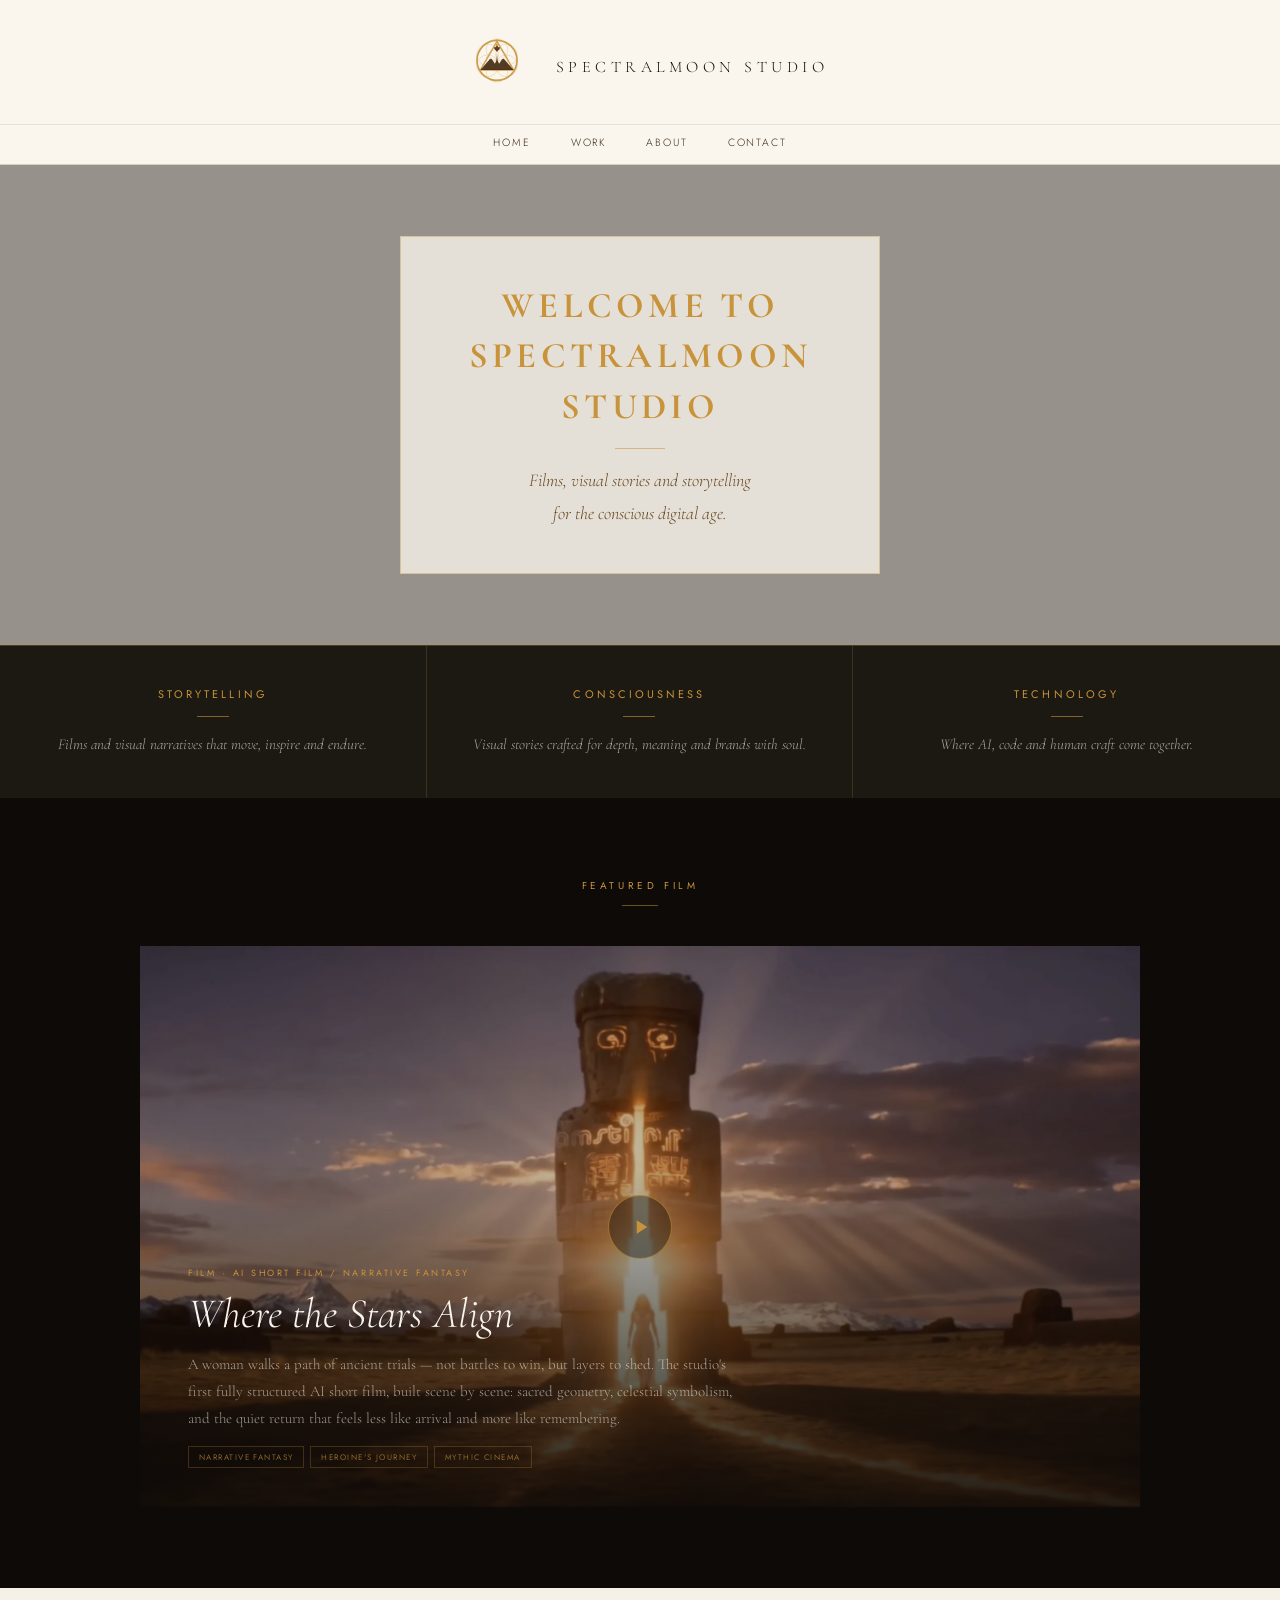
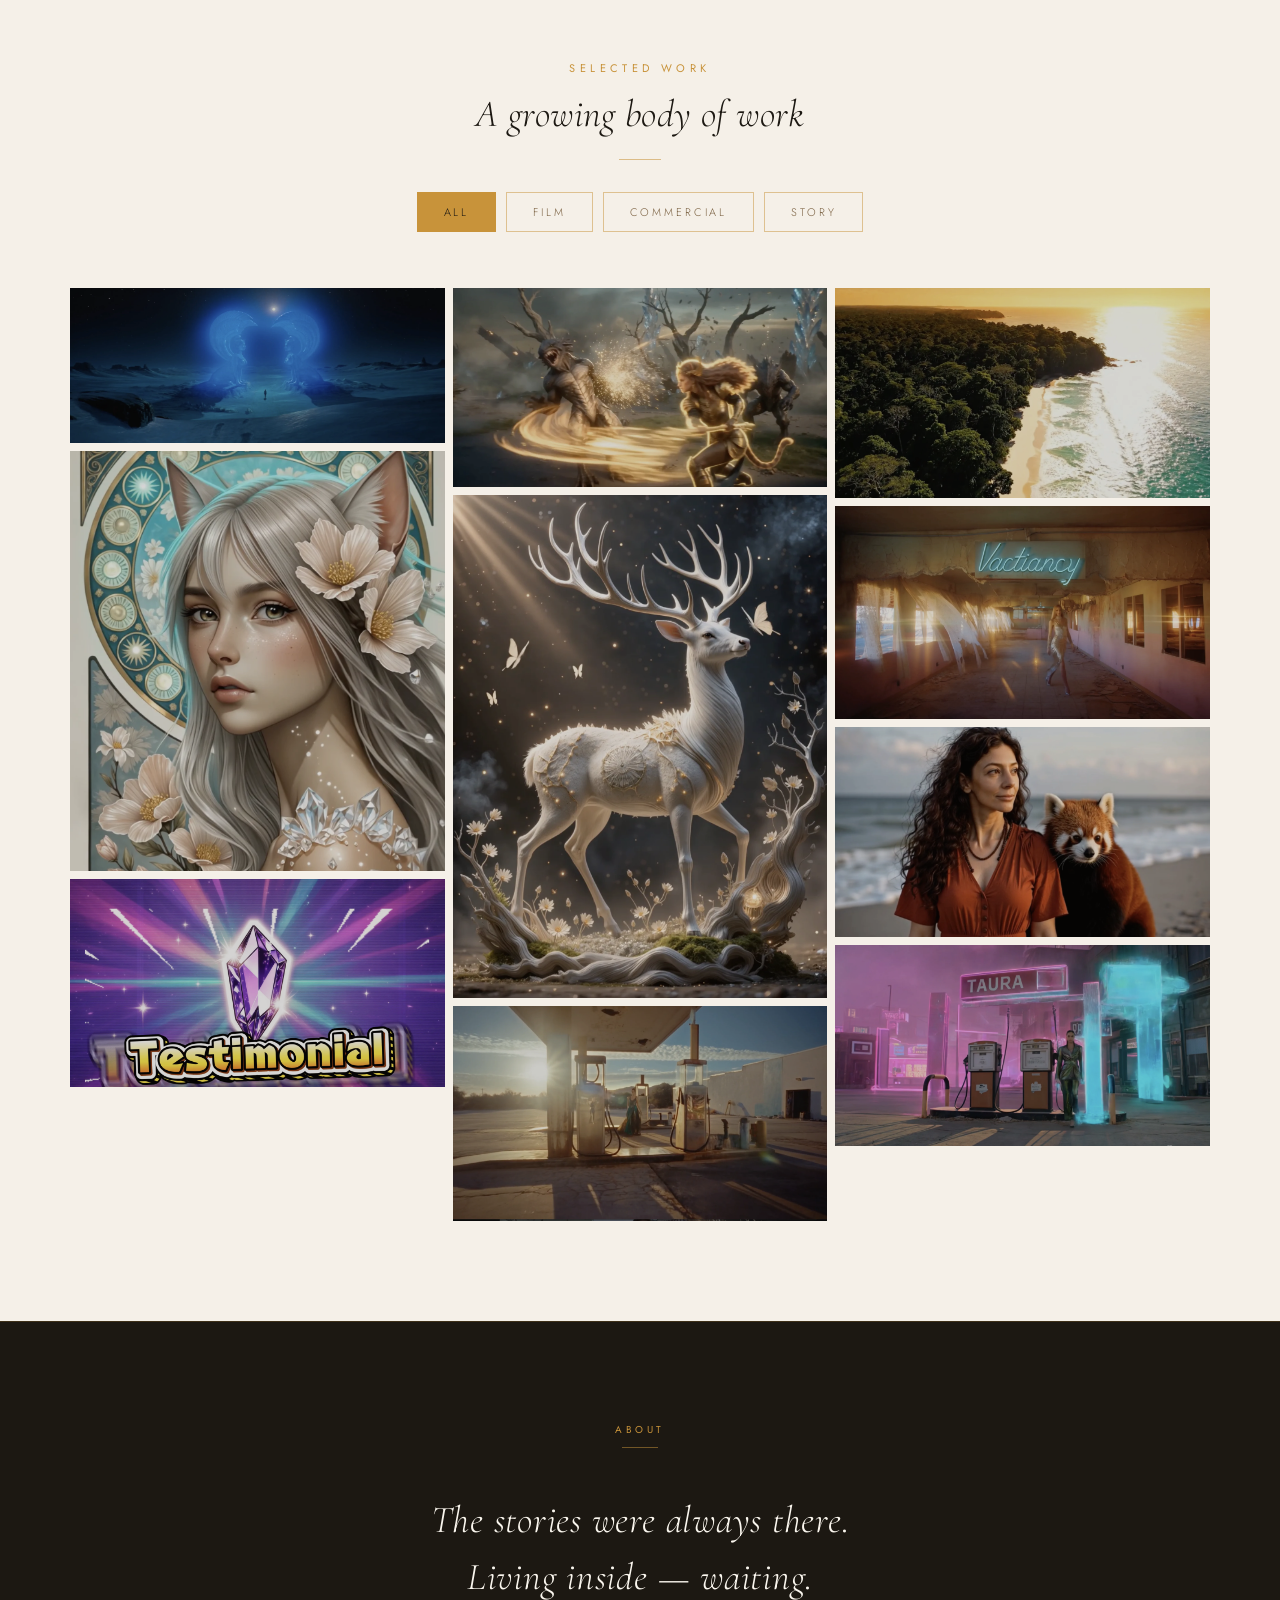
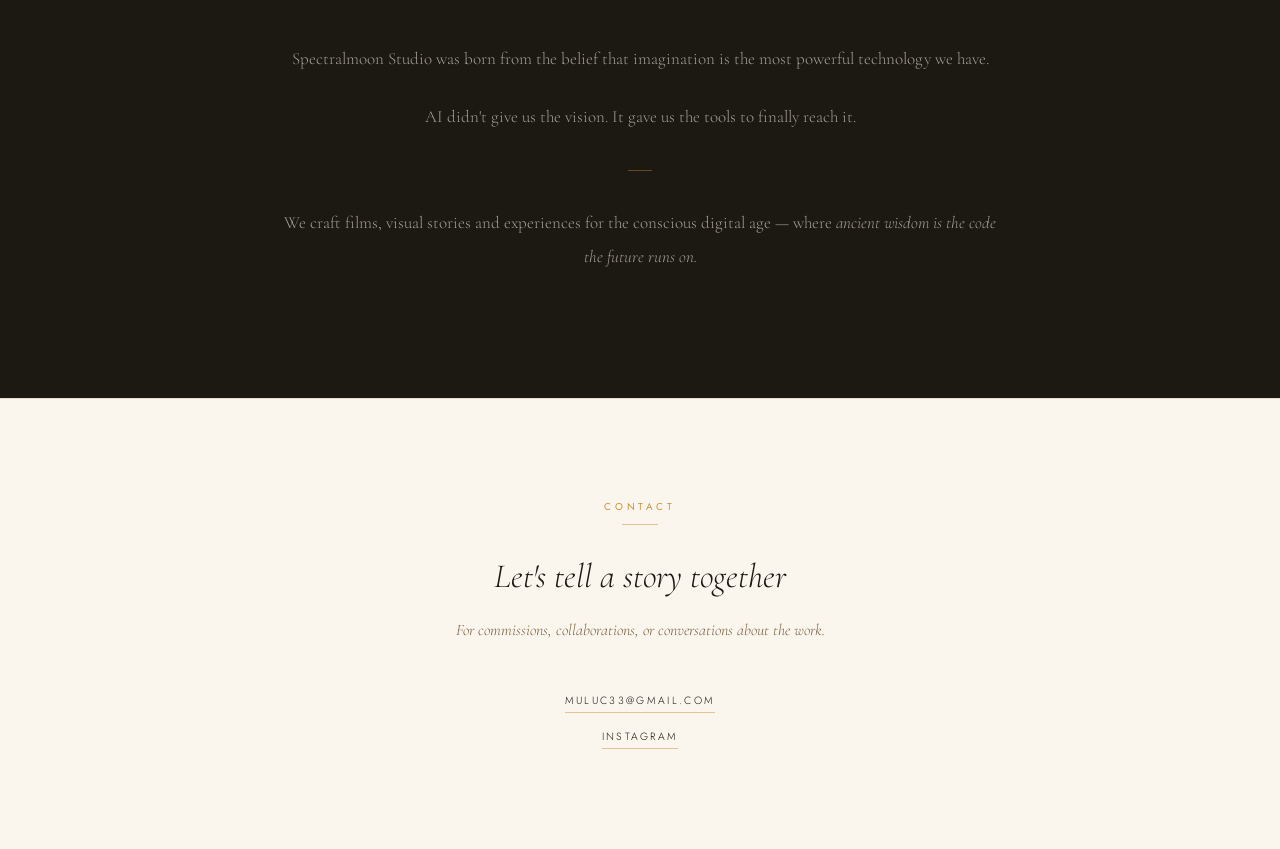
==== index.html @ 3cf81479 "Contact section: remove location + empty studio Instagram Co-Authored-By: Claude Opus 4.6 (1M contex" ====
<!doctype html>
<html>
  <head>
    <meta charset="UTF-8" />
    <meta name="viewport" content="width=device-width, initial-scale=1.0" />
    <title>Spectralmoon Studio</title>
    <meta property="og:title" content="Spectralmoon Studio" />
    <meta
      property="og:description"
      content="Films, visual stories and storytelling for the conscious digital age."
    />
    <meta
      property="og:image"
      content="https://res.cloudinary.com/dbet91fsr/video/upload/fl_sprite/f_auto,q_auto/v1776135417/hero_loop.mp4_yupt9g.jpg"
    />
    <meta property="og:url" content="https://spectralmoonstudio.com" />
    <meta property="og:type" content="website" />
    <meta name="twitter:card" content="summary_large_image" />
    <meta
      name="twitter:image"
      content="https://res.cloudinary.com/dbet91fsr/video/upload/fl_sprite/f_auto,q_auto/v1776135417/hero_loop.mp4_yupt9g.jpg"
    />
    <link
      href="https://fonts.googleapis.com/css2?family=Cormorant+Garamond:ital,wght@0,300;0,400;0,600;0,700;1,300;1,400&family=Jost:wght@300;400&display=swap"
      rel="stylesheet"
    />
    <link rel="stylesheet" href="style.css" />
  </head>
  <body>
    <div class="nav-top">
      <svg width="90" height="90" viewBox="0 0 680 660">
        <g transform="translate(340, 280)">
          <g fill="none" stroke="#C8933A" stroke-width="5" opacity="0.35">
            <circle cx="0" cy="0" r="82" />
            <circle cx="0" cy="-82" r="82" />
            <circle cx="71" cy="-41" r="82" />
            <circle cx="71" cy="41" r="82" />
            <circle cx="0" cy="82" r="82" />
            <circle cx="-71" cy="41" r="82" />
            <circle cx="-71" cy="-41" r="82" />
          </g>
          <circle
            cx="0"
            cy="0"
            r="151"
            fill="none"
            stroke="#C8933A"
            stroke-width="13"
            stroke-dasharray="8,2,16,1,10,3,22,1,7,2,14,2"
            stroke-linecap="round"
            opacity="0.90"
          />
          <path
            d="M 0,-144 L 125,72 L -125,72 Z"
            fill="none"
            stroke="#C8933A"
            stroke-width="11"
            stroke-linecap="round"
            stroke-linejoin="round"
            opacity="0.85"
          />
          <path
            d="M -125,72 L -60,-2 Q -48,-22 -36,-4 L -16,26 Q -10,12 -5,2 C -3,-8 -2,-22 -1,-36 C 0,-54 0,-64 0,-64 C 0,-64 0,-54 1,-36 C 2,-22 3,-8 5,2 Q 10,12 16,26 L 36,-4 Q 48,-22 60,-2 L 125,72 Z"
            fill="#3D2208"
            opacity="0.88"
          />
          <path
            d="M 0,-64 C -7,-72 -16,-82 -12,-97 C -9,-106 -4,-110 0,-112 C 4,-110 9,-106 12,-97 C 16,-82 7,-72 0,-64 Z"
            fill="#5A3415"
            opacity="0.95"
          />
          <path
            d="M -3,-74 C -10,-78 -20,-80 -22,-91 C -23,-99 -17,-103 -11,-100 C -7,-92 -5,-82 -3,-74 Z"
            fill="#4A2A0A"
            opacity="0.85"
          />
          <path
            d="M 3,-74 C 10,-78 20,-80 22,-91 C 23,-99 17,-103 11,-100 C 7,-92 5,-82 3,-74 Z"
            fill="#4A2A0A"
            opacity="0.85"
          />
          <circle cx="0" cy="-116" r="10" fill="#C8933A" opacity="0.85" />
        </g>
      </svg>
      <span class="nav-brand">SPECTRALMOON STUDIO</span>
    </div>

    <div class="nav-bottom">
      <a class="nav-link" href="#hero">Home</a>
      <a class="nav-link" href="#work">Work</a>
      <a class="nav-link" href="#about">About</a>
      <a class="nav-link" href="#contact">Contact</a>
    </div>

    <div class="hero" id="hero">
      <div class="hero-bg">
        <video
          autoplay
          muted
          loop
          playsinline
          preload="metadata"
          id="heroVideo"
        >
          <source
            src="https://res.cloudinary.com/dbet91fsr/video/upload/f_auto,q_auto:low,w_1600,br_800k/v1776135417/hero_loop.mp4_yupt9g.mp4"
            type="video/mp4"
          />
        </video>
      </div>
      <div class="hero-card">
        <div class="hero-title">Welcome to<br />Spectralmoon Studio</div>
        <div class="hero-rule"></div>
        <div class="hero-sub">
          Films, visual stories and storytelling<br />for the conscious digital
          age.
        </div>
      </div>
    </div>

    <div class="pillars">
      <div class="pillar">
        <div class="pillar-title">Storytelling</div>
        <div class="pillar-rule"></div>
        <div class="pillar-text">
          Films and visual narratives that move, inspire and endure.
        </div>
      </div>
      <div class="pillar">
        <div class="pillar-title">Consciousness</div>
        <div class="pillar-rule"></div>
        <div class="pillar-text">
          Visual stories crafted for depth, meaning and brands with soul.
        </div>
      </div>
      <div class="pillar">
        <div class="pillar-title">Technology</div>
        <div class="pillar-rule"></div>
        <div class="pillar-text">
          Where AI, code and human craft come together.
        </div>
      </div>
    </div>

    <!-- FEATURED FILM -->
    <div class="featured-section">
      <div class="featured-eyebrow">Featured Film</div>
      <div class="featured-rule"></div>
      <div class="featured-film-wrap" id="featuredFilm">
        <video id="featuredVideo" loop muted playsinline preload="none" poster="thumbnails/thumb_when_the_stars_align.webp">
          <source src="https://res.cloudinary.com/dbet91fsr/video/upload/f_auto,q_auto:good/v1776299173/Where_the_Stars_Remember_web_zbm207.mp4" type="video/mp4" />
        </video>
        <div class="featured-film-overlay">
          <div class="featured-play-btn" id="featuredPlayBtn">
            <svg width="18" height="18" viewBox="0 0 24 24" fill="#C8933A">
              <polygon points="5,3 19,12 5,21" />
            </svg>
          </div>
          <div class="featured-label">
            Film · AI Short Film / Narrative Fantasy
          </div>
          <div class="featured-film-title">Where the Stars Align</div>
          <div class="featured-film-desc">
            A woman walks a path of ancient trials — not battles to win, but
            layers to shed. The studio's first fully structured AI short film,
            built scene by scene: sacred geometry, celestial symbolism, and the
            quiet return that feels less like arrival and more like remembering.
          </div>
          <div class="featured-film-tags">
            <span class="featured-film-tag">Narrative Fantasy</span>
            <span class="featured-film-tag">Heroine's Journey</span>
            <span class="featured-film-tag">Mythic Cinema</span>
          </div>
        </div>
      </div>
    </div>

    <div class="gallery-section" id="work">
      <div class="gallery-header">
        <div class="gallery-eyebrow">Selected Work</div>
        <div class="gallery-headline">A growing body of work</div>
        <div class="gallery-rule"></div>
        <div class="gallery-filters">
          <button class="filter-btn active" data-filter="all">All</button>
          <button class="filter-btn" data-filter="film">Film</button>
          <button class="filter-btn" data-filter="commercial">
            Commercial
          </button>
          <button class="filter-btn" data-filter="story">Story</button>
        </div>
      </div>

      <div class="masonry-grid">
        <div
          class="masonry-item"
          data-cat="film"
          data-title="Feline Oracles"
          data-category="Film · AI Cinematic / World-Building"
          data-tags="Fantasy World-Building,Sacred Architecture,Scale Study"
          data-desc="Born from a childhood obsession with the ancient oracle statues in The NeverEnding Story. A technical study in scale through prompting — wide-angle optics, compositional framing, and deliberate size contrast. Two monumental feline statues in blue light. A tiny woman standing between worlds."
          data-file="https://res.cloudinary.com/dbet91fsr/video/upload/f_auto,q_auto:good,w_1280/v1776296099/oracle_ylasna.mp4"
          data-type="video"
        >
          <img class="masonry-thumb" src="thumbnails/thumb_oracles.webp" alt="Feline Oracles">
          <div class="masonry-overlay">
            <div class="masonry-cat">Film</div>
            <div class="masonry-title">Feline Oracles</div>
          </div>
        </div>

        <div
          class="masonry-item"
          data-cat="story"
          data-title="Mucha Inspired — Magical Being Series"
          data-category="Story · AI Visual Art / Art Nouveau"
          data-tags="Art Nouveau,Botanical Mythology,Ukiyo-e Fusion"
          data-desc="At the intersection of Mucha's Art Nouveau golden halos, Japanese ukiyo-e botanical woodblock, and oversized blooming flowers as spiritual presence. She emerged from a late-night creative drift — not designed so much as discovered. Part of an ongoing series of magical, mythological feminine archetypes."
          data-file="https://res.cloudinary.com/dbet91fsr/video/upload/f_auto,q_auto:good,w_1280/v1776297344/Zodiac_hhgo4k.mp4"
          data-type="video"
        >
          <img class="masonry-thumb masonry-thumb--medium" src="thumbnails/thumb_zodiac_mucha_inspired.webp" alt="Mucha Inspired">
          <div class="masonry-overlay">
            <div class="masonry-cat">Story</div>
            <div class="masonry-title">Mucha Inspired</div>
          </div>
        </div>

        <div
          class="masonry-item"
          data-cat="commercial"
          data-title="The Worst Commercial"
          data-category="Commercial · AI Experimental / Comedic"
          data-tags="Experimental,Parody,Retro Camp"
          data-desc="Born from a GenHQ challenge — make an ad so bad it's genius. Washed-out colour grading, awkward pacing, crystal healing claims delivered with complete sincerity. You can only make something this precisely bad if you know exactly what good looks like. Part parody, part love letter to terrible television."
          data-file="https://res.cloudinary.com/dbet91fsr/video/upload/f_auto,q_auto:good,w_1280/v1776297123/the-worst_commercial_sutx72.mov"
          data-type="video"
        >
          <img class="masonry-thumb" src="thumbnails/thumb_the_worst_commercial.webp" alt="The Worst Commercial">
          <div class="masonry-overlay">
            <div class="masonry-cat">Commercial</div>
            <div class="masonry-title">The Worst Commercial</div>
          </div>
        </div>

        <div
          class="masonry-item"
          data-cat="film"
          data-title="Lyran-Draco Confrontation"
          data-category="Film · AI Cinematic / Speculative Fiction"
          data-tags="Cosmic Mythology,Character Continuity,Dream Reconstruction"
          data-desc="Practice in character continuity and speculative world-building. A recurring Lyran warrior woman, standing on the scarred terrain of a world once lush and alive. Dream-reconstructed Lyran civilisation versus Draco forces. Cosmic mythology meets battlefield cinema — not fantasy, but memory-cinema."
          data-file="https://res.cloudinary.com/dbet91fsr/video/upload/f_auto,q_auto:good,w_1280/v1776295726/Lyran_draco_confrontation_war_nldzr8.mp4"
          data-type="video"
        >
          <img class="masonry-thumb" src="thumbnails/thumb_lyra_draco.webp" alt="Lyran-Draco Confrontation">
          <div class="masonry-overlay">
            <div class="masonry-cat">Film</div>
            <div class="masonry-title">Lyran-Draco Confrontation</div>
          </div>
        </div>

        <div
          class="masonry-item"
          data-cat="story"
          data-title="The Stag — Ethereal Beings Series"
          data-category="Story · AI Visual Art / Sacred Mythology"
          data-tags="Sacred Mythology,Art Nouveau,Symbolic Visual Poetry"
          data-desc="A porcelain stag in a bioluminescent forest, antlers branching like living star maps and root systems. Mucha-inspired golden halos, sacred geometry, fireflies and moss. The stag as threshold guardian — moving between the seen and unseen, antlers cycling through growth, fall, and return like the seasons themselves."
          data-file="https://res.cloudinary.com/dbet91fsr/video/upload/f_auto,q_auto:good,w_1280/v1776297347/stag_ethereal_zxjpek.mov"
          data-type="video"
        >
          <img class="masonry-thumb" src="thumbnails/thumb_stag_ethereal.webp" alt="The Stag">
          <div class="masonry-overlay">
            <div class="masonry-cat">Story</div>
            <div class="masonry-title">The Stag — Ethereal Beings Series</div>
          </div>
        </div>

        <div
          class="masonry-item"
          data-cat="film"
          data-title="Grime &amp; Glow"
          data-category="Film · AI Fashion Film / Conceptual"
          data-tags="Fashion Film,Decay Aesthetic,Haute Couture"
          data-desc="Grime and glow. Two words that shouldn't sit together, but do. A forgotten gas station at golden hour — rust, cracked asphalt, peeling paint — framed like haute couture. Where worn things catch the light, beauty finds its way back in."
          data-file="https://res.cloudinary.com/dbet91fsr/video/upload/f_auto,q_auto:good,w_1280/v1776295388/grime_glow_v1_njp63i.mp4"
          data-type="video"
        >
          <img class="masonry-thumb" src="thumbnails/thumb.._grime_glow.webp" alt="Grime &amp; Glow">
          <div class="masonry-overlay">
            <div class="masonry-cat">Film</div>
            <div class="masonry-title">Grime &amp; Glow</div>
          </div>
        </div>

        <div
          class="masonry-item"
          data-cat="commercial"
          data-title="Syntropya"
          data-category="Commercial · AI Concept Film / Wellness"
          data-tags="Wellness Commercial,Concept Film,Visionary Architecture"
          data-desc="A wellness commercial concept for a retreat space in the lush heart of Bahia, Brazil. Syntropy — the opposite of entropy — the force that moves toward life, coherence, and flowering. A place where creativity and healing are not separate, where technology serves stillness, and where the land itself is the medicine."
          data-file="https://res.cloudinary.com/dbet91fsr/video/upload/f_auto,q_auto:good,w_1280/v1776296879/syntropya_oyxnjo.mp4"
          data-type="video"
        >
          <img class="masonry-thumb" src="thumbnails/thumb_syntropia.webp" alt="Syntropya">
          <div class="masonry-overlay">
            <div class="masonry-cat">Commercial</div>
            <div class="masonry-title">Syntropya</div>
          </div>
        </div>

        <div
          class="masonry-item"
          data-cat="film"
          data-title="Grime &amp; Glow: Vactiancy"
          data-category="Film · AI Fashion Film / Conceptual"
          data-tags="Fashion Film,Vacancy,Intimate Decay"
          data-desc="Vactiancy — a word that doesn't exist, for a feeling that does. The strange intimacy of vacancy. An abandoned motel corridor, peeling walls, neon fading into nothing. The quiet emotional space inside empty places, where beauty and presence still show up uninvited."
          data-file="https://res.cloudinary.com/dbet91fsr/video/upload/f_auto,q_auto:good,w_1280/v1776295337/grime_glow_v2_feqfqh.mp4"
          data-type="video"
        >
          <img class="masonry-thumb" src="thumbnails/thumb_grim_glow_2.webp" alt="Grime &amp; Glow: Vactiancy">
          <div class="masonry-overlay">
            <div class="masonry-cat">Film</div>
            <div class="masonry-title">Grime &amp; Glow: Vactiancy</div>
          </div>
        </div>

        <div
          class="masonry-item"
          data-cat="story"
          data-title="Red Panda Daemon"
          data-category="Story · AI Visual Art / Symbolic Portrait"
          data-tags="Symbolic Portrait,Spirit Animal,Literary Inspiration"
          data-desc="Inspired by Philip Pullman's concept of the daemon — the animal soul-companion that walks beside you, reflecting your innermost nature. The red panda as spirit animal: curious, quietly fierce, gentle but untameable. An experiment in translating interior worlds into visual form."
          data-file="https://res.cloudinary.com/dbet91fsr/video/upload/f_auto,q_auto:good,w_1280/v1776295411/animal_spirit_rp6rlo.mp4"
          data-type="video"
        >
          <img class="masonry-thumb" src="thumbnails/thumb_animal_spirit.webp" alt="Red Panda Daemon">
          <div class="masonry-overlay">
            <div class="masonry-cat">Story</div>
            <div class="masonry-title">Red Panda Daemon</div>
          </div>
        </div>

        <div
          class="masonry-item"
          data-cat="film"
          data-title="Grime &amp; Glow: Echovogue"
          data-category="Film · AI Fashion Film / Conceptual"
          data-tags="Fashion Film,Temporal Remix,Neon Future"
          data-desc="Echovogue — style as reverberation. A designer in the future watches the original and makes it theirs. Fashion is cyclical: grime gets stolen, remixed, made neon. A copy-paste across eras where beauty was never about the object — only the eye that finds it, again and again."
          data-file="https://res.cloudinary.com/dbet91fsr/video/upload/f_auto,q_auto:good,w_1280/v1776296712/grime_glow_v3_u122qu.mp4"
          data-type="video"
        >
          <img class="masonry-thumb" src="thumbnails/thumb_grime_glow_futuristic.webp" alt="Grime &amp; Glow: Echovogue">
          <div class="masonry-overlay">
            <div class="masonry-cat">Film</div>
            <div class="masonry-title">Grime &amp; Glow: Echovogue</div>
          </div>
        </div>
      </div>
    </div>

    <div class="lightbox" id="lightbox">
      <div class="lightbox-inner">
        <button class="lightbox-close" id="lightboxClose">✕ Close</button>
        <div class="lightbox-media" id="lightboxMedia"></div>
        <div class="lightbox-info">
          <div class="lightbox-cat" id="lightboxCat"></div>
          <div class="lightbox-title" id="lightboxTitle"></div>
          <div class="lightbox-desc" id="lightboxDesc"></div>
          <div class="lightbox-tags" id="lightboxTags"></div>
        </div>
      </div>
    </div>

    <div class="about-section" id="about">
      <div class="about-inner">
        <div class="about-eyebrow">About</div>
        <div class="about-rule"></div>
        <div class="about-headline">The stories were always there.<br>Living inside — waiting.</div>
        <div class="about-body">Spectralmoon Studio was born from the belief that imagination is the most powerful technology we have.</div>
        <div class="about-body">AI didn't give us the vision. It gave us the tools to finally reach it.</div>
        <div class="about-divider"></div>
        <div class="about-body">We craft films, visual stories and experiences for the conscious digital age — where <em>ancient wisdom is the code the future runs on.</em></div>
      </div>
    </div>

    <div class="contact-section" id="contact">
      <div class="contact-inner">
        <div class="contact-eyebrow">Contact</div>
        <div class="contact-rule"></div>
        <div class="contact-headline">Let's tell a story together</div>
        <div class="contact-sub">For commissions, collaborations, or conversations about the work.</div>
        <div class="contact-links">
          <a class="contact-link" href="mailto:muluc33@gmail.com">muluc33@gmail.com</a>
          <a class="contact-link" href="https://instagram.com/spectralmoon.creates" target="_blank" rel="noopener">Instagram</a>
        </div>
      </div>
    </div>

    <script src="script.js"></script>
  </body>
</html>
---- style.css ----
* { box-sizing: border-box; margin: 0; padding: 0; }
body { background: #FAF6EE; font-family: Georgia, serif; }

.nav-top {
  background: #FAF6EE;
  display: flex; align-items: center; justify-content: center;
  padding: 22px 24px 12px; gap: 14px;
  border-bottom: 0.5px solid #E8E0D0;
}
.nav-brand {
  font-family: 'Cormorant Garamond', Georgia, serif;
  font-size: 16px; letter-spacing: 0.28em; color: #1A1208; font-weight: 300;
}
.nav-bottom {
  background: #FAF6EE;
  display: flex; align-items: center; justify-content: center;
  gap: 40px; padding: 10px 24px 14px;
  border-bottom: 1px solid #D8D0BE;
}
.nav-link {
  font-family: 'Jost', sans-serif;
  font-size: 10.5px; letter-spacing: 0.18em; text-transform: uppercase;
  color: #3A2A18; font-weight: 300; cursor: pointer; text-decoration: none;
}

.hero {
  position: relative; height: 480px; overflow: hidden;
  display: flex; align-items: center; justify-content: center;
}
.hero-bg { position: absolute; inset: 0; overflow: hidden; z-index: 0; }
.hero-bg video {
  position: absolute; top: 50%; left: 50%;
  min-width: 100%; min-height: 100%; width: auto; height: auto;
  transform: translate(-50%, -50%); object-fit: cover;
}
.hero-bg::after {
  content: ''; position: absolute; inset: 0;
  background: rgba(28, 24, 18, 0.45); z-index: 1;
}
.hero-card {
  position: relative; z-index: 2;
  background: rgba(250,246,238,0.78);
  border: 1px solid rgba(200,147,58,0.40);
  padding: 44px 48px; text-align: center;
  min-width: 280px; max-width: 480px; width: 90%;
  backdrop-filter: blur(2px);
}
.hero-title {
  font-family: 'Cormorant Garamond', Georgia, serif;
  font-size: 36px; letter-spacing: 0.12em; text-transform: uppercase;
  color: #C8933A; line-height: 1.4; font-weight: 700;
}
.hero-rule { width: 50px; height: 0.5px; background: #C8933A; margin: 16px auto; opacity: 0.55; }
.hero-sub {
  font-family: 'Cormorant Garamond', Georgia, serif;
  font-size: 18px; font-style: italic; color: #6A4820; line-height: 1.8; font-weight: 300;
}

.pillars {
  background: #1C1812;
  display: grid; grid-template-columns: 1fr 1fr 1fr;
  border-top: 1px solid rgba(200,147,58,0.3);
}
.pillar {
  padding: 40px 24px; text-align: center;
  border-right: 1px solid rgba(200,147,58,0.2);
}
.pillar:last-child { border-right: none; }
.pillar-title {
  font-family: 'Jost', sans-serif; font-size: 11px;
  letter-spacing: 0.28em; text-transform: uppercase;
  color: #C8933A; margin-bottom: 14px; font-weight: 400;
}
.pillar-rule { width: 32px; height: 1px; background: #C8933A; margin: 0 auto 14px; opacity: 0.6; }
.pillar-text {
  font-family: 'Cormorant Garamond', Georgia, serif;
  font-size: 15px; font-style: italic;
  color: rgba(250,246,238,0.65); line-height: 1.8; font-weight: 300;
}

/* FEATURED FILM */
.featured-section {
  background: #0D0A08;
  padding: 80px 48px;
  display: flex;
  flex-direction: column;
  align-items: center;
}
.featured-eyebrow {
  font-family: 'Jost', sans-serif;
  font-size: 10px;
  letter-spacing: 0.36em;
  text-transform: uppercase;
  color: #C8933A;
  margin-bottom: 12px;
  font-weight: 400;
  text-align: center;
}
.featured-rule {
  width: 36px; height: 0.5px;
  background: #C8933A;
  margin: 0 auto 40px;
  opacity: 0.5;
}
.featured-film-wrap {
  position: relative;
  width: 100%;
  max-width: 1000px;
  aspect-ratio: 16/9;
  background: #0D0A08;
  overflow: hidden;
  cursor: pointer;
}
.featured-film-wrap video {
  width: 100%; height: 100%;
  object-fit: cover;
  opacity: 0.75;
  transition: opacity 0.4s ease;
}
.featured-film-wrap:hover video { opacity: 1; }
.featured-film-overlay {
  position: absolute;
  inset: 0;
  background: linear-gradient(to top, rgba(13,10,8,0.88) 0%, transparent 60%);
  display: flex;
  flex-direction: column;
  justify-content: flex-end;
  padding: 40px 48px;
}
.featured-play-btn {
  position: absolute;
  top: 50%; left: 50%;
  transform: translate(-50%, -50%);
  width: 64px; height: 64px;
  border: 1px solid rgba(200,147,58,0.6);
  border-radius: 50%;
  display: flex;
  align-items: center;
  justify-content: center;
  transition: all 0.3s ease;
  background: rgba(13,10,8,0.4);
}
.featured-film-wrap:hover .featured-play-btn {
  border-color: #C8933A;
  background: rgba(200,147,58,0.15);
}
.featured-play-btn svg { margin-left: 4px; }
.featured-label {
  font-family: 'Jost', sans-serif;
  font-size: 9px;
  letter-spacing: 0.28em;
  text-transform: uppercase;
  color: #C8933A;
  margin-bottom: 10px;
}
.featured-film-title {
  font-family: 'Cormorant Garamond', Georgia, serif;
  font-size: 42px;
  color: #FAF6EE;
  font-style: italic;
  font-weight: 300;
  line-height: 1.2;
  margin-bottom: 12px;
}
.featured-film-desc {
  font-family: 'Cormorant Garamond', Georgia, serif;
  font-size: 15px;
  color: rgba(250,246,238,0.6);
  line-height: 1.8;
  font-weight: 300;
  max-width: 560px;
}
.featured-film-tags {
  margin-top: 14px;
  display: flex;
  gap: 6px;
  flex-wrap: wrap;
}
.featured-film-tag {
  font-family: 'Jost', sans-serif;
  font-size: 8px;
  letter-spacing: 0.18em;
  text-transform: uppercase;
  color: rgba(200,147,58,0.65);
  border: 0.5px solid rgba(200,147,58,0.25);
  padding: 4px 10px;
}
@media (max-width: 768px) {
  .featured-section { padding: 48px 20px; }
  .featured-film-title { font-size: 28px; }
  .featured-film-overlay { padding: 24px 20px; }
  .featured-film-desc { font-size: 13px; }
}


/* GALLERY */
.gallery-section { background: #F5F0E8; padding: 72px 24px 100px; }
.gallery-header {
  text-align: center;
  margin-bottom: 56px;
}
.gallery-eyebrow {
  font-family: 'Jost', sans-serif;
  font-size: 11px;
  letter-spacing: 0.4em;
  text-transform: uppercase;
  color: #C8933A;
  margin-bottom: 14px;
  font-weight: 400;
}
.gallery-headline {
  font-family: 'Cormorant Garamond', Georgia, serif;
  font-size: 38px;
  font-style: italic;
  font-weight: 300;
  color: #1C1812;
  line-height: 1.3;
  margin-bottom: 20px;
  letter-spacing: 0.01em;
}
.gallery-rule {
  width: 42px;
  height: 0.5px;
  background: #C8933A;
  margin: 0 auto 32px;
  opacity: 0.55;
}
.gallery-filters {
  display: flex;
  justify-content: center;
  gap: 10px;
  flex-wrap: wrap;
}
.filter-btn {
  font-family: 'Jost', sans-serif;
  font-size: 11px;
  letter-spacing: 0.26em;
  text-transform: uppercase;
  color: #7A6040;
  background: transparent;
  border: 0.5px solid rgba(200,147,58,0.5);
  padding: 11px 26px;
  cursor: pointer;
  transition: all 0.25s ease;
  font-weight: 300;
}
.filter-btn:hover, .filter-btn.active {
  background: #C8933A;
  color: #1C1812;
  border-color: #C8933A;
}

/* Masonry — 3 col desktop */
.masonry-grid { column-count: 3; column-gap: 8px; max-width: 1140px; margin: 36px auto 0; }
.masonry-item {
  break-inside: avoid; margin-bottom: 8px;
  position: relative; overflow: hidden; cursor: pointer;
  background: #1C1812; display: block;
}
.masonry-item.hidden { display: none; }
.masonry-grid.filtered-view {
  column-count: unset;
  display: grid;
  grid-template-columns: repeat(3, 1fr);
  gap: 8px;
  max-width: 1140px;
  margin: 36px auto 0;
}
.masonry-grid.filtered-view .masonry-item {
  margin-bottom: 0;
  aspect-ratio: 16 / 9;
  overflow: hidden;
}
.masonry-grid.filtered-view .masonry-thumb {
  width: 100%;
  height: 100%;
  object-fit: cover;
  object-position: 50% 30%;
}
.masonry-grid.filtered-view .masonry-placeholder {
  width: 100%;
  height: 100%;
}
@media (max-width: 768px) {
  .masonry-grid.filtered-view {
    grid-template-columns: repeat(2, 1fr);
    gap: 6px;
  }
}
@media (max-width: 480px) {
  .masonry-grid.filtered-view {
    grid-template-columns: 1fr;
  }
}
.masonry-placeholder {
  width: 100%;
  background: linear-gradient(160deg, #2C2016 0%, #1C1812 100%);
  display: flex; align-items: center; justify-content: center;
  font-family: 'Cormorant Garamond', Georgia, serif;
  font-size: 18px; font-style: italic;
  color: rgba(200,147,58,0.18);
  transition: transform 0.6s ease; text-align: center; padding: 20px;
}
.masonry-item:hover .masonry-placeholder { transform: scale(1.03); }
.masonry-item img {
  width: 100%; height: auto; display: block;
  transition: transform 0.6s ease, opacity 0.4s ease; opacity: 0.82;
}
.masonry-thumb--medium { max-height: 420px; object-fit: cover; }
.masonry-item:hover img { transform: scale(1.04); opacity: 1; }
.masonry-overlay {
  position: absolute; inset: 0;
  background: linear-gradient(to top, rgba(18,12,6,0.92) 0%, rgba(18,12,6,0.05) 55%, transparent 100%);
  display: flex; flex-direction: column; justify-content: flex-end;
  padding: 16px 18px; opacity: 0; transition: opacity 0.3s ease;
}
.masonry-item:hover .masonry-overlay { opacity: 1; }
.masonry-cat {
  font-family: 'Jost', sans-serif; font-size: 8px;
  letter-spacing: 0.28em; text-transform: uppercase; color: #C8933A; margin-bottom: 4px;
}
.masonry-title {
  font-family: 'Cormorant Garamond', Georgia, serif;
  font-size: 15px; color: #FAF6EE; font-style: italic; font-weight: 300; line-height: 1.3;
}

/* LIGHTBOX */
.lightbox {
  display: none; position: fixed; inset: 0;
  background: rgba(12,9,6,0.97); z-index: 1000;
  align-items: flex-start; justify-content: center;
  padding: 60px 20px 40px; overflow-y: auto;
}
.lightbox.open { display: flex; }
.lightbox-inner {
  position: relative; max-width: 820px; width: 100%;
  background: #1C1812; border: 0.5px solid rgba(200,147,58,0.25); margin: auto;
}
.lightbox-close {
  position: fixed;
  top: 20px;
  right: 24px;
  font-family: 'Jost', sans-serif;
  font-size: 10.5px;
  letter-spacing: 0.24em;
  text-transform: uppercase;
  color: rgba(250,246,238,0.65);
  cursor: pointer;
  background: rgba(18,12,6,0.85);
  border: 0.5px solid rgba(200,147,58,0.25);
  padding: 8px 16px;
  transition: color 0.2s, border-color 0.2s;
  z-index: 1010;
}
.lightbox-close:hover {
  color: #C8933A;
  border-color: #C8933A;
}
.lightbox-media {
  width: 100%;
  background: #0D0A08;
  display: flex;
  align-items: center;
  justify-content: center;
  min-height: 420px;
  max-height: 70vh;
  overflow: hidden;
}
.lightbox-media video {
  width: 100%;
  height: 100%;
  max-width: 100%;
  max-height: 70vh;
  object-fit: contain;
  display: block;
}
.lightbox-media img {
  max-width: 100%;
  max-height: 70vh;
  width: auto;
  height: auto;
  object-fit: contain;
  display: block;
}
.lightbox-coming {
  padding: 50px 32px;
  font-family: 'Cormorant Garamond', Georgia, serif;
  font-style: italic;
  color: rgba(250,246,238,0.25);
  font-size: 18px;
  text-align: center;
}
.lightbox-info { padding: 20px 24px 24px; border-top: 0.5px solid rgba(200,147,58,0.15); }
.lightbox-cat {
  font-family: 'Jost', sans-serif; font-size: 9px;
  letter-spacing: 0.3em; text-transform: uppercase; color: #C8933A; margin-bottom: 6px;
}
.lightbox-title {
  font-family: 'Cormorant Garamond', Georgia, serif;
  font-size: 22px; color: #FAF6EE; font-style: italic; font-weight: 300; margin-bottom: 10px;
}
.lightbox-desc {
  font-family: 'Cormorant Garamond', Georgia, serif;
  font-size: 14px; color: rgba(250,246,238,0.55); line-height: 1.85; font-weight: 300;
}
.lightbox-tags { margin-top: 14px; display: flex; flex-wrap: wrap; gap: 5px; }
.lightbox-tag {
  font-family: 'Jost', sans-serif; font-size: 8px;
  letter-spacing: 0.18em; text-transform: uppercase;
  color: rgba(200,147,58,0.65); border: 0.5px solid rgba(200,147,58,0.25); padding: 4px 10px;
}



/* ── CONTACT ── */
.contact-section {
  background: #FAF6EE;
  padding: 100px 40px;
  border-top: 1px solid #E8E0D0;
}
.contact-inner {
  max-width: 560px;
  margin: 0 auto;
  text-align: center;
}
.contact-eyebrow {
  font-family: 'Jost', sans-serif;
  font-size: 10px;
  letter-spacing: 0.36em;
  text-transform: uppercase;
  color: #C8933A;
  margin-bottom: 10px;
  font-weight: 400;
}
.contact-rule {
  width: 36px;
  height: 0.5px;
  background: #C8933A;
  margin: 0 auto 28px;
  opacity: 0.5;
}
.contact-headline {
  font-family: 'Cormorant Garamond', Georgia, serif;
  font-size: 34px;
  font-style: italic;
  font-weight: 300;
  color: #1C1812;
  line-height: 1.4;
  margin-bottom: 16px;
}
.contact-sub {
  font-family: 'Cormorant Garamond', Georgia, serif;
  font-size: 16px;
  color: #7A6040;
  font-style: italic;
  line-height: 1.8;
  margin-bottom: 48px;
  font-weight: 300;
}
.contact-links {
  display: flex;
  flex-direction: column;
  align-items: center;
  gap: 16px;
}
.contact-link {
  font-family: 'Jost', sans-serif;
  font-size: 10.5px;
  letter-spacing: 0.22em;
  text-transform: uppercase;
  color: #1C1812;
  text-decoration: none;
  border-bottom: 0.5px solid rgba(200,147,58,0.5);
  padding-bottom: 4px;
  transition: color 0.2s, border-color 0.2s;
  font-weight: 300;
}
.contact-link:hover {
  color: #C8933A;
  border-color: #C8933A;
}
.contact-footer {
  margin-top: 64px;
  font-family: 'Jost', sans-serif;
  font-size: 9px;
  letter-spacing: 0.22em;
  text-transform: uppercase;
  color: rgba(58,42,24,0.35);
}
/* ── ABOUT ── */
.about-section {
  background: #1C1812;
  padding: 100px 40px;
  border-top: 1px solid rgba(200,147,58,0.2);
}
.about-inner {
  max-width: 720px;
  margin: 0 auto;
  text-align: center;
}
.about-eyebrow {
  font-family: 'Jost', sans-serif;
  font-size: 10px;
  letter-spacing: 0.36em;
  text-transform: uppercase;
  color: #C8933A;
  margin-bottom: 10px;
  font-weight: 400;
}
.about-rule {
  width: 36px;
  height: 0.5px;
  background: #C8933A;
  margin: 0 auto 44px;
  opacity: 0.5;
}
.about-headline {
  font-family: 'Cormorant Garamond', Georgia, serif;
  font-size: 38px;
  font-weight: 300;
  font-style: italic;
  color: #FAF6EE;
  line-height: 1.5;
  margin-bottom: 36px;
  letter-spacing: 0.02em;
}
.about-headline em {
  color: #C8933A;
  font-style: italic;
}
.about-body {
  font-family: 'Cormorant Garamond', Georgia, serif;
  font-size: 17px;
  color: rgba(250,246,238,0.6);
  line-height: 2;
  font-weight: 300;
  margin-bottom: 24px;
}
.about-body + .about-body {
  margin-top: 0;
}
.about-divider {
  width: 24px;
  height: 0.5px;
  background: rgba(200,147,58,0.4);
  margin: 36px auto;
}
.about-sign {
  font-family: 'Cormorant Garamond', Georgia, serif;
  font-size: 15px;
  font-style: italic;
  color: rgba(200,147,58,0.7);
  letter-spacing: 0.08em;
}

/* RESPONSIVE */
@media (max-width: 768px) {
  .nav-brand { font-size: 13px; letter-spacing: 0.18em; }
  .nav-bottom { gap: 24px; }
  .hero { height: 500px; }
  .hero-title { font-size: 26px; }
  .hero-sub { font-size: 15px; }
  .hero-card { padding: 32px 28px; }
  .pillars { grid-template-columns: 1fr; }
  .pillar { border-right: none; border-bottom: 1px solid rgba(200,147,58,0.2); padding: 32px 24px; }
  .pillar:last-child { border-bottom: none; }
  .masonry-grid { column-count: 2; column-gap: 6px; }
  .masonry-overlay { opacity: 1; }
}
@media (max-width: 480px) {
  .nav-top { padding: 14px 16px 10px; gap: 8px; }
  .nav-bottom { gap: 16px; padding: 8px 16px 12px; }
  .nav-link { font-size: 9px; letter-spacing: 0.14em; }
  .nav-brand { font-size: 11px; letter-spacing: 0.16em; }
  .hero { height: 85vh; }
  .hero-title { font-size: 20px; letter-spacing: 0.08em; }
  .hero-sub { font-size: 13px; }
  .hero-card { padding: 22px 18px; min-width: unset; width: 90%; }
  .masonry-grid { column-count: 1; }
  .gallery-section { padding: 48px 14px 64px; }
  .gallery-headline { font-size: 28px; }
  .filter-btn { padding: 9px 18px; font-size: 10px; letter-spacing: 0.2em; }
  .masonry-overlay { opacity: 1; }
  .masonry-title { font-size: 14px; }
  .lightbox { padding: 0; align-items: flex-start; overflow-y: auto; }
  .lightbox-inner { max-width: 100%; min-height: 100vh; border: none; }
  .lightbox-close { top: 14px; right: 14px; padding: 6px 12px; }
  .lightbox-media { min-height: 320px; max-height: 60vh; }
  .lightbox-media video,
  .lightbox-media img { max-height: 60vh; }
  .lightbox-info { padding: 18px 20px 32px; }
  .lightbox-title { font-size: 20px; }
  .lightbox-desc { font-size: 13.5px; }
}
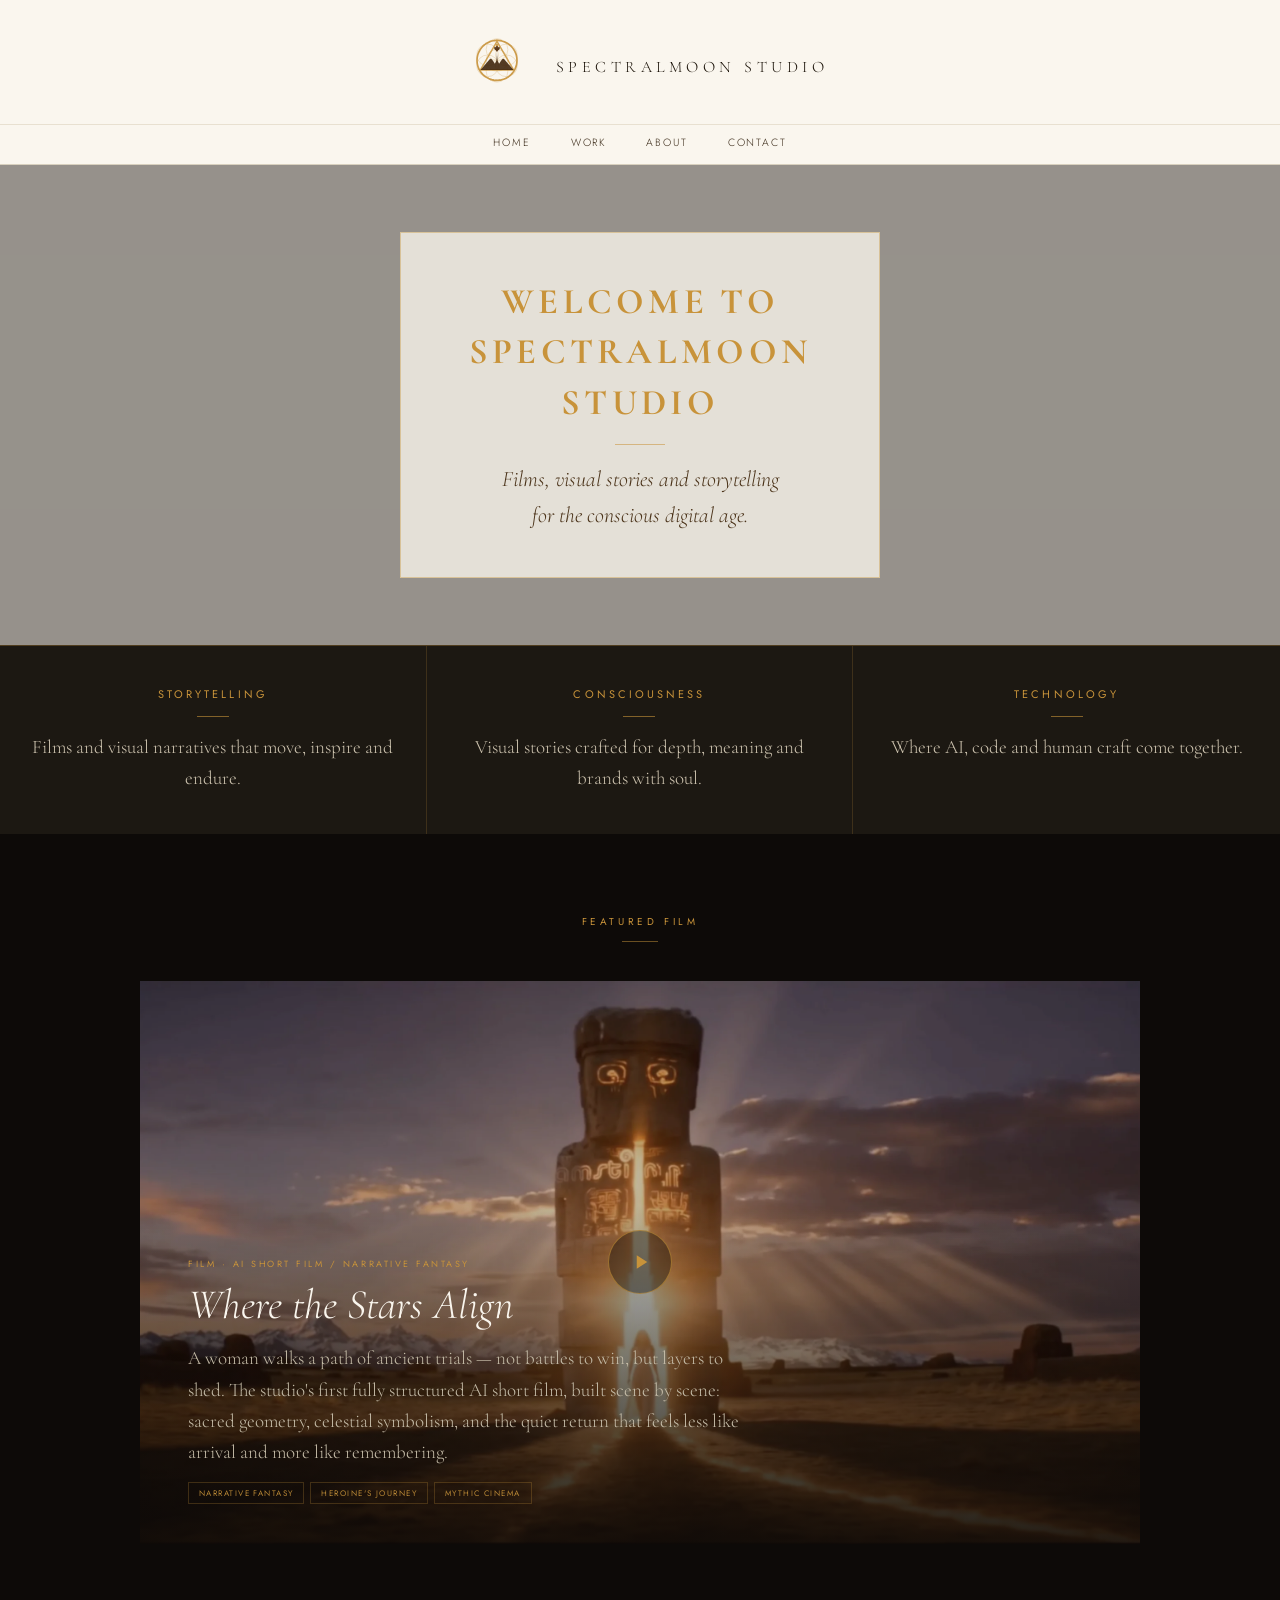
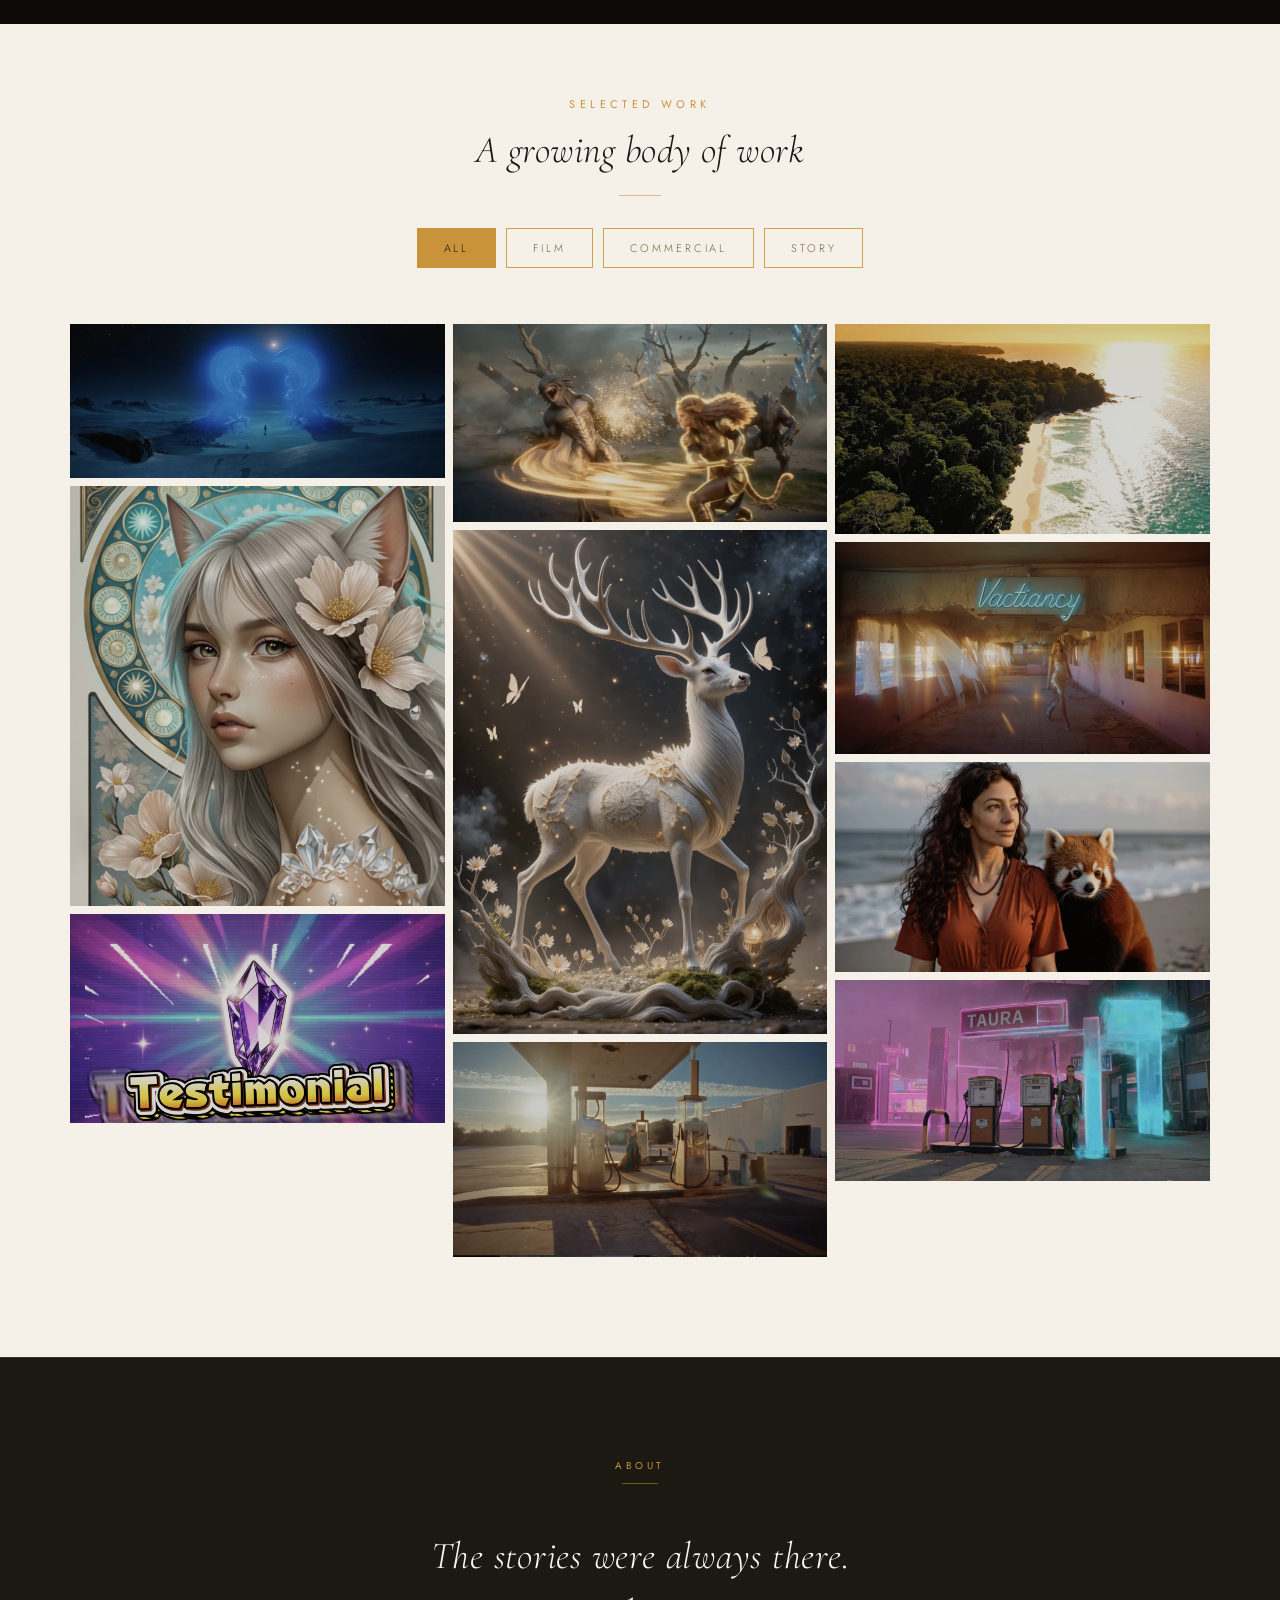
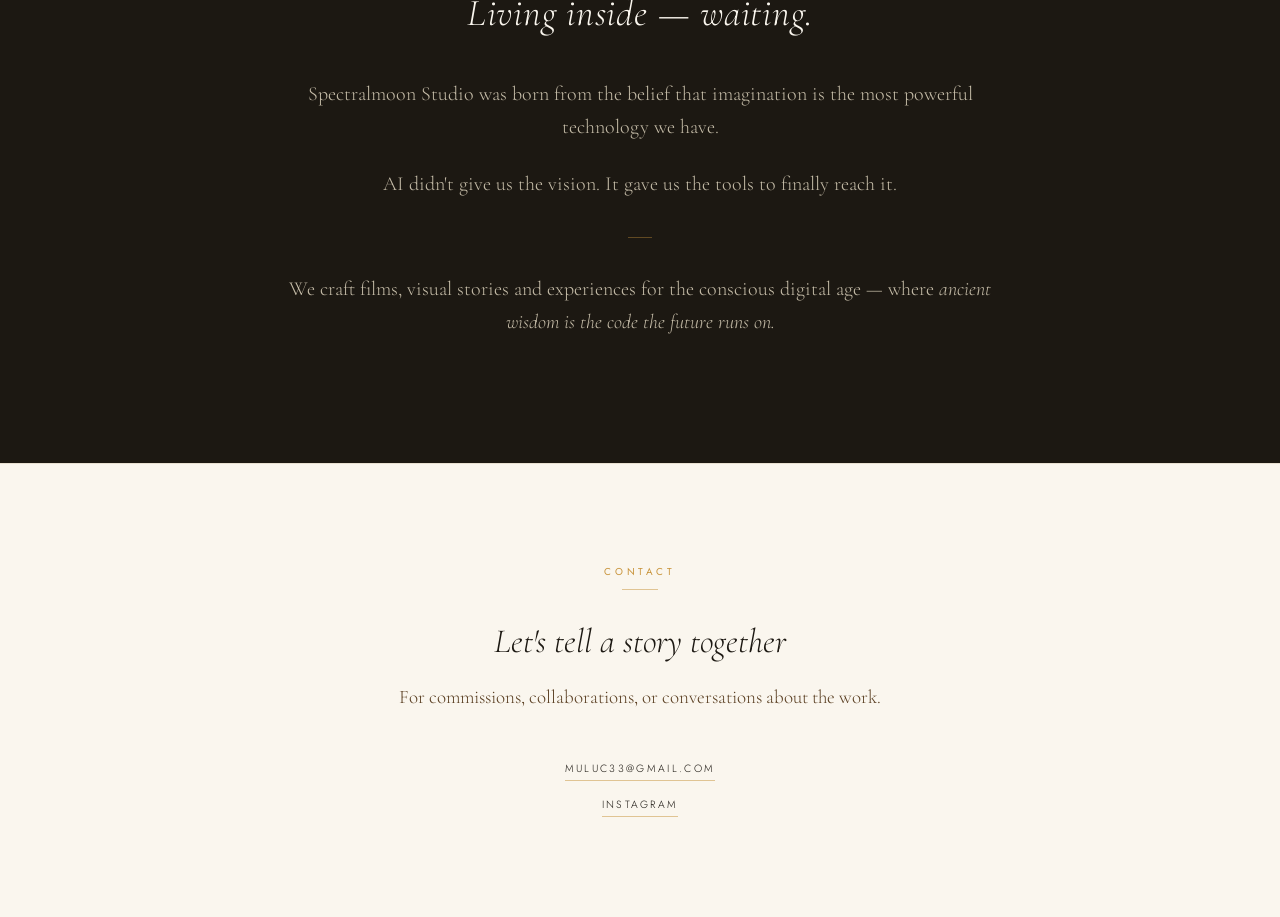
==== commit ef9bcdd7: "Improve accessibility and readability - Raise body-text sizes to 18-22px, unify line-height, replace" ====
--- a/index.html
+++ b/index.html
@@ -1,5 +1,5 @@
 <!doctype html>
-<html>
+<html lang="en">
   <head>
     <meta charset="UTF-8" />
     <meta name="viewport" content="width=device-width, initial-scale=1.0" />
@@ -28,7 +28,7 @@
   </head>
   <body>
     <div class="nav-top">
-      <svg width="90" height="90" viewBox="0 0 680 660">
+      <svg width="90" height="90" viewBox="0 0 680 660" aria-hidden="true">
         <g transform="translate(340, 280)">
           <g fill="none" stroke="#C8933A" stroke-width="5" opacity="0.35">
             <circle cx="0" cy="0" r="82" />
@@ -85,13 +85,14 @@
       <span class="nav-brand">SPECTRALMOON STUDIO</span>
     </div>
 
-    <div class="nav-bottom">
+    <nav class="nav-bottom" aria-label="Main navigation">
       <a class="nav-link" href="#hero">Home</a>
       <a class="nav-link" href="#work">Work</a>
       <a class="nav-link" href="#about">About</a>
       <a class="nav-link" href="#contact">Contact</a>
-    </div>
-
+    </nav>
+
+    <main>
     <div class="hero" id="hero">
       <div class="hero-bg">
         <video
@@ -101,6 +102,7 @@
           playsinline
           preload="metadata"
           id="heroVideo"
+          aria-hidden="true"
         >
           <source
             src="https://res.cloudinary.com/dbet91fsr/video/upload/f_auto,q_auto:low,w_1600,br_800k/v1776135417/hero_loop.mp4_yupt9g.mp4"
@@ -109,7 +111,7 @@
         </video>
       </div>
       <div class="hero-card">
-        <div class="hero-title">Welcome to<br />Spectralmoon Studio</div>
+        <h1 class="hero-title">Welcome to<br />Spectralmoon Studio</h1>
         <div class="hero-rule"></div>
         <div class="hero-sub">
           Films, visual stories and storytelling<br />for the conscious digital
@@ -118,35 +120,35 @@
       </div>
     </div>
 
-    <div class="pillars">
+    <section class="pillars" aria-label="What we do">
       <div class="pillar">
-        <div class="pillar-title">Storytelling</div>
+        <h3 class="pillar-title">Storytelling</h3>
         <div class="pillar-rule"></div>
         <div class="pillar-text">
           Films and visual narratives that move, inspire and endure.
         </div>
       </div>
       <div class="pillar">
-        <div class="pillar-title">Consciousness</div>
+        <h3 class="pillar-title">Consciousness</h3>
         <div class="pillar-rule"></div>
         <div class="pillar-text">
           Visual stories crafted for depth, meaning and brands with soul.
         </div>
       </div>
       <div class="pillar">
-        <div class="pillar-title">Technology</div>
+        <h3 class="pillar-title">Technology</h3>
         <div class="pillar-rule"></div>
         <div class="pillar-text">
           Where AI, code and human craft come together.
         </div>
       </div>
-    </div>
+    </section>
 
     <!-- FEATURED FILM -->
-    <div class="featured-section">
+    <section class="featured-section" aria-label="Featured film">
       <div class="featured-eyebrow">Featured Film</div>
       <div class="featured-rule"></div>
-      <div class="featured-film-wrap" id="featuredFilm">
+      <div class="featured-film-wrap" id="featuredFilm" role="button" tabindex="0" aria-label="Play featured film: Where the Stars Align">
         <video id="featuredVideo" loop muted playsinline preload="none" poster="thumbnails/thumb_when_the_stars_align.webp">
           <source src="https://res.cloudinary.com/dbet91fsr/video/upload/f_auto,q_auto:good/v1776299173/Where_the_Stars_Remember_web_zbm207.mp4" type="video/mp4" />
         </video>
@@ -159,7 +161,7 @@
           <div class="featured-label">
             Film · AI Short Film / Narrative Fantasy
           </div>
-          <div class="featured-film-title">Where the Stars Align</div>
+          <h3 class="featured-film-title">Where the Stars Align</h3>
           <div class="featured-film-desc">
             A woman walks a path of ancient trials — not battles to win, but
             layers to shed. The studio's first fully structured AI short film,
@@ -173,26 +175,28 @@
           </div>
         </div>
       </div>
-    </div>
-
-    <div class="gallery-section" id="work">
+    </section>
+
+    <section class="gallery-section" id="work">
       <div class="gallery-header">
         <div class="gallery-eyebrow">Selected Work</div>
-        <div class="gallery-headline">A growing body of work</div>
+        <h2 class="gallery-headline">A growing body of work</h2>
         <div class="gallery-rule"></div>
         <div class="gallery-filters">
-          <button class="filter-btn active" data-filter="all">All</button>
-          <button class="filter-btn" data-filter="film">Film</button>
-          <button class="filter-btn" data-filter="commercial">
+          <button class="filter-btn active" data-filter="all" aria-pressed="true">All</button>
+          <button class="filter-btn" data-filter="film" aria-pressed="false">Film</button>
+          <button class="filter-btn" data-filter="commercial" aria-pressed="false">
             Commercial
           </button>
-          <button class="filter-btn" data-filter="story">Story</button>
+          <button class="filter-btn" data-filter="story" aria-pressed="false">Story</button>
         </div>
       </div>
 
       <div class="masonry-grid">
         <div
           class="masonry-item"
+          role="button"
+          tabindex="0"
           data-cat="film"
           data-title="Feline Oracles"
           data-category="Film · AI Cinematic / World-Building"
@@ -204,12 +208,14 @@
           <img class="masonry-thumb" src="thumbnails/thumb_oracles.webp" alt="Feline Oracles">
           <div class="masonry-overlay">
             <div class="masonry-cat">Film</div>
-            <div class="masonry-title">Feline Oracles</div>
-          </div>
-        </div>
-
-        <div
-          class="masonry-item"
+            <h3 class="masonry-title">Feline Oracles</h3>
+          </div>
+        </div>
+
+        <div
+          class="masonry-item"
+          role="button"
+          tabindex="0"
           data-cat="story"
           data-title="Mucha Inspired — Magical Being Series"
           data-category="Story · AI Visual Art / Art Nouveau"
@@ -221,12 +227,14 @@
           <img class="masonry-thumb masonry-thumb--medium" src="thumbnails/thumb_zodiac_mucha_inspired.webp" alt="Mucha Inspired">
           <div class="masonry-overlay">
             <div class="masonry-cat">Story</div>
-            <div class="masonry-title">Mucha Inspired</div>
-          </div>
-        </div>
-
-        <div
-          class="masonry-item"
+            <h3 class="masonry-title">Mucha Inspired</h3>
+          </div>
+        </div>
+
+        <div
+          class="masonry-item"
+          role="button"
+          tabindex="0"
           data-cat="commercial"
           data-title="The Worst Commercial"
           data-category="Commercial · AI Experimental / Comedic"
@@ -238,12 +246,14 @@
           <img class="masonry-thumb" src="thumbnails/thumb_the_worst_commercial.webp" alt="The Worst Commercial">
           <div class="masonry-overlay">
             <div class="masonry-cat">Commercial</div>
-            <div class="masonry-title">The Worst Commercial</div>
-          </div>
-        </div>
-
-        <div
-          class="masonry-item"
+            <h3 class="masonry-title">The Worst Commercial</h3>
+          </div>
+        </div>
+
+        <div
+          class="masonry-item"
+          role="button"
+          tabindex="0"
           data-cat="film"
           data-title="Lyran-Draco Confrontation"
           data-category="Film · AI Cinematic / Speculative Fiction"
@@ -255,12 +265,14 @@
           <img class="masonry-thumb" src="thumbnails/thumb_lyra_draco.webp" alt="Lyran-Draco Confrontation">
           <div class="masonry-overlay">
             <div class="masonry-cat">Film</div>
-            <div class="masonry-title">Lyran-Draco Confrontation</div>
-          </div>
-        </div>
-
-        <div
-          class="masonry-item"
+            <h3 class="masonry-title">Lyran-Draco Confrontation</h3>
+          </div>
+        </div>
+
+        <div
+          class="masonry-item"
+          role="button"
+          tabindex="0"
           data-cat="story"
           data-title="The Stag — Ethereal Beings Series"
           data-category="Story · AI Visual Art / Sacred Mythology"
@@ -272,12 +284,14 @@
           <img class="masonry-thumb" src="thumbnails/thumb_stag_ethereal.webp" alt="The Stag">
           <div class="masonry-overlay">
             <div class="masonry-cat">Story</div>
-            <div class="masonry-title">The Stag — Ethereal Beings Series</div>
-          </div>
-        </div>
-
-        <div
-          class="masonry-item"
+            <h3 class="masonry-title">The Stag — Ethereal Beings Series</h3>
+          </div>
+        </div>
+
+        <div
+          class="masonry-item"
+          role="button"
+          tabindex="0"
           data-cat="film"
           data-title="Grime &amp; Glow"
           data-category="Film · AI Fashion Film / Conceptual"
@@ -289,12 +303,14 @@
           <img class="masonry-thumb" src="thumbnails/thumb.._grime_glow.webp" alt="Grime &amp; Glow">
           <div class="masonry-overlay">
             <div class="masonry-cat">Film</div>
-            <div class="masonry-title">Grime &amp; Glow</div>
-          </div>
-        </div>
-
-        <div
-          class="masonry-item"
+            <h3 class="masonry-title">Grime &amp; Glow</h3>
+          </div>
+        </div>
+
+        <div
+          class="masonry-item"
+          role="button"
+          tabindex="0"
           data-cat="commercial"
           data-title="Syntropya"
           data-category="Commercial · AI Concept Film / Wellness"
@@ -306,12 +322,14 @@
           <img class="masonry-thumb" src="thumbnails/thumb_syntropia.webp" alt="Syntropya">
           <div class="masonry-overlay">
             <div class="masonry-cat">Commercial</div>
-            <div class="masonry-title">Syntropya</div>
-          </div>
-        </div>
-
-        <div
-          class="masonry-item"
+            <h3 class="masonry-title">Syntropya</h3>
+          </div>
+        </div>
+
+        <div
+          class="masonry-item"
+          role="button"
+          tabindex="0"
           data-cat="film"
           data-title="Grime &amp; Glow: Vactiancy"
           data-category="Film · AI Fashion Film / Conceptual"
@@ -323,12 +341,14 @@
           <img class="masonry-thumb" src="thumbnails/thumb_grim_glow_2.webp" alt="Grime &amp; Glow: Vactiancy">
           <div class="masonry-overlay">
             <div class="masonry-cat">Film</div>
-            <div class="masonry-title">Grime &amp; Glow: Vactiancy</div>
-          </div>
-        </div>
-
-        <div
-          class="masonry-item"
+            <h3 class="masonry-title">Grime &amp; Glow: Vactiancy</h3>
+          </div>
+        </div>
+
+        <div
+          class="masonry-item"
+          role="button"
+          tabindex="0"
           data-cat="story"
           data-title="Red Panda Daemon"
           data-category="Story · AI Visual Art / Symbolic Portrait"
@@ -340,12 +360,14 @@
           <img class="masonry-thumb" src="thumbnails/thumb_animal_spirit.webp" alt="Red Panda Daemon">
           <div class="masonry-overlay">
             <div class="masonry-cat">Story</div>
-            <div class="masonry-title">Red Panda Daemon</div>
-          </div>
-        </div>
-
-        <div
-          class="masonry-item"
+            <h3 class="masonry-title">Red Panda Daemon</h3>
+          </div>
+        </div>
+
+        <div
+          class="masonry-item"
+          role="button"
+          tabindex="0"
           data-cat="film"
           data-title="Grime &amp; Glow: Echovogue"
           data-category="Film · AI Fashion Film / Conceptual"
@@ -357,13 +379,13 @@
           <img class="masonry-thumb" src="thumbnails/thumb_grime_glow_futuristic.webp" alt="Grime &amp; Glow: Echovogue">
           <div class="masonry-overlay">
             <div class="masonry-cat">Film</div>
-            <div class="masonry-title">Grime &amp; Glow: Echovogue</div>
-          </div>
-        </div>
-      </div>
-    </div>
-
-    <div class="lightbox" id="lightbox">
+            <h3 class="masonry-title">Grime &amp; Glow: Echovogue</h3>
+          </div>
+        </div>
+      </div>
+    </section>
+
+    <div class="lightbox" id="lightbox" role="dialog" aria-modal="true" aria-labelledby="lightboxTitle" aria-hidden="true">
       <div class="lightbox-inner">
         <button class="lightbox-close" id="lightboxClose">✕ Close</button>
         <div class="lightbox-media" id="lightboxMedia"></div>
@@ -376,30 +398,31 @@
       </div>
     </div>
 
-    <div class="about-section" id="about">
+    <section class="about-section" id="about" aria-labelledby="aboutHeadline">
       <div class="about-inner">
         <div class="about-eyebrow">About</div>
         <div class="about-rule"></div>
-        <div class="about-headline">The stories were always there.<br>Living inside — waiting.</div>
+        <h2 class="about-headline" id="aboutHeadline">The stories were always there.<br>Living inside — waiting.</h2>
         <div class="about-body">Spectralmoon Studio was born from the belief that imagination is the most powerful technology we have.</div>
         <div class="about-body">AI didn't give us the vision. It gave us the tools to finally reach it.</div>
         <div class="about-divider"></div>
         <div class="about-body">We craft films, visual stories and experiences for the conscious digital age — where <em>ancient wisdom is the code the future runs on.</em></div>
       </div>
-    </div>
-
-    <div class="contact-section" id="contact">
+    </section>
+    </main>
+
+    <footer class="contact-section" id="contact">
       <div class="contact-inner">
         <div class="contact-eyebrow">Contact</div>
         <div class="contact-rule"></div>
-        <div class="contact-headline">Let's tell a story together</div>
+        <h2 class="contact-headline">Let's tell a story together</h2>
         <div class="contact-sub">For commissions, collaborations, or conversations about the work.</div>
         <div class="contact-links">
           <a class="contact-link" href="mailto:muluc33@gmail.com">muluc33@gmail.com</a>
           <a class="contact-link" href="https://instagram.com/spectralmoon.creates" target="_blank" rel="noopener">Instagram</a>
         </div>
       </div>
-    </div>
+    </footer>
 
     <script src="script.js"></script>
   </body>
--- a/style.css
+++ b/style.css
@@ -1,5 +1,13 @@
 * { box-sizing: border-box; margin: 0; padding: 0; }
 body { background: #FAF6EE; font-family: Georgia, serif; }
+
+/* Accessibility — visible focus indicator for keyboard users (WCAG 2.4.7) */
+*:focus { outline: none; }
+*:focus-visible {
+  outline: 2px solid #C8933A;
+  outline-offset: 3px;
+  border-radius: 2px;
+}
 
 .nav-top {
   background: #FAF6EE;
@@ -53,7 +61,7 @@
 .hero-rule { width: 50px; height: 0.5px; background: #C8933A; margin: 16px auto; opacity: 0.55; }
 .hero-sub {
   font-family: 'Cormorant Garamond', Georgia, serif;
-  font-size: 18px; font-style: italic; color: #6A4820; line-height: 1.8; font-weight: 300;
+  font-size: 22px; font-style: italic; color: #4A3218; line-height: 1.65; font-weight: 300;
 }
 
 .pillars {
@@ -74,8 +82,8 @@
 .pillar-rule { width: 32px; height: 1px; background: #C8933A; margin: 0 auto 14px; opacity: 0.6; }
 .pillar-text {
   font-family: 'Cormorant Garamond', Georgia, serif;
-  font-size: 15px; font-style: italic;
-  color: rgba(250,246,238,0.65); line-height: 1.8; font-weight: 300;
+  font-size: 19px;
+  color: #CDC3AF; line-height: 1.65; font-weight: 300;
 }
 
 /* FEATURED FILM */
@@ -164,9 +172,9 @@
 }
 .featured-film-desc {
   font-family: 'Cormorant Garamond', Georgia, serif;
-  font-size: 15px;
-  color: rgba(250,246,238,0.6);
-  line-height: 1.8;
+  font-size: 19px;
+  color: #C5BCA8;
+  line-height: 1.65;
   font-weight: 300;
   max-width: 560px;
 }
@@ -181,7 +189,7 @@
   font-size: 8px;
   letter-spacing: 0.18em;
   text-transform: uppercase;
-  color: rgba(200,147,58,0.65);
+  color: rgba(200,147,58,0.9);
   border: 0.5px solid rgba(200,147,58,0.25);
   padding: 4px 10px;
 }
@@ -189,7 +197,7 @@
   .featured-section { padding: 48px 20px; }
   .featured-film-title { font-size: 28px; }
   .featured-film-overlay { padding: 24px 20px; }
-  .featured-film-desc { font-size: 13px; }
+  .featured-film-desc { font-size: 17px; }
 }
 
 
@@ -238,7 +246,7 @@
   text-transform: uppercase;
   color: #7A6040;
   background: transparent;
-  border: 0.5px solid rgba(200,147,58,0.5);
+  border: 1px solid rgba(200,147,58,0.85);
   padding: 11px 26px;
   cursor: pointer;
   transition: all 0.25s ease;
@@ -386,7 +394,7 @@
   padding: 50px 32px;
   font-family: 'Cormorant Garamond', Georgia, serif;
   font-style: italic;
-  color: rgba(250,246,238,0.25);
+  color: rgba(250,246,238,0.55);
   font-size: 18px;
   text-align: center;
 }
@@ -401,13 +409,13 @@
 }
 .lightbox-desc {
   font-family: 'Cormorant Garamond', Georgia, serif;
-  font-size: 14px; color: rgba(250,246,238,0.55); line-height: 1.85; font-weight: 300;
+  font-size: 18px; color: #B8AE9A; line-height: 1.65; font-weight: 300;
 }
 .lightbox-tags { margin-top: 14px; display: flex; flex-wrap: wrap; gap: 5px; }
 .lightbox-tag {
   font-family: 'Jost', sans-serif; font-size: 8px;
   letter-spacing: 0.18em; text-transform: uppercase;
-  color: rgba(200,147,58,0.65); border: 0.5px solid rgba(200,147,58,0.25); padding: 4px 10px;
+  color: rgba(200,147,58,0.9); border: 0.5px solid rgba(200,147,58,0.25); padding: 4px 10px;
 }
 
 
@@ -450,10 +458,9 @@
 }
 .contact-sub {
   font-family: 'Cormorant Garamond', Georgia, serif;
-  font-size: 16px;
-  color: #7A6040;
-  font-style: italic;
-  line-height: 1.8;
+  font-size: 19px;
+  color: #5A3F22;
+  line-height: 1.65;
   margin-bottom: 48px;
   font-weight: 300;
 }
@@ -485,7 +492,7 @@
   font-size: 9px;
   letter-spacing: 0.22em;
   text-transform: uppercase;
-  color: rgba(58,42,24,0.35);
+  color: #6A5A40;
 }
 /* ── ABOUT ── */
 .about-section {
@@ -530,9 +537,9 @@
 }
 .about-body {
   font-family: 'Cormorant Garamond', Georgia, serif;
-  font-size: 17px;
-  color: rgba(250,246,238,0.6);
-  line-height: 2;
+  font-size: 20px;
+  color: #C5BCA8;
+  line-height: 1.65;
   font-weight: 300;
   margin-bottom: 24px;
 }
@@ -559,7 +566,7 @@
   .nav-bottom { gap: 24px; }
   .hero { height: 500px; }
   .hero-title { font-size: 26px; }
-  .hero-sub { font-size: 15px; }
+  .hero-sub { font-size: 18px; }
   .hero-card { padding: 32px 28px; }
   .pillars { grid-template-columns: 1fr; }
   .pillar { border-right: none; border-bottom: 1px solid rgba(200,147,58,0.2); padding: 32px 24px; }
@@ -574,7 +581,7 @@
   .nav-brand { font-size: 11px; letter-spacing: 0.16em; }
   .hero { height: 85vh; }
   .hero-title { font-size: 20px; letter-spacing: 0.08em; }
-  .hero-sub { font-size: 13px; }
+  .hero-sub { font-size: 17px; }
   .hero-card { padding: 22px 18px; min-width: unset; width: 90%; }
   .masonry-grid { column-count: 1; }
   .gallery-section { padding: 48px 14px 64px; }
@@ -590,5 +597,17 @@
   .lightbox-media img { max-height: 60vh; }
   .lightbox-info { padding: 18px 20px 32px; }
   .lightbox-title { font-size: 20px; }
-  .lightbox-desc { font-size: 13.5px; }
-}
+  .lightbox-desc { font-size: 16px; }
+}
+
+/* Accessibility — respect user's motion preference (WCAG 2.3.3) */
+@media (prefers-reduced-motion: reduce) {
+  *,
+  *::before,
+  *::after {
+    animation-duration: 0.01ms !important;
+    animation-iteration-count: 1 !important;
+    transition-duration: 0.01ms !important;
+  }
+  .hero-bg video { display: none; }
+}
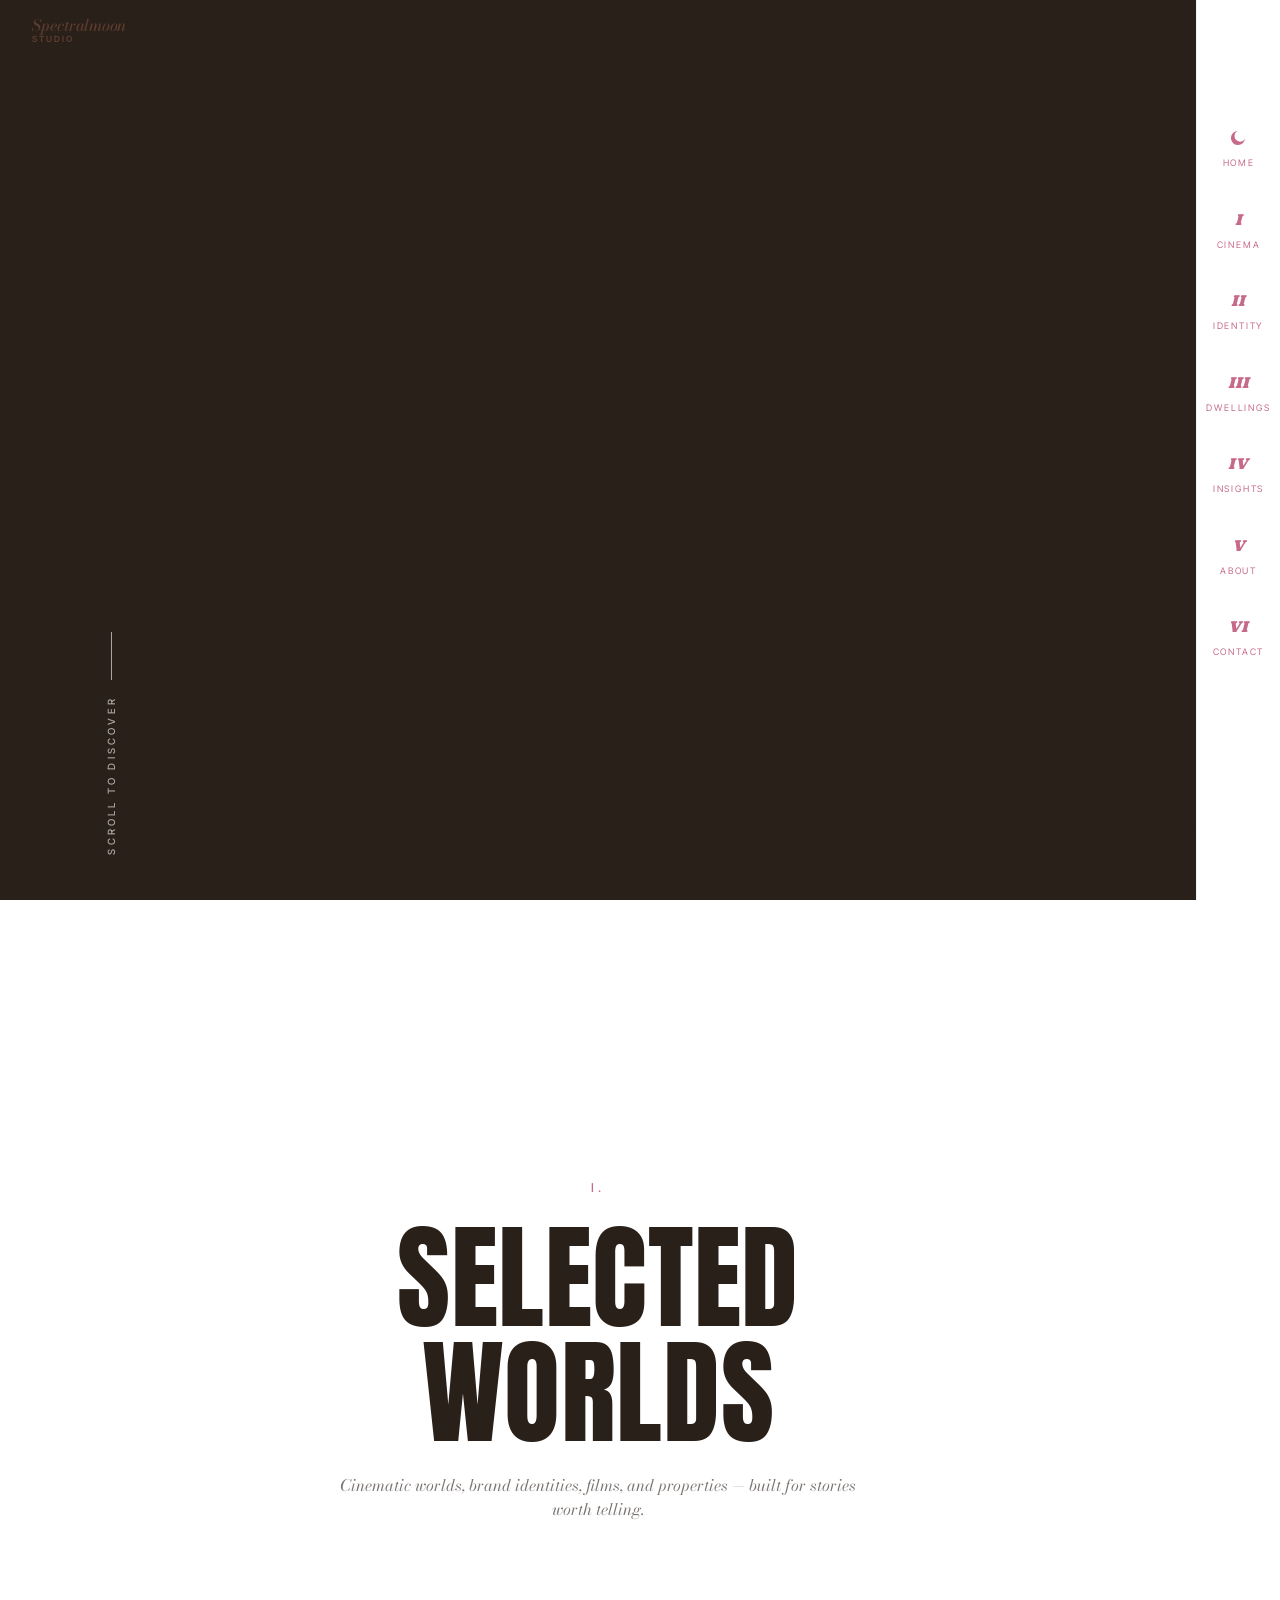
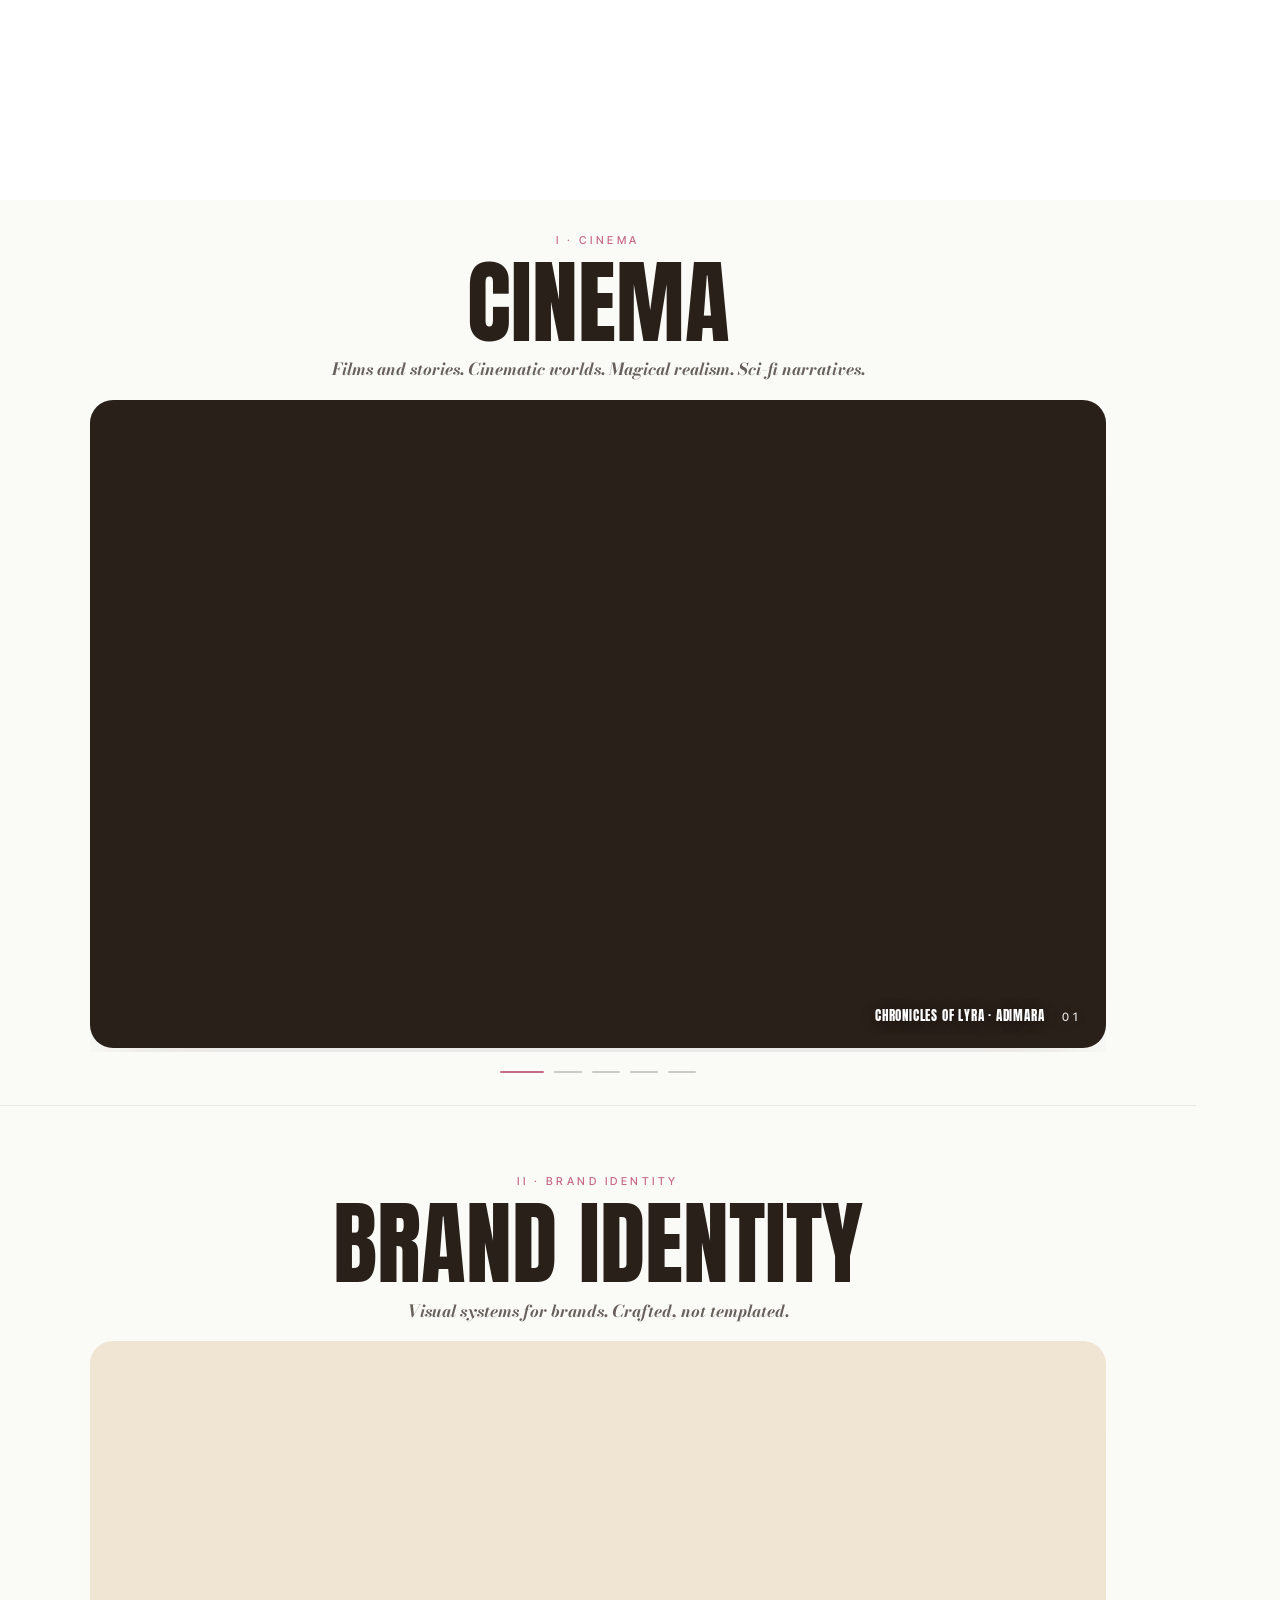
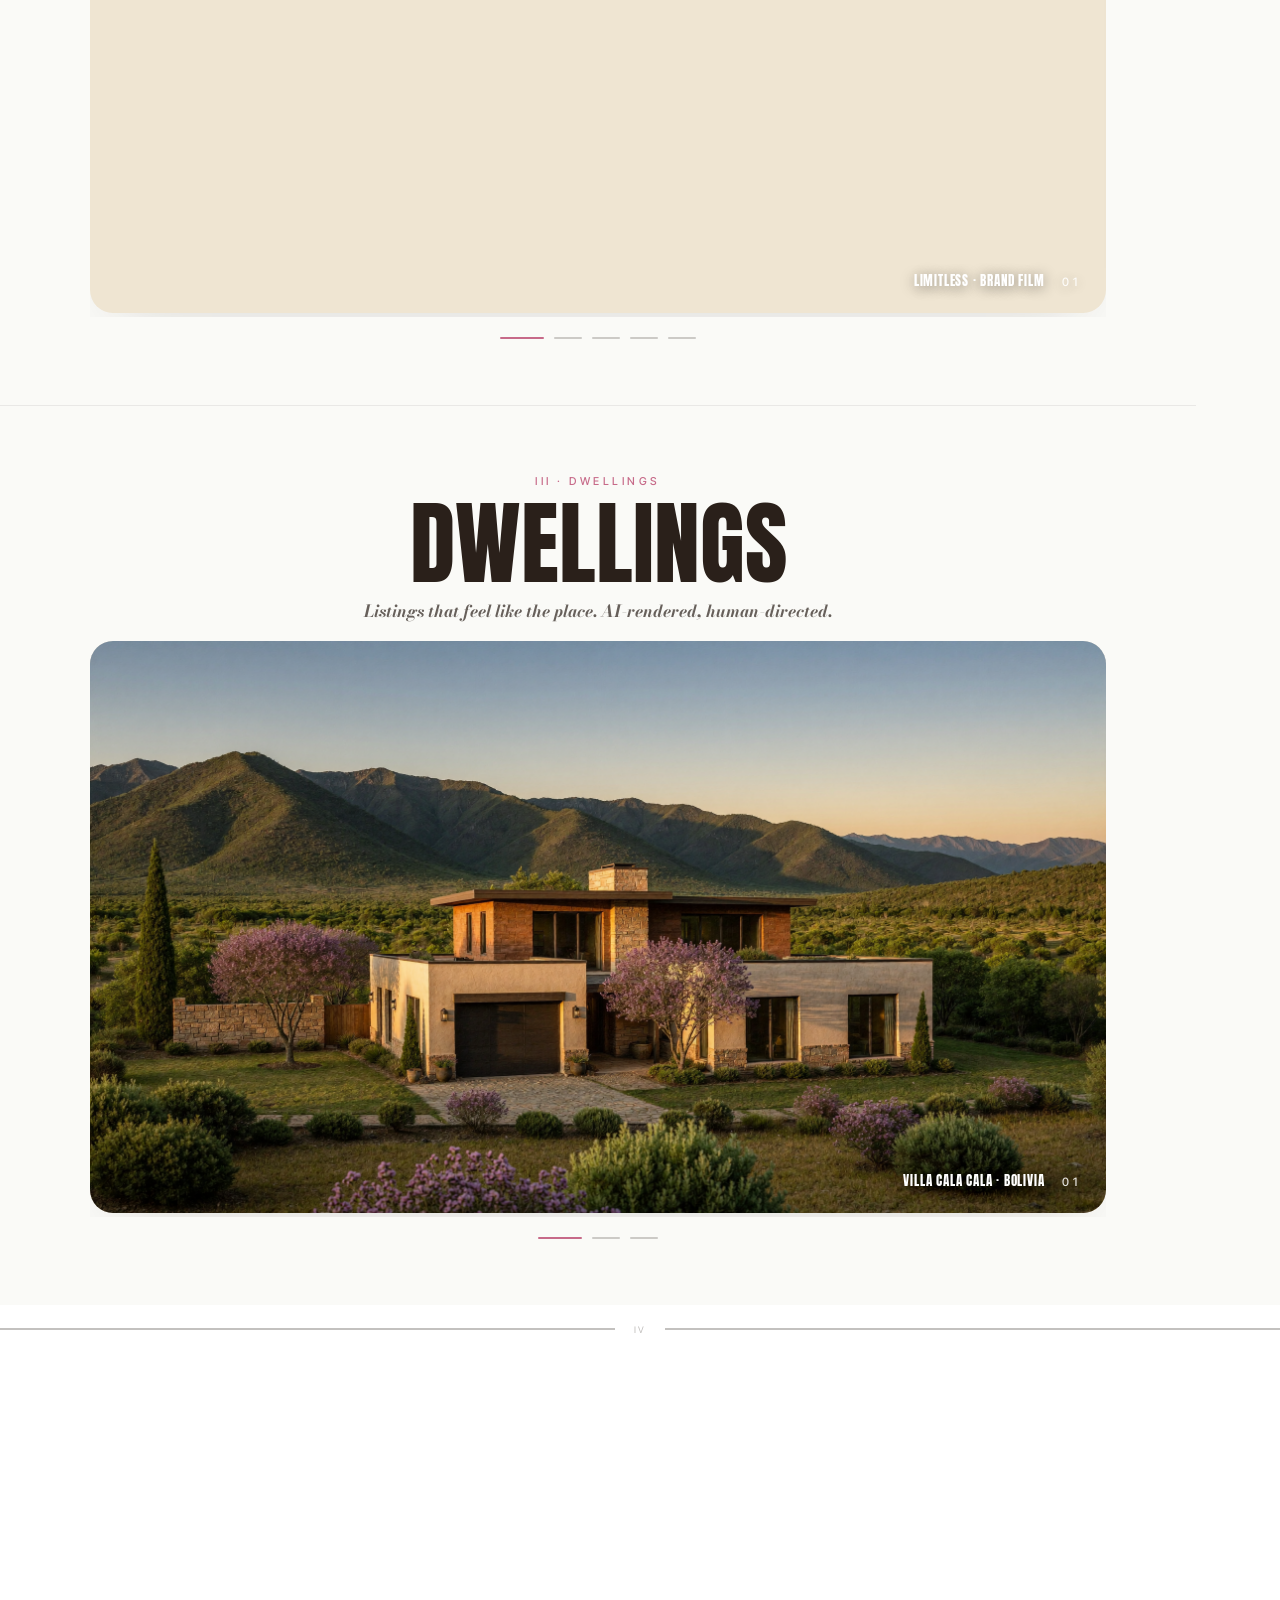
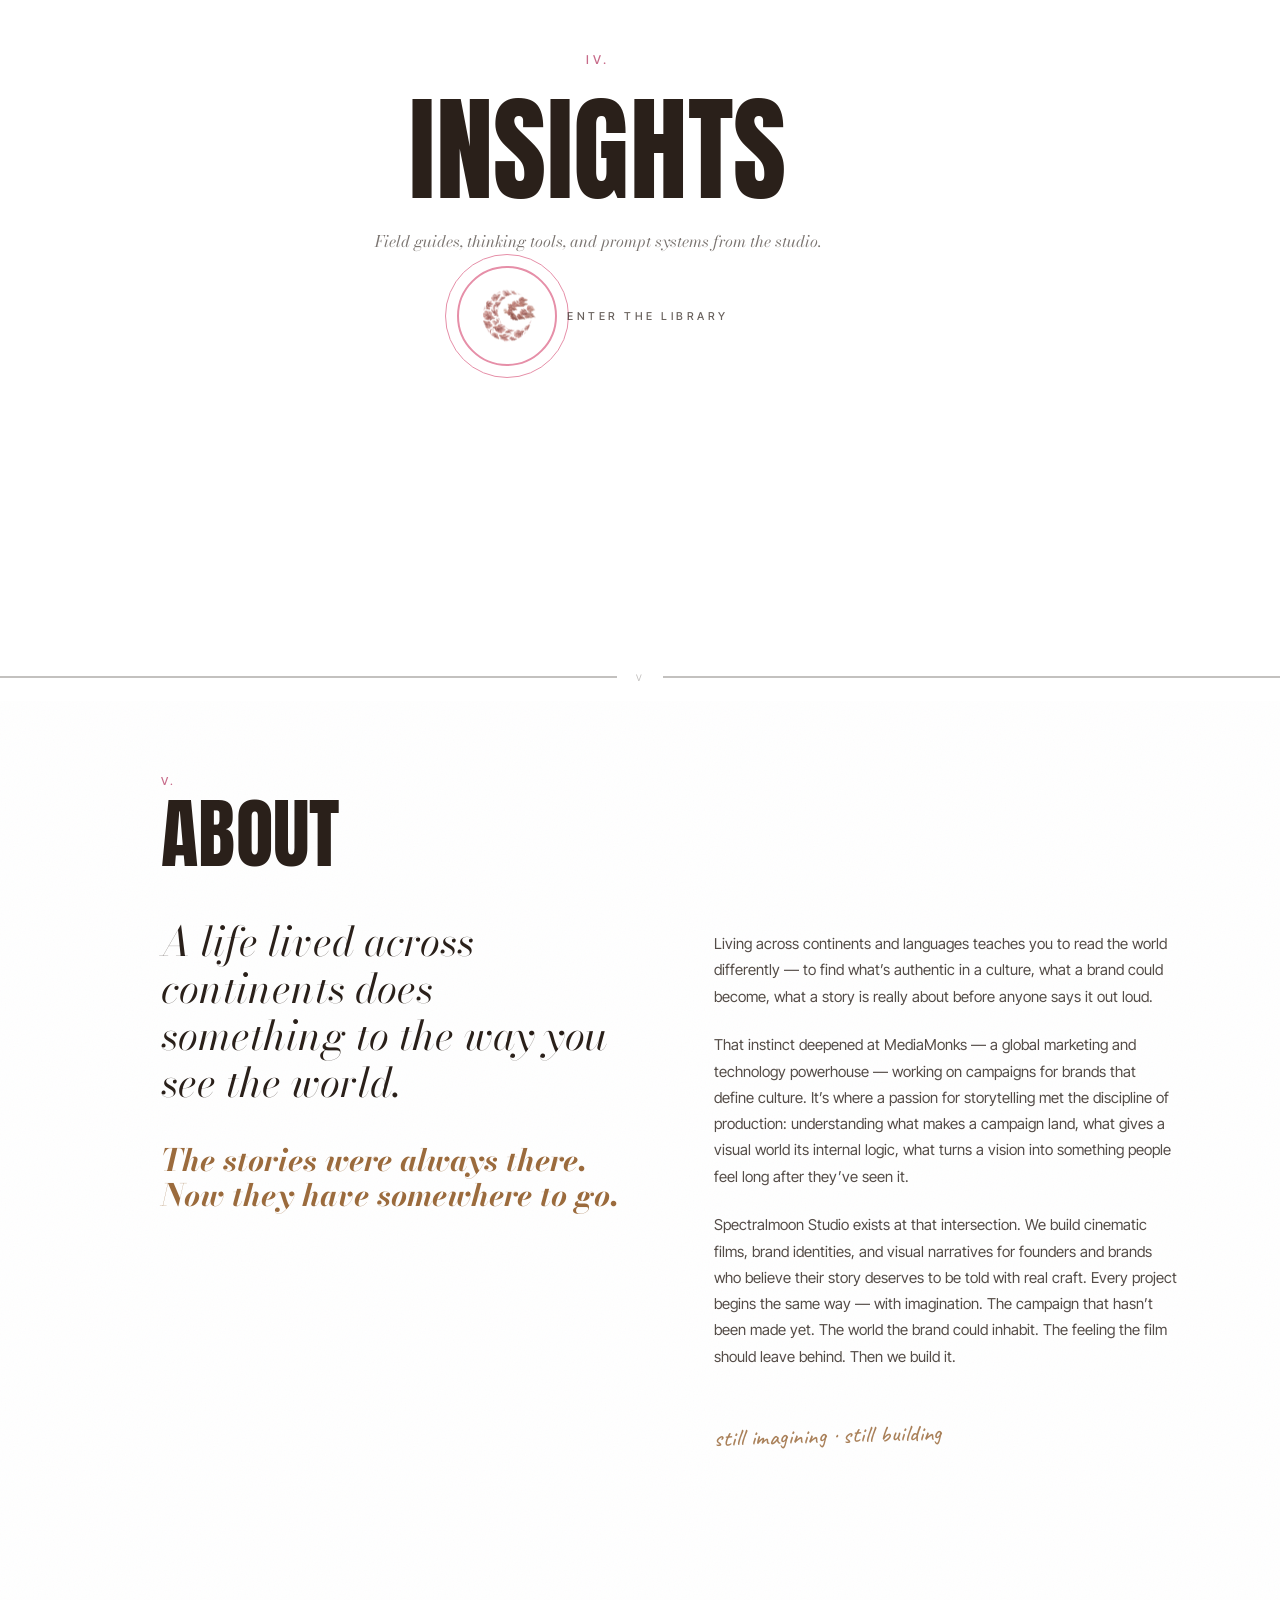
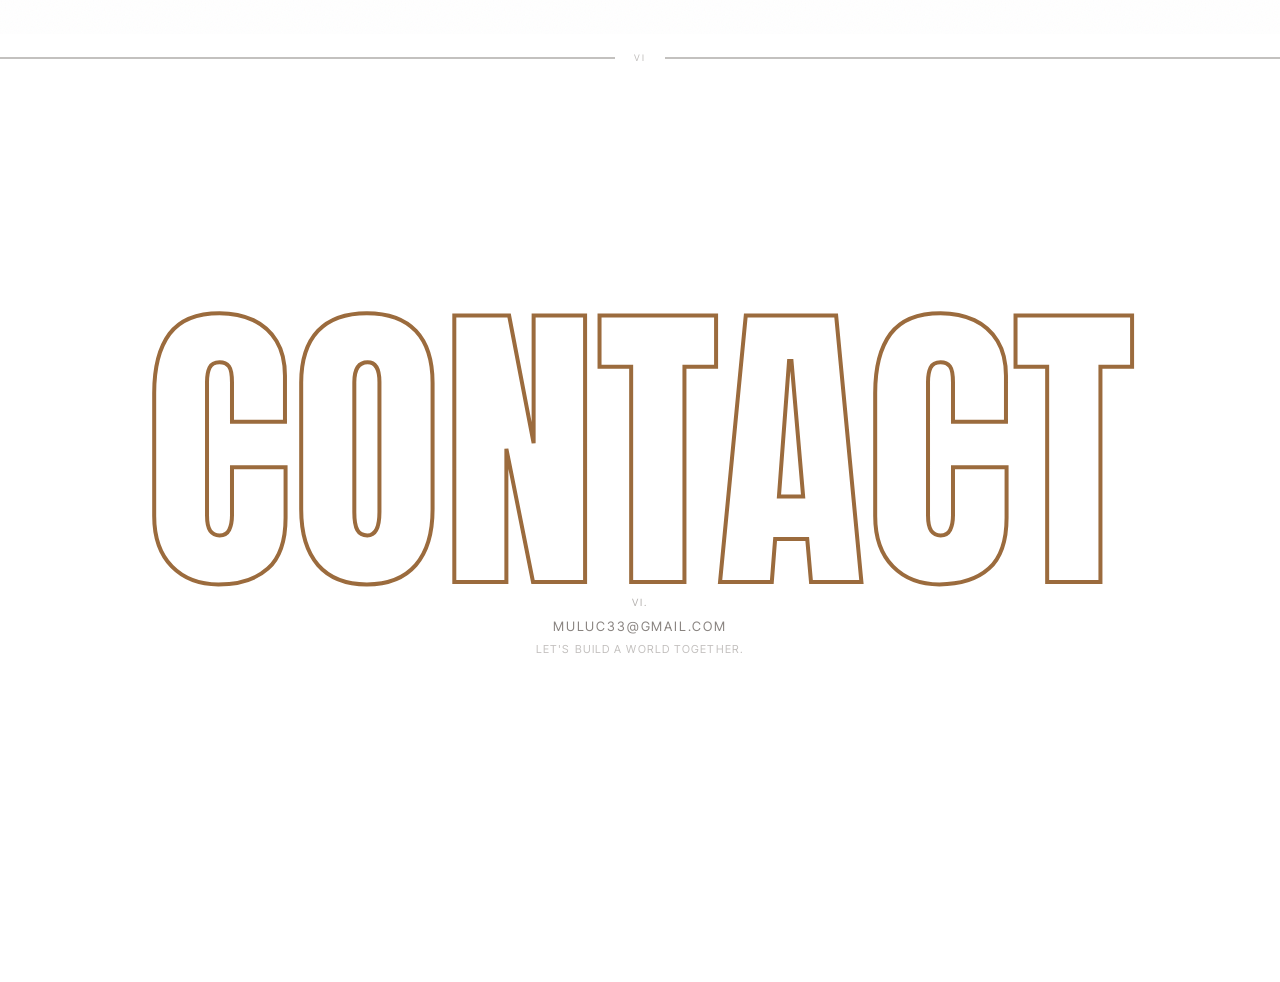
==== commit 5345b0cb: "Publish v3 (B3) STUDIO hero + site to spectralmoonstudio.com" ====
--- a/index.html
+++ b/index.html
@@ -1,429 +1,573 @@
-<!doctype html>
+<!DOCTYPE html>
 <html lang="en">
-  <head>
-    <meta charset="UTF-8" />
-    <meta name="viewport" content="width=device-width, initial-scale=1.0" />
-    <title>Spectralmoon Studio</title>
-    <meta property="og:title" content="Spectralmoon Studio" />
-    <meta
-      property="og:description"
-      content="Films, visual stories and storytelling for the conscious digital age."
-    />
-    <meta
-      property="og:image"
-      content="https://res.cloudinary.com/dbet91fsr/video/upload/fl_sprite/f_auto,q_auto/v1776135417/hero_loop.mp4_yupt9g.jpg"
-    />
-    <meta property="og:url" content="https://spectralmoonstudio.com" />
-    <meta property="og:type" content="website" />
-    <meta name="twitter:card" content="summary_large_image" />
-    <meta
-      name="twitter:image"
-      content="https://res.cloudinary.com/dbet91fsr/video/upload/fl_sprite/f_auto,q_auto/v1776135417/hero_loop.mp4_yupt9g.jpg"
-    />
-    <link
-      href="https://fonts.googleapis.com/css2?family=Cormorant+Garamond:ital,wght@0,300;0,400;0,600;0,700;1,300;1,400&family=Jost:wght@300;400&display=swap"
-      rel="stylesheet"
-    />
-    <link rel="stylesheet" href="style.css" />
-  </head>
-  <body>
-    <div class="nav-top">
-      <svg width="90" height="90" viewBox="0 0 680 660" aria-hidden="true">
-        <g transform="translate(340, 280)">
-          <g fill="none" stroke="#C8933A" stroke-width="5" opacity="0.35">
-            <circle cx="0" cy="0" r="82" />
-            <circle cx="0" cy="-82" r="82" />
-            <circle cx="71" cy="-41" r="82" />
-            <circle cx="71" cy="41" r="82" />
-            <circle cx="0" cy="82" r="82" />
-            <circle cx="-71" cy="41" r="82" />
-            <circle cx="-71" cy="-41" r="82" />
-          </g>
-          <circle
-            cx="0"
-            cy="0"
-            r="151"
+<head>
+  <meta charset="UTF-8" />
+  <meta name="viewport" content="width=device-width, initial-scale=1.0" />
+  <title>Spectralmoon Studio</title>
+  <meta name="description" content="Imagination is the technology. Brand worlds made cinematic." />
+
+  <link rel="preconnect" href="https://fonts.googleapis.com" />
+  <link rel="preconnect" href="https://fonts.gstatic.com" crossorigin />
+  <!-- Display fonts: block = brief invisible rather than flash of wrong font -->
+  <link href="https://fonts.googleapis.com/css2?family=Anton&family=Archivo+Black&family=Caprasimo&display=block" rel="stylesheet" />
+  <!-- UI/body fonts: swap is fine — fallbacks are close enough at small sizes -->
+  <link href="https://fonts.googleapis.com/css2?family=Bodoni+Moda:ital,opsz,wght@0,6..96,400;0,6..96,700;1,6..96,400;1,6..96,700&family=Caveat:wght@500;600&family=Fraunces:ital,opsz,wght@0,9..144,300..900;1,9..144,300..900&family=Inter+Tight:wght@400;500;600&display=swap" rel="stylesheet" />
+
+  <link rel="stylesheet" href="style.v2.css?v=1786100000" />
+</head>
+<body>
+
+  <!-- Persistent sidebar (right edge) -->
+  <aside class="sidebar" aria-label="Section navigation">
+    <nav class="sidebar__nav">
+      <a class="sidebar__moon" href="#" aria-label="Go to top">
+        <span class="moon__icon">
+          <svg viewBox="0 0 28 28" width="18" height="18" xmlns="http://www.w3.org/2000/svg" aria-hidden="true">
+            <circle cx="14" cy="14" r="11" fill="var(--rose-deep)"/>
+            <circle cx="18.5" cy="14" r="8.8" fill="var(--paper)"/>
+          </svg>
+        </span>
+        <span class="label">Home</span>
+      </a>
+      <a class="sidebar__link" href="#screen-cinema"><span class="num">I</span><span class="label">Cinema</span></a>
+      <a class="sidebar__link" href="#screen-identity"><span class="num">II</span><span class="label">Identity</span></a>
+      <a class="sidebar__link" href="#screen-dwellings"><span class="num">III</span><span class="label">Dwellings</span></a>
+      <a class="sidebar__link" href="#section-insights"><span class="num">IV</span><span class="label">Insights</span></a>
+      <a class="sidebar__link" href="#section-about"><span class="num">V</span><span class="label">About</span></a>
+      <a class="sidebar__link" href="#section-contact"><span class="num">VI</span><span class="label">Contact</span></a>
+    </nav>
+  </aside>
+
+  <!-- Topbar — stacked editorial wordmark on left, status on right -->
+  <header class="topbar">
+    <a href="#" class="topbar__brand" style="color:#5C3D2E">
+      <!-- Mobile sigil mark — fish crescent PNG, hidden on desktop -->
+      <img src="assets/fish.png" alt="Spectralmoon Studio" class="topbar__sigil" />
+      <!-- Desktop text wordmark -->
+      <span class="topbar__brand-name" style="color:#5C3D2E">Spectralmoon</span>
+      <span class="topbar__brand-sub" style="color:#5C3D2E">S T U D I O</span>
+    </a>
+    <!-- Burger button — mobile only (hidden on desktop via CSS) -->
+    <button class="burger" id="burger-btn" aria-label="Open navigation" aria-expanded="false">
+      <span></span><span></span><span></span>
+    </button>
+  </header>
+
+  <!-- Mobile nav overlay — full-screen, same links as sidebar -->
+  <nav class="mobile-nav" id="mobile-nav" aria-hidden="true">
+    <button class="mobile-nav__close" id="mobile-nav-close" aria-label="Close navigation">✕</button>
+    <ul class="mobile-nav__list">
+      <li><a href="#screen-cinema"    class="mobile-nav__link"><span class="mobile-nav__num">I</span><span class="mobile-nav__label">Cinema</span></a></li>
+      <li><a href="#screen-identity"  class="mobile-nav__link"><span class="mobile-nav__num">II</span><span class="mobile-nav__label">Identity</span></a></li>
+      <li><a href="#screen-dwellings" class="mobile-nav__link"><span class="mobile-nav__num">III</span><span class="mobile-nav__label">Dwellings</span></a></li>
+      <li><a href="#section-insights" class="mobile-nav__link"><span class="mobile-nav__num">IV</span><span class="mobile-nav__label">Insights</span></a></li>
+      <li><a href="#section-about"    class="mobile-nav__link"><span class="mobile-nav__num">V</span><span class="mobile-nav__label">About</span></a></li>
+      <li><a href="#section-contact"  class="mobile-nav__link"><span class="mobile-nav__num">VI</span><span class="mobile-nav__label">Contact</span></a></li>
+    </ul>
+  </nav>
+
+
+  <!-- ========== THE REEL — one horizontal pinned experience from page top ==========
+       Scroll DOWN → track translates LEFT.
+       Screen 1: Hero (botanicals + stacked Pearl type)
+       Screen 2: Lyra-mask (SPECTRALMOON window onto Lyra walking)
+       Screens 3-6: existing 4 panels (Worlds / Cinema / Brand / Real Estate) -->
+  <section class="pin-section" id="reel">
+    <div class="pin-section__track">
+
+      <!-- ===== HERO — Lyra-mask (STUDIO with Lyra walking through letter cutouts) ===== -->
+      <article class="screen screen--lyra" id="screen-lyra">
+    <video class="hero__video" autoplay muted loop playsinline preload="auto">
+      <source src="assets/lyra_hero_animation.mp4" type="video/mp4" />
+    </video>
+
+    <!-- Desktop hero mask (landscape 1600×900) -->
+    <svg class="hero__mask-svg hero__mask-svg--desktop" viewBox="0 0 1600 900" preserveAspectRatio="xMidYMid slice" aria-hidden="true">
+      <defs>
+        <mask id="hero-text-mask" maskUnits="userSpaceOnUse">
+          <rect width="1600" height="900" fill="white" />
+          <!-- Spectralmoon crescent ☾ — no rotation, arc flows into STUDIO letters -->
+          <circle cx="360" cy="450" r="360" fill="black" />
+          <circle cx="510" cy="450" r="305" fill="white" />
+          <!-- STUDIO stacked — overlaps moon bite area, very tight letter-spacing -->
+          <text class="hero__svg-text" x="520" y="265" font-size="590" text-anchor="start" dominant-baseline="central">STU</text>
+          <text class="hero__svg-text" x="520" y="635" font-size="590" text-anchor="start" dominant-baseline="central">DIO</text>
+        </mask>
+      </defs>
+      <rect width="1600" height="900" fill="#2A201A" mask="url(#hero-text-mask)" />
+    </svg>
+
+    <!-- Mobile hero mask (portrait 430×932) — STU DIO fills the screen -->
+    <svg class="hero__mask-svg hero__mask-svg--mobile" viewBox="0 0 430 932" preserveAspectRatio="xMidYMid slice" aria-hidden="true">
+      <defs>
+        <mask id="hero-text-mask-mobile" maskUnits="userSpaceOnUse">
+          <rect width="430" height="932" fill="white" />
+          <!-- Anton condensed — misaligned: STU right, DIO left, letters stay readable -->
+          <text style="font-family:'Anton',sans-serif;letter-spacing:-0.02em;" x="225" y="340" font-size="380" text-anchor="middle" dominant-baseline="central" fill="black" textLength="415" lengthAdjust="spacing">STU</text>
+          <text style="font-family:'Anton',sans-serif;letter-spacing:-0.02em;" x="200" y="640" font-size="380" text-anchor="middle" dominant-baseline="central" fill="black" textLength="415" lengthAdjust="spacing">DIO</text>
+        </mask>
+      </defs>
+      <rect width="430" height="932" fill="#2A201A" mask="url(#hero-text-mask-mobile)" />
+    </svg>
+
+    <h1 class="sr-only">Spectralmoon Studio</h1>
+
+    <a class="hero__scroll-cue" href="#screen-manifesto" aria-label="Scroll to next screen">
+      <span class="hero__scroll-cue-text">Scroll to discover</span>
+      <span class="hero__scroll-cue-line" aria-hidden="true"></span>
+    </a>
+      </article>
+
+      <!-- ===== SCREEN 2 — MANIFESTO (layered: tagline + offerings + image + signature) ===== -->
+      <article class="screen screen--manifesto" id="screen-manifesto">
+        <div class="manifesto__content">
+          <p class="manifesto__line manifesto__line--1" data-split>Made by hand.</p>
+          <p class="manifesto__line manifesto__line--2">
+            <span class="manifesto__stair manifesto__stair--1">Studio of</span>
+            <span class="manifesto__stair manifesto__stair--2">imagined</span>
+            <span class="manifesto__stair manifesto__stair--3">worlds<span class="manifesto__signature" aria-hidden="true"> — Susana</span></span>
+          </p>
+        </div>
+        <figure class="manifesto__figure manifesto__figure--fish" aria-hidden="true">
+          <img src="assets/fish.png?v=1779427906" alt="Spectralmoon pink fish" />
+        </figure>
+        <!-- Offerings — single line, two-line on mobile at natural break point -->
+        <p class="manifesto__offerings">
+          <span class="offerings-l1">Cinematic Films</span><span class="offerings-sep">Brand Identity</span><span class="offerings-l2">Dwellings</span>
+        </p>
+      </article>
+
+      <!-- ===== SCREEN 3 — BOTANICAL + brand tagline (promise) ===== -->
+      <article class="screen screen--botanical-statement" id="screen-tagline">
+        <video class="botanical-statement__video" autoplay muted loop playsinline preload="auto">
+          <source src="assets/botanical_loop.mp4" type="video/mp4" />
+        </video>
+        <div class="botanical-statement__overlay">
+          <p class="botanical-statement__line" data-split>Imagination is the technology.</p>
+        </div>
+      </article>
+
+    </div>
+  </section>
+
+  <!-- ============================================================
+       VERTICAL SECTIONS (resume normal down-scroll after the pin reel)
+       ============================================================ -->
+
+  <!-- Section intro — chapter marker before the work begins -->
+  <section class="section-intro section-intro--work">
+    <div class="section-intro__inner">
+      <span class="section-intro__num">I.</span>
+      <h2 class="section-intro__title">Selected Worlds</h2>
+      <p class="section-intro__desc">Cinematic worlds, brand identities, films, and properties — built for stories worth telling.</p>
+    </div>
+  </section>
+
+  <section class="vertical-panels" id="vertical-panels">
+
+      <article class="panel panel--cinema" id="screen-cinema" data-panel="1">
+        <header class="panel__header">
+          <span class="panel__num">I · Cinema</span>
+          <h2 class="panel__title">Cinema</h2>
+          <p class="panel__lede">Films and stories. Cinematic worlds. Magical realism. Sci-fi narratives.</p>
+        </header>
+        <div class="carousel" data-carousel>
+          <div class="carousel__track">
+            <figure class="carousel__item" data-full-src="assets/cinema_01_chronicles_v2.mp4">
+              <video class="carousel__video" autoplay muted loop playsinline>
+                <source src="assets/cinema_01_chronicles_v2.mp4" type="video/mp4" />
+              </video>
+              <figcaption class="carousel__caption">
+                <span class="carousel__num">01</span>
+                <span class="carousel__title">Chronicles of Lyra · Adimara</span>
+              </figcaption>
+            </figure>
+            <figure class="carousel__item" data-full-src="assets/cinema_02_aurora_full.mp4">
+              <video class="carousel__video" autoplay muted loop playsinline>
+                <source src="assets/cinema_02_aurora.mp4" type="video/mp4" />
+              </video>
+              <figcaption class="carousel__caption">
+                <span class="carousel__num">02</span>
+                <span class="carousel__title">Andean Aurora Borealis</span>
+              </figcaption>
+            </figure>
+            <figure class="carousel__item" data-full-src="assets/cinema_03_stars_full.mp4">
+              <video class="carousel__video" autoplay muted loop playsinline>
+                <source src="assets/cinema_03_stars.mp4" type="video/mp4" />
+              </video>
+              <figcaption class="carousel__caption">
+                <span class="carousel__num">03</span>
+                <span class="carousel__title">Where the Stars Align</span>
+              </figcaption>
+            </figure>
+            <figure class="carousel__item carousel__item--portrait" data-full-src="assets/cinema_04_monastery.mp4">
+              <video class="carousel__video" autoplay muted loop playsinline>
+                <source src="assets/cinema_04_monastery.mp4" type="video/mp4" />
+              </video>
+              <figcaption class="carousel__caption">
+                <span class="carousel__num">04</span>
+                <span class="carousel__title">Monastery · Animal Spirit</span>
+              </figcaption>
+            </figure>
+            <figure class="carousel__item" data-full-src="assets/left_behind_full.mp4">
+              <video class="carousel__video" autoplay muted loop playsinline>
+                <source src="assets/left_behind_preview.mp4" type="video/mp4" />
+              </video>
+              <figcaption class="carousel__caption">
+                <span class="carousel__num">05</span>
+                <span class="carousel__title">Left Behind</span>
+              </figcaption>
+            </figure>
+          </div>
+          <div class="carousel__progress" aria-hidden="true">
+            <span class="carousel__dot is-active"></span>
+            <span class="carousel__dot"></span>
+            <span class="carousel__dot"></span>
+            <span class="carousel__dot"></span>
+            <span class="carousel__dot"></span>
+          </div>
+        </div>
+      </article>
+
+      <article class="panel panel--identity" id="screen-identity" data-panel="2">
+        <header class="panel__header">
+          <span class="panel__num">II · Brand Identity</span>
+          <h2 class="panel__title">Brand Identity</h2>
+          <p class="panel__lede">Visual systems for brands. Crafted, not templated.</p>
+        </header>
+        <div class="carousel" data-carousel>
+          <div class="carousel__track">
+            <figure class="carousel__item" data-full-src="assets/brand_limitless.mp4">
+              <video class="carousel__video" autoplay muted loop playsinline>
+                <source src="assets/brand_limitless.mp4" type="video/mp4" />
+              </video>
+              <figcaption class="carousel__caption">
+                <span class="carousel__num">01</span>
+                <span class="carousel__title">Limitless · Brand Film</span>
+              </figcaption>
+            </figure>
+            <figure class="carousel__item" data-full-src="assets/frostrand_full.mp4">
+              <video class="carousel__video" autoplay muted loop playsinline>
+                <source src="assets/frostrand.mp4" type="video/mp4" />
+              </video>
+              <figcaption class="carousel__caption">
+                <span class="carousel__num">02</span>
+                <span class="carousel__title">Frostrand · Brand Film</span>
+              </figcaption>
+            </figure>
+            <figure class="carousel__item" data-full-src="assets/brand.mp4">
+              <video class="carousel__video" autoplay muted loop playsinline>
+                <source src="assets/brand.mp4" type="video/mp4" />
+              </video>
+              <figcaption class="carousel__caption">
+                <span class="carousel__num">03</span>
+                <span class="carousel__title">Sepal · Brand Film</span>
+              </figcaption>
+            </figure>
+            <figure class="carousel__item" data-full-src="assets/brand_grime.mp4">
+              <video class="carousel__video" autoplay muted loop playsinline>
+                <source src="assets/brand_grime.mp4" type="video/mp4" />
+              </video>
+              <figcaption class="carousel__caption">
+                <span class="carousel__num">04</span>
+                <span class="carousel__title">Grime · Fashion Film</span>
+              </figcaption>
+            </figure>
+            <figure class="carousel__item" data-full-src="assets/grime_glow_final.mp4">
+              <video class="carousel__video" autoplay muted loop playsinline>
+                <source src="assets/grime_glow_final.mp4" type="video/mp4" />
+              </video>
+              <figcaption class="carousel__caption">
+                <span class="carousel__num">05</span>
+                <span class="carousel__title">Grime Glow · Fashion Film</span>
+              </figcaption>
+            </figure>
+          </div>
+          <div class="carousel__progress" aria-hidden="true">
+            <span class="carousel__dot is-active"></span>
+            <span class="carousel__dot"></span>
+            <span class="carousel__dot"></span>
+            <span class="carousel__dot"></span>
+            <span class="carousel__dot"></span>
+          </div>
+        </div>
+      </article>
+
+      <article class="panel panel--dwellings" id="screen-dwellings" data-panel="3">
+        <header class="panel__header">
+          <span class="panel__num">III · Dwellings</span>
+          <h2 class="panel__title">Dwellings</h2>
+          <p class="panel__lede">Listings that feel like the place. AI-rendered, human-directed.</p>
+        </header>
+        <div class="carousel" data-carousel>
+          <div class="carousel__track">
+            <figure class="carousel__item" data-lightbox-src="assets/dwell_06.jpg" data-lightbox-caption="Villa Cala Cala · Bolivia">
+              <img class="carousel__img" src="assets/dwell_06.jpg" alt="Villa Cala Cala — golden hour exterior, Bolivia" loading="lazy" />
+              <figcaption class="carousel__caption">
+                <span class="carousel__num">01</span>
+                <span class="carousel__title">Villa Cala Cala · Bolivia</span>
+              </figcaption>
+            </figure>
+            <figure class="carousel__item" data-lightbox-src="assets/dwell_07.jpg" data-lightbox-caption="Villa Cala Cala · Interior · Japandi">
+              <img class="carousel__img" src="assets/dwell_07.jpg" alt="Villa Cala Cala — Japandi interior, Bolivia" loading="lazy" />
+              <figcaption class="carousel__caption">
+                <span class="carousel__num">02</span>
+                <span class="carousel__title">Villa Cala Cala · Interior · Japandi</span>
+              </figcaption>
+            </figure>
+            <figure class="carousel__item" data-full-src="assets/dwell_full.mp4">
+              <video class="carousel__video" autoplay muted loop playsinline>
+                <source src="assets/dwell_preview.mp4" type="video/mp4" />
+              </video>
+              <figcaption class="carousel__caption">
+                <span class="carousel__num">03</span>
+                <span class="carousel__title">Gran Cosón · Film</span>
+              </figcaption>
+            </figure>
+          </div>
+          <div class="carousel__progress" aria-hidden="true">
+            <span class="carousel__dot is-active"></span>
+            <span class="carousel__dot"></span>
+            <span class="carousel__dot"></span>
+          </div>
+        </div>
+      </article>
+
+  </section>
+
+  <!-- Divider — Reel → Insights chapter break -->
+  <div class="section-divider" aria-hidden="true">
+    <span class="section-divider__rule"></span>
+    <span class="section-divider__label">IV</span>
+    <span class="section-divider__rule"></span>
+  </div>
+
+  <!-- Section IV — Insights -->
+  <section class="section-intro section-intro--insights" id="section-insights">
+    <div class="section-intro__inner">
+      <span class="section-intro__num">IV.</span>
+      <h2 class="section-intro__title">Insights</h2>
+      <p class="section-intro__desc">Field guides, thinking tools, and prompt systems from the studio.</p>
+      <a href="insights.html" class="insights-intro__cta">
+        <span class="insights-cta__fish-wrap">
+          <img src="assets/fish.png" alt="" class="insights-cta__fish" aria-hidden="true" />
+        </span>
+        <span class="insights-intro__cta-text">Enter the library</span>
+      </a>
+    </div>
+  </section>
+
+  <!-- Divider — Insights → About chapter break -->
+  <div class="section-divider" aria-hidden="true">
+    <span class="section-divider__rule"></span>
+    <span class="section-divider__label">V</span>
+    <span class="section-divider__rule"></span>
+  </div>
+
+  <!-- Section V — About -->
+  <section class="about-body" id="section-about">
+    <div class="about-body__inner">
+
+      <!-- Small section label -->
+      <div class="about-body__label">
+        <span class="about-body__num">V.</span>
+        <span class="about-body__heading">About</span>
+      </div>
+
+      <div class="about-body__columns">
+
+        <!-- Left — pull quotes -->
+        <div class="about-body__quotes">
+          <p class="about-body__pull">A life lived across continents does something to the way you see the world.</p>
+          <p class="about-body__pull about-body__pull--accent">The stories were always there. Now they have somewhere to go.</p>
+        </div>
+
+        <!-- Right — body -->
+        <div class="about-body__text">
+          <p>Living across continents and languages teaches you to read the world differently — to find what’s authentic in a culture, what a brand could become, what a story is really about before anyone says it out loud.</p>
+          <p>That instinct deepened at MediaMonks — a global marketing and technology powerhouse — working on campaigns for brands that define culture. It’s where a passion for storytelling met the discipline of production: understanding what makes a campaign land, what gives a visual world its internal logic, what turns a vision into something people feel long after they’ve seen it.</p>
+          <p>Spectralmoon Studio exists at that intersection. We build cinematic films, brand identities, and visual narratives for founders and brands who believe their story deserves to be told with real craft. Every project begins the same way — with imagination. The campaign that hasn’t been made yet. The world the brand could inhabit. The feeling the film should leave behind. Then we build it.</p>
+          <span class="about-body__annotation">still imagining · still building</span>
+        </div>
+
+      </div>
+
+    </div>
+  </section>
+
+  <!-- Divider — About → Contact chapter break -->
+  <div class="section-divider" aria-hidden="true">
+    <span class="section-divider__rule"></span>
+    <span class="section-divider__label">VI</span>
+    <span class="section-divider__rule"></span>
+  </div>
+
+  <!-- Section VI — Contact -->
+  <section class="contact-reveal" id="section-contact">
+    <h2 class="sr-only">Contact Spectralmoon Studio</h2>
+
+    <!-- Video — Seedance fish version, all screen sizes -->
+    <video class="contact-reveal__video" autoplay muted loop playsinline preload="auto">
+      <source src="assets/fish_seedance_version.mp4?v=1786000000" type="video/mp4" />
+    </video>
+
+    <!-- Letter stroke overlay — espresso outline gives the transparent letters presence -->
+    <svg class="contact-reveal__stroke contact-reveal__stroke--desktop"
+         viewBox="0 0 1600 900" preserveAspectRatio="xMidYMid slice"
+         xmlns="http://www.w3.org/2000/svg" aria-hidden="true">
+      <text x="800" y="500"
+            text-anchor="middle"
+            font-family="Anton, Impact, sans-serif"
+            font-size="310"
             fill="none"
-            stroke="#C8933A"
-            stroke-width="13"
-            stroke-dasharray="8,2,16,1,10,3,22,1,7,2,14,2"
-            stroke-linecap="round"
-            opacity="0.90"
-          />
-          <path
-            d="M 0,-144 L 125,72 L -125,72 Z"
+            stroke="#9B6B3D"
+            stroke-width="4"
+            paint-order="stroke">CONTACT</text>
+    </svg>
+    <svg class="contact-reveal__stroke contact-reveal__stroke--mobile"
+         viewBox="0 0 430 932" preserveAspectRatio="xMidYMid slice"
+         xmlns="http://www.w3.org/2000/svg" aria-hidden="true">
+      <text x="215" y="500"
+            text-anchor="middle"
+            font-family="Anton, Impact, sans-serif"
+            font-size="86"
+            textLength="410"
+            lengthAdjust="spacingAndGlyphs"
             fill="none"
-            stroke="#C8933A"
-            stroke-width="11"
-            stroke-linecap="round"
-            stroke-linejoin="round"
-            opacity="0.85"
-          />
-          <path
-            d="M -125,72 L -60,-2 Q -48,-22 -36,-4 L -16,26 Q -10,12 -5,2 C -3,-8 -2,-22 -1,-36 C 0,-54 0,-64 0,-64 C 0,-64 0,-54 1,-36 C 2,-22 3,-8 5,2 Q 10,12 16,26 L 36,-4 Q 48,-22 60,-2 L 125,72 Z"
-            fill="#3D2208"
-            opacity="0.88"
-          />
-          <path
-            d="M 0,-64 C -7,-72 -16,-82 -12,-97 C -9,-106 -4,-110 0,-112 C 4,-110 9,-106 12,-97 C 16,-82 7,-72 0,-64 Z"
-            fill="#5A3415"
-            opacity="0.95"
-          />
-          <path
-            d="M -3,-74 C -10,-78 -20,-80 -22,-91 C -23,-99 -17,-103 -11,-100 C -7,-92 -5,-82 -3,-74 Z"
-            fill="#4A2A0A"
-            opacity="0.85"
-          />
-          <path
-            d="M 3,-74 C 10,-78 20,-80 22,-91 C 23,-99 17,-103 11,-100 C 7,-92 5,-82 3,-74 Z"
-            fill="#4A2A0A"
-            opacity="0.85"
-          />
-          <circle cx="0" cy="-116" r="10" fill="#C8933A" opacity="0.85" />
-        </g>
-      </svg>
-      <span class="nav-brand">SPECTRALMOON STUDIO</span>
-    </div>
-
-    <nav class="nav-bottom" aria-label="Main navigation">
-      <a class="nav-link" href="#hero">Home</a>
-      <a class="nav-link" href="#work">Work</a>
-      <a class="nav-link" href="#about">About</a>
-      <a class="nav-link" href="#contact">Contact</a>
-    </nav>
-
-    <main>
-    <div class="hero" id="hero">
-      <div class="hero-bg">
-        <video
-          autoplay
-          muted
-          loop
-          playsinline
-          preload="metadata"
-          id="heroVideo"
-          aria-hidden="true"
-        >
-          <source
-            src="https://res.cloudinary.com/dbet91fsr/video/upload/f_auto,q_auto:low,w_1600,br_800k/v1776135417/hero_loop.mp4_yupt9g.mp4"
-            type="video/mp4"
-          />
-        </video>
+            stroke="#9B6B3D"
+            stroke-width="2"
+            paint-order="stroke">CONTACT</text>
+    </svg>
+
+    <!-- Desktop: white mask with CONTACT letters cut out — video shows through letters -->
+    <svg class="contact-reveal__mask contact-reveal__mask--desktop"
+         viewBox="0 0 1600 900" preserveAspectRatio="xMidYMid slice"
+         xmlns="http://www.w3.org/2000/svg" aria-hidden="true">
+      <defs>
+        <mask id="letter-mask-desktop">
+          <rect width="1600" height="900" fill="white"/>
+          <text x="800" y="500"
+                text-anchor="middle"
+                font-family="Anton, Impact, sans-serif"
+                font-size="310"
+                fill="black">CONTACT</text>
+        </mask>
+      </defs>
+      <rect width="1600" height="900" fill="white" mask="url(#letter-mask-desktop)"/>
+    </svg>
+
+    <!-- Mobile mask -->
+    <svg class="contact-reveal__mask contact-reveal__mask--mobile"
+         viewBox="0 0 430 932" preserveAspectRatio="xMidYMid slice"
+         xmlns="http://www.w3.org/2000/svg" aria-hidden="true">
+      <defs>
+        <mask id="letter-mask-mobile">
+          <rect width="430" height="932" fill="white"/>
+          <text x="215" y="500"
+                text-anchor="middle"
+                font-family="Anton, Impact, sans-serif"
+                font-size="86"
+                textLength="410"
+                lengthAdjust="spacingAndGlyphs"
+                fill="black">CONTACT</text>
+        </mask>
+      </defs>
+      <rect width="430" height="932" fill="white" mask="url(#letter-mask-mobile)"/>
+    </svg>
+
+    <!-- Info — sits in white zone below the letters -->
+    <div class="contact-reveal__info">
+      <span class="contact-reveal__num">VI.</span>
+      <address class="contact-reveal__address">
+        <a href="mailto:muluc33@gmail.com" class="contact-reveal__email">muluc33@gmail.com</a>
+        <span class="contact-reveal__tagline">Let's build a world together.</span>
+      </address>
+    </div>
+
+  </section>
+
+  <!-- Fullscreen cinema modal -->
+  <div class="cinema-modal" id="cinema-modal" aria-modal="true" role="dialog" aria-label="Film player">
+    <button class="cinema-modal__close" id="cinema-modal-close" aria-label="Close">✕</button>
+    <div class="cinema-modal__video-wrap">
+      <video class="cinema-modal__video" id="cinema-modal-video" playsinline></video>
+      <div class="cinema-modal__play-icon" id="cinema-modal-play-icon" aria-hidden="true">
+        <svg viewBox="0 0 64 64" fill="none" xmlns="http://www.w3.org/2000/svg">
+          <circle cx="32" cy="32" r="30" fill="rgba(0,0,0,0.45)" stroke="rgba(255,255,255,0.6)" stroke-width="1.5"/>
+          <polygon points="26,20 26,44 46,32" fill="rgba(255,255,255,0.9)"/>
+        </svg>
       </div>
-      <div class="hero-card">
-        <h1 class="hero-title">Welcome to<br />Spectralmoon Studio</h1>
-        <div class="hero-rule"></div>
-        <div class="hero-sub">
-          Films, visual stories and storytelling<br />for the conscious digital
-          age.
-        </div>
+      <div class="cinema-modal__controls" id="cinema-modal-controls">
+        <button class="cinema-modal__ctrl-btn" id="cinema-modal-play-btn" aria-label="Play / Pause">
+          <!-- play icon (shown when paused) -->
+          <svg class="ctrl-icon ctrl-icon--play" viewBox="0 0 24 24" fill="none" xmlns="http://www.w3.org/2000/svg">
+            <polygon points="6,4 20,12 6,20" fill="currentColor"/>
+          </svg>
+          <!-- pause icon (shown when playing) -->
+          <svg class="ctrl-icon ctrl-icon--pause" viewBox="0 0 24 24" fill="none" xmlns="http://www.w3.org/2000/svg">
+            <rect x="5" y="4" width="4" height="16" fill="currentColor"/>
+            <rect x="15" y="4" width="4" height="16" fill="currentColor"/>
+          </svg>
+        </button>
+        <input class="cinema-modal__scrub" id="cinema-modal-scrub" type="range" min="0" max="100" value="0" step="0.1" aria-label="Seek">
+        <span class="cinema-modal__time" id="cinema-modal-time">0:00</span>
+        <!-- Volume -->
+        <div class="cinema-modal__volume">
+          <button class="cinema-modal__ctrl-btn" id="cinema-modal-vol-btn" aria-label="Mute / Unmute">
+            <!-- volume-on icon -->
+            <svg class="ctrl-icon ctrl-icon--vol-on" viewBox="0 0 24 24" fill="none" xmlns="http://www.w3.org/2000/svg">
+              <polygon points="4,9 8,9 13,5 13,19 8,15 4,15" fill="currentColor"/>
+              <path d="M16 8.5a4 4 0 0 1 0 7" stroke="currentColor" stroke-width="1.8" stroke-linecap="round"/>
+              <path d="M18.5 6a7 7 0 0 1 0 12" stroke="currentColor" stroke-width="1.8" stroke-linecap="round"/>
+            </svg>
+            <!-- volume-muted icon -->
+            <svg class="ctrl-icon ctrl-icon--vol-off" viewBox="0 0 24 24" fill="none" xmlns="http://www.w3.org/2000/svg">
+              <polygon points="4,9 8,9 13,5 13,19 8,15 4,15" fill="currentColor"/>
+              <path d="M16 9l5 6M21 9l-5 6" stroke="currentColor" stroke-width="1.8" stroke-linecap="round"/>
+            </svg>
+          </button>
+          <input class="cinema-modal__vol-slider" id="cinema-modal-vol-slider" type="range" min="0" max="100" value="100" step="1" aria-label="Volume">
+        </div>
+        <!-- Fullscreen -->
+        <button class="cinema-modal__ctrl-btn" id="cinema-modal-fs-btn" aria-label="Fullscreen">
+          <svg class="ctrl-icon ctrl-icon--fs" viewBox="0 0 24 24" fill="none" xmlns="http://www.w3.org/2000/svg">
+            <path d="M4 9V4h5M20 9V4h-5M4 15v5h5M20 15v5h-5" stroke="currentColor" stroke-width="1.9" stroke-linecap="round" stroke-linejoin="round"/>
+          </svg>
+        </button>
       </div>
     </div>
-
-    <section class="pillars" aria-label="What we do">
-      <div class="pillar">
-        <h3 class="pillar-title">Storytelling</h3>
-        <div class="pillar-rule"></div>
-        <div class="pillar-text">
-          Films and visual narratives that move, inspire and endure.
-        </div>
-      </div>
-      <div class="pillar">
-        <h3 class="pillar-title">Consciousness</h3>
-        <div class="pillar-rule"></div>
-        <div class="pillar-text">
-          Visual stories crafted for depth, meaning and brands with soul.
-        </div>
-      </div>
-      <div class="pillar">
-        <h3 class="pillar-title">Technology</h3>
-        <div class="pillar-rule"></div>
-        <div class="pillar-text">
-          Where AI, code and human craft come together.
-        </div>
-      </div>
-    </section>
-
-    <!-- FEATURED FILM -->
-    <section class="featured-section" aria-label="Featured film">
-      <div class="featured-eyebrow">Featured Film</div>
-      <div class="featured-rule"></div>
-      <div class="featured-film-wrap" id="featuredFilm" role="button" tabindex="0" aria-label="Play featured film: Where the Stars Align">
-        <video id="featuredVideo" loop muted playsinline preload="none" poster="thumbnails/thumb_when_the_stars_align.webp">
-          <source src="https://res.cloudinary.com/dbet91fsr/video/upload/f_auto,q_auto:good/v1776299173/Where_the_Stars_Remember_web_zbm207.mp4" type="video/mp4" />
-        </video>
-        <div class="featured-film-overlay">
-          <div class="featured-play-btn" id="featuredPlayBtn">
-            <svg width="18" height="18" viewBox="0 0 24 24" fill="#C8933A">
-              <polygon points="5,3 19,12 5,21" />
-            </svg>
-          </div>
-          <div class="featured-label">
-            Film · AI Short Film / Narrative Fantasy
-          </div>
-          <h3 class="featured-film-title">Where the Stars Align</h3>
-          <div class="featured-film-desc">
-            A woman walks a path of ancient trials — not battles to win, but
-            layers to shed. The studio's first fully structured AI short film,
-            built scene by scene: sacred geometry, celestial symbolism, and the
-            quiet return that feels less like arrival and more like remembering.
-          </div>
-          <div class="featured-film-tags">
-            <span class="featured-film-tag">Narrative Fantasy</span>
-            <span class="featured-film-tag">Heroine's Journey</span>
-            <span class="featured-film-tag">Mythic Cinema</span>
-          </div>
-        </div>
-      </div>
-    </section>
-
-    <section class="gallery-section" id="work">
-      <div class="gallery-header">
-        <div class="gallery-eyebrow">Selected Work</div>
-        <h2 class="gallery-headline">A growing body of work</h2>
-        <div class="gallery-rule"></div>
-        <div class="gallery-filters">
-          <button class="filter-btn active" data-filter="all" aria-pressed="true">All</button>
-          <button class="filter-btn" data-filter="film" aria-pressed="false">Film</button>
-          <button class="filter-btn" data-filter="commercial" aria-pressed="false">
-            Commercial
-          </button>
-          <button class="filter-btn" data-filter="story" aria-pressed="false">Story</button>
-        </div>
-      </div>
-
-      <div class="masonry-grid">
-        <div
-          class="masonry-item"
-          role="button"
-          tabindex="0"
-          data-cat="film"
-          data-title="Feline Oracles"
-          data-category="Film · AI Cinematic / World-Building"
-          data-tags="Fantasy World-Building,Sacred Architecture,Scale Study"
-          data-desc="Born from a childhood obsession with the ancient oracle statues in The NeverEnding Story. A technical study in scale through prompting — wide-angle optics, compositional framing, and deliberate size contrast. Two monumental feline statues in blue light. A tiny woman standing between worlds."
-          data-file="https://res.cloudinary.com/dbet91fsr/video/upload/f_auto,q_auto:good,w_1280/v1776296099/oracle_ylasna.mp4"
-          data-type="video"
-        >
-          <img class="masonry-thumb" src="thumbnails/thumb_oracles.webp" alt="Feline Oracles">
-          <div class="masonry-overlay">
-            <div class="masonry-cat">Film</div>
-            <h3 class="masonry-title">Feline Oracles</h3>
-          </div>
-        </div>
-
-        <div
-          class="masonry-item"
-          role="button"
-          tabindex="0"
-          data-cat="story"
-          data-title="Mucha Inspired — Magical Being Series"
-          data-category="Story · AI Visual Art / Art Nouveau"
-          data-tags="Art Nouveau,Botanical Mythology,Ukiyo-e Fusion"
-          data-desc="At the intersection of Mucha's Art Nouveau golden halos, Japanese ukiyo-e botanical woodblock, and oversized blooming flowers as spiritual presence. She emerged from a late-night creative drift — not designed so much as discovered. Part of an ongoing series of magical, mythological feminine archetypes."
-          data-file="https://res.cloudinary.com/dbet91fsr/video/upload/f_auto,q_auto:good,w_1280/v1776297344/Zodiac_hhgo4k.mp4"
-          data-type="video"
-        >
-          <img class="masonry-thumb masonry-thumb--medium" src="thumbnails/thumb_zodiac_mucha_inspired.webp" alt="Mucha Inspired">
-          <div class="masonry-overlay">
-            <div class="masonry-cat">Story</div>
-            <h3 class="masonry-title">Mucha Inspired</h3>
-          </div>
-        </div>
-
-        <div
-          class="masonry-item"
-          role="button"
-          tabindex="0"
-          data-cat="commercial"
-          data-title="The Worst Commercial"
-          data-category="Commercial · AI Experimental / Comedic"
-          data-tags="Experimental,Parody,Retro Camp"
-          data-desc="Born from a GenHQ challenge — make an ad so bad it's genius. Washed-out colour grading, awkward pacing, crystal healing claims delivered with complete sincerity. You can only make something this precisely bad if you know exactly what good looks like. Part parody, part love letter to terrible television."
-          data-file="https://res.cloudinary.com/dbet91fsr/video/upload/f_auto,q_auto:good,w_1280/v1776297123/the-worst_commercial_sutx72.mov"
-          data-type="video"
-        >
-          <img class="masonry-thumb" src="thumbnails/thumb_the_worst_commercial.webp" alt="The Worst Commercial">
-          <div class="masonry-overlay">
-            <div class="masonry-cat">Commercial</div>
-            <h3 class="masonry-title">The Worst Commercial</h3>
-          </div>
-        </div>
-
-        <div
-          class="masonry-item"
-          role="button"
-          tabindex="0"
-          data-cat="film"
-          data-title="Lyran-Draco Confrontation"
-          data-category="Film · AI Cinematic / Speculative Fiction"
-          data-tags="Cosmic Mythology,Character Continuity,Dream Reconstruction"
-          data-desc="Practice in character continuity and speculative world-building. A recurring Lyran warrior woman, standing on the scarred terrain of a world once lush and alive. Dream-reconstructed Lyran civilisation versus Draco forces. Cosmic mythology meets battlefield cinema — not fantasy, but memory-cinema."
-          data-file="https://res.cloudinary.com/dbet91fsr/video/upload/f_auto,q_auto:good,w_1280/v1776295726/Lyran_draco_confrontation_war_nldzr8.mp4"
-          data-type="video"
-        >
-          <img class="masonry-thumb" src="thumbnails/thumb_lyra_draco.webp" alt="Lyran-Draco Confrontation">
-          <div class="masonry-overlay">
-            <div class="masonry-cat">Film</div>
-            <h3 class="masonry-title">Lyran-Draco Confrontation</h3>
-          </div>
-        </div>
-
-        <div
-          class="masonry-item"
-          role="button"
-          tabindex="0"
-          data-cat="story"
-          data-title="The Stag — Ethereal Beings Series"
-          data-category="Story · AI Visual Art / Sacred Mythology"
-          data-tags="Sacred Mythology,Art Nouveau,Symbolic Visual Poetry"
-          data-desc="A porcelain stag in a bioluminescent forest, antlers branching like living star maps and root systems. Mucha-inspired golden halos, sacred geometry, fireflies and moss. The stag as threshold guardian — moving between the seen and unseen, antlers cycling through growth, fall, and return like the seasons themselves."
-          data-file="https://res.cloudinary.com/dbet91fsr/video/upload/f_auto,q_auto:good,w_1280/v1776297347/stag_ethereal_zxjpek.mov"
-          data-type="video"
-        >
-          <img class="masonry-thumb" src="thumbnails/thumb_stag_ethereal.webp" alt="The Stag">
-          <div class="masonry-overlay">
-            <div class="masonry-cat">Story</div>
-            <h3 class="masonry-title">The Stag — Ethereal Beings Series</h3>
-          </div>
-        </div>
-
-        <div
-          class="masonry-item"
-          role="button"
-          tabindex="0"
-          data-cat="film"
-          data-title="Grime &amp; Glow"
-          data-category="Film · AI Fashion Film / Conceptual"
-          data-tags="Fashion Film,Decay Aesthetic,Haute Couture"
-          data-desc="Grime and glow. Two words that shouldn't sit together, but do. A forgotten gas station at golden hour — rust, cracked asphalt, peeling paint — framed like haute couture. Where worn things catch the light, beauty finds its way back in."
-          data-file="https://res.cloudinary.com/dbet91fsr/video/upload/f_auto,q_auto:good,w_1280/v1776295388/grime_glow_v1_njp63i.mp4"
-          data-type="video"
-        >
-          <img class="masonry-thumb" src="thumbnails/thumb.._grime_glow.webp" alt="Grime &amp; Glow">
-          <div class="masonry-overlay">
-            <div class="masonry-cat">Film</div>
-            <h3 class="masonry-title">Grime &amp; Glow</h3>
-          </div>
-        </div>
-
-        <div
-          class="masonry-item"
-          role="button"
-          tabindex="0"
-          data-cat="commercial"
-          data-title="Syntropya"
-          data-category="Commercial · AI Concept Film / Wellness"
-          data-tags="Wellness Commercial,Concept Film,Visionary Architecture"
-          data-desc="A wellness commercial concept for a retreat space in the lush heart of Bahia, Brazil. Syntropy — the opposite of entropy — the force that moves toward life, coherence, and flowering. A place where creativity and healing are not separate, where technology serves stillness, and where the land itself is the medicine."
-          data-file="https://res.cloudinary.com/dbet91fsr/video/upload/f_auto,q_auto:good,w_1280/v1776296879/syntropya_oyxnjo.mp4"
-          data-type="video"
-        >
-          <img class="masonry-thumb" src="thumbnails/thumb_syntropia.webp" alt="Syntropya">
-          <div class="masonry-overlay">
-            <div class="masonry-cat">Commercial</div>
-            <h3 class="masonry-title">Syntropya</h3>
-          </div>
-        </div>
-
-        <div
-          class="masonry-item"
-          role="button"
-          tabindex="0"
-          data-cat="film"
-          data-title="Grime &amp; Glow: Vactiancy"
-          data-category="Film · AI Fashion Film / Conceptual"
-          data-tags="Fashion Film,Vacancy,Intimate Decay"
-          data-desc="Vactiancy — a word that doesn't exist, for a feeling that does. The strange intimacy of vacancy. An abandoned motel corridor, peeling walls, neon fading into nothing. The quiet emotional space inside empty places, where beauty and presence still show up uninvited."
-          data-file="https://res.cloudinary.com/dbet91fsr/video/upload/f_auto,q_auto:good,w_1280/v1776295337/grime_glow_v2_feqfqh.mp4"
-          data-type="video"
-        >
-          <img class="masonry-thumb" src="thumbnails/thumb_grim_glow_2.webp" alt="Grime &amp; Glow: Vactiancy">
-          <div class="masonry-overlay">
-            <div class="masonry-cat">Film</div>
-            <h3 class="masonry-title">Grime &amp; Glow: Vactiancy</h3>
-          </div>
-        </div>
-
-        <div
-          class="masonry-item"
-          role="button"
-          tabindex="0"
-          data-cat="story"
-          data-title="Red Panda Daemon"
-          data-category="Story · AI Visual Art / Symbolic Portrait"
-          data-tags="Symbolic Portrait,Spirit Animal,Literary Inspiration"
-          data-desc="Inspired by Philip Pullman's concept of the daemon — the animal soul-companion that walks beside you, reflecting your innermost nature. The red panda as spirit animal: curious, quietly fierce, gentle but untameable. An experiment in translating interior worlds into visual form."
-          data-file="https://res.cloudinary.com/dbet91fsr/video/upload/f_auto,q_auto:good,w_1280/v1776295411/animal_spirit_rp6rlo.mp4"
-          data-type="video"
-        >
-          <img class="masonry-thumb" src="thumbnails/thumb_animal_spirit.webp" alt="Red Panda Daemon">
-          <div class="masonry-overlay">
-            <div class="masonry-cat">Story</div>
-            <h3 class="masonry-title">Red Panda Daemon</h3>
-          </div>
-        </div>
-
-        <div
-          class="masonry-item"
-          role="button"
-          tabindex="0"
-          data-cat="film"
-          data-title="Grime &amp; Glow: Echovogue"
-          data-category="Film · AI Fashion Film / Conceptual"
-          data-tags="Fashion Film,Temporal Remix,Neon Future"
-          data-desc="Echovogue — style as reverberation. A designer in the future watches the original and makes it theirs. Fashion is cyclical: grime gets stolen, remixed, made neon. A copy-paste across eras where beauty was never about the object — only the eye that finds it, again and again."
-          data-file="https://res.cloudinary.com/dbet91fsr/video/upload/f_auto,q_auto:good,w_1280/v1776296712/grime_glow_v3_u122qu.mp4"
-          data-type="video"
-        >
-          <img class="masonry-thumb" src="thumbnails/thumb_grime_glow_futuristic.webp" alt="Grime &amp; Glow: Echovogue">
-          <div class="masonry-overlay">
-            <div class="masonry-cat">Film</div>
-            <h3 class="masonry-title">Grime &amp; Glow: Echovogue</h3>
-          </div>
-        </div>
-      </div>
-    </section>
-
-    <div class="lightbox" id="lightbox" role="dialog" aria-modal="true" aria-labelledby="lightboxTitle" aria-hidden="true">
-      <div class="lightbox-inner">
-        <button class="lightbox-close" id="lightboxClose">✕ Close</button>
-        <div class="lightbox-media" id="lightboxMedia"></div>
-        <div class="lightbox-info">
-          <div class="lightbox-cat" id="lightboxCat"></div>
-          <div class="lightbox-title" id="lightboxTitle"></div>
-          <div class="lightbox-desc" id="lightboxDesc"></div>
-          <div class="lightbox-tags" id="lightboxTags"></div>
-        </div>
-      </div>
-    </div>
-
-    <section class="about-section" id="about" aria-labelledby="aboutHeadline">
-      <div class="about-inner">
-        <div class="about-eyebrow">About</div>
-        <div class="about-rule"></div>
-        <h2 class="about-headline" id="aboutHeadline">The stories were always there.<br>Living inside — waiting.</h2>
-        <div class="about-body">Spectralmoon Studio was born from the belief that imagination is the most powerful technology we have.</div>
-        <div class="about-body">AI didn't give us the vision. It gave us the tools to finally reach it.</div>
-        <div class="about-divider"></div>
-        <div class="about-body">We craft films, visual stories and experiences for the conscious digital age — where <em>ancient wisdom is the code the future runs on.</em></div>
-      </div>
-    </section>
-    </main>
-
-    <footer class="contact-section" id="contact">
-      <div class="contact-inner">
-        <div class="contact-eyebrow">Contact</div>
-        <div class="contact-rule"></div>
-        <h2 class="contact-headline">Let's tell a story together</h2>
-        <div class="contact-sub">For commissions, collaborations, or conversations about the work.</div>
-        <div class="contact-links">
-          <a class="contact-link" href="mailto:muluc33@gmail.com">muluc33@gmail.com</a>
-          <a class="contact-link" href="https://instagram.com/spectralmoon.creates" target="_blank" rel="noopener">Instagram</a>
-        </div>
-      </div>
-    </footer>
-
-    <script src="script.js"></script>
-  </body>
-</html>
+    <p class="cinema-modal__title" id="cinema-modal-title"></p>
+  </div>
+
+  <!-- Fullscreen image lightbox -->
+  <div class="img-lightbox" id="img-lightbox" aria-modal="true" role="dialog" aria-label="Image viewer">
+    <button class="img-lightbox__close" id="img-lightbox-close" aria-label="Close">✕</button>
+    <div class="img-lightbox__zone img-lightbox__zone--prev" id="img-lightbox-prev" role="button" aria-label="Previous image">
+      <span class="img-lightbox__arrow"><svg width="20" height="36" viewBox="0 0 20 36" fill="none"><path d="M16 4L4 18L16 32" stroke="currentColor" stroke-width="1.5" stroke-linecap="round" stroke-linejoin="round"/></svg></span>
+    </div>
+    <div class="img-lightbox__stage" id="img-lightbox-stage">
+      <img class="img-lightbox__img" id="img-lightbox-img" src="" alt="" />
+      <span class="img-lightbox__zoom-hint">expand</span>
+    </div>
+    <div class="img-lightbox__zone img-lightbox__zone--next" id="img-lightbox-next" role="button" aria-label="Next image">
+      <span class="img-lightbox__arrow"><svg width="20" height="36" viewBox="0 0 20 36" fill="none"><path d="M4 4L16 18L4 32" stroke="currentColor" stroke-width="1.5" stroke-linecap="round" stroke-linejoin="round"/></svg></span>
+    </div>
+    <div class="img-lightbox__footer">
+      <p class="img-lightbox__caption" id="img-lightbox-caption"></p>
+      <div class="img-lightbox__dots" id="img-lightbox-dots"></div>
+    </div>
+  </div>
+
+  <!-- ========== SCRIPTS ========== -->
+  <script src="https://cdnjs.cloudflare.com/ajax/libs/gsap/3.12.5/gsap.min.js"></script>
+  <script src="https://cdnjs.cloudflare.com/ajax/libs/gsap/3.12.5/ScrollTrigger.min.js"></script>
+  <script src="https://unpkg.com/lenis@1.1.13/dist/lenis.min.js"></script>
+  <!-- Continue hint — appears when last horizontal panel is fully in view -->
+  <div class="continue-hint" id="continue-hint" aria-hidden="true">
+    <span class="continue-hint__text">continue</span>
+    <span class="continue-hint__line"></span>
+  </div>
+
+  <script src="script.js?v=1786001200"></script>
+</body>
+</html>
--- a/style.v2.css
+++ b/style.v2.css
@@ -0,0 +1,2912 @@
+/* =============================================
+   SPECTRALMOON STUDIO — V3 PROTOTYPE
+   Live experiment build · May 21, 2026
+   ============================================= */
+
+/* ----- Atlas palette + tokens ----- */
+:root {
+  --paper:      #FFFFFF;        /* primary background — luxury whitespace */
+  --paper-warm: #FAFAF7;        /* tiny warm bias if needed */
+  --ink:        #0E0E10;        /* hero overlay / dark dramatic surround */
+  --pearl:      #E8D9B0;        /* warm champagne — luminous accent that
+                                   harmonizes with Lyra kimono cream,
+                                   gold lion mane, gallery walls */
+  --cream:      #F2EBDC;        /* accent surface only (kept for select sections) */
+  --cream-soft: #EFE5D2;
+  --rose-pink:  #E68FA8;
+  --rose-deep:  #C76A89;
+  --cochineal:  #A8302C;
+  --indigo:     #26415C;
+  --teal:       #1F4E5C;
+  --ochre:      #9B6B3D;
+  --sage-teal:  #6B8E7E;
+  --espresso:   #2A201A;
+  --sun-gold:   #F2C94C;
+  --radiant:    #A85539;        /* Radiant Earth — WGSN/Coloro 2028 Colour of the Year */
+
+  --font-display: "Anton", Impact, sans-serif;               /* condensed editorial display */
+  --font-display-alt: "Bodoni Moda", Georgia, serif;         /* high-contrast serif accent */
+  --font-ui:      "Inter Tight", -apple-system, BlinkMacSystemFont, sans-serif;
+
+  --sidebar-w: 84px;
+  --topbar-h:  60px;
+
+  --ease-out: cubic-bezier(0.22, 1, 0.36, 1);
+  --ease-in-out: cubic-bezier(0.65, 0, 0.35, 1);
+}
+
+/* ----- Reset ----- */
+*, *::before, *::after { box-sizing: border-box; }
+html, body { margin: 0; padding: 0; }
+html { scroll-behavior: auto; } /* Lenis takes over */
+body {
+  font-family: var(--font-ui);
+  font-weight: 400;
+  font-size: 16px;
+  line-height: 1.5;
+  color: var(--espresso);
+  background: var(--paper);
+  -webkit-font-smoothing: antialiased;
+  text-rendering: optimizeLegibility;
+  overflow-x: hidden;
+}
+img, video { max-width: 100%; display: block; }
+a { color: inherit; text-decoration: none; }
+button { font: inherit; cursor: pointer; }
+
+/* Lenis required */
+html.lenis, html.lenis body { height: auto; }
+.lenis.lenis-smooth { scroll-behavior: auto !important; }
+.lenis.lenis-smooth [data-lenis-prevent] { overscroll-behavior: contain; }
+.lenis.lenis-stopped { overflow: hidden; }
+
+/* ----- Topbar ----- */
+.topbar {
+  position: fixed;
+  top: 0; left: 0; right: var(--sidebar-w);
+  height: var(--topbar-h);
+  display: flex;
+  align-items: center;
+  justify-content: space-between;
+  padding: 0 32px;
+  z-index: 50;
+  color: var(--espresso);                  /* dark on all light-bg sections */
+  pointer-events: none;
+}
+.topbar a { pointer-events: auto; color: inherit; }
+/* White text when floating over the dark hero section */
+.topbar.topbar--over-dark {
+  color: var(--paper);
+}
+.topbar.topbar--over-dark .topbar__brand-name,
+.topbar.topbar--over-dark .topbar__brand-sub {
+  color: var(--paper);
+}
+.topbar__brand {
+  display: inline-flex;
+  flex-direction: column;
+  align-items: flex-start;
+  gap: 1px;
+  line-height: 1;
+  color: var(--espresso);
+  transform: translateY(0);
+  transition: transform 0.4s var(--ease-out), color 0.3s var(--ease-out), opacity 0.18s ease;
+}
+.topbar.topbar--over-dark .topbar__brand {
+  color: var(--paper);
+}
+.topbar__brand:hover {
+  transform: translateY(-2px);
+}
+.topbar__brand-name {
+  font-family: var(--font-display-alt);
+  font-style: italic;
+  font-weight: 500;
+  font-size: 16px;
+  letter-spacing: -0.015em;
+  color: var(--espresso);                  /* explicit — never inherit browser link blue */
+  transition: letter-spacing 0.4s var(--ease-out), color 0.3s var(--ease-out);
+}
+.topbar__brand:hover .topbar__brand-name {
+  letter-spacing: 0.02em;   /* italic name gently opens up */
+}
+.topbar__brand-sub {
+  font-family: var(--font-ui);
+  font-weight: 600;
+  font-size: 8.5px;
+  letter-spacing: 0;
+  text-transform: uppercase;
+  margin-top: 1px;
+  color: var(--rose-deep);                 /* mauve rose — matches the brand accent */
+  transition: letter-spacing 0.45s var(--ease-out), color 0.3s var(--ease-out);
+  -webkit-tap-highlight-color: transparent; /* kill iOS red tap flash */
+}
+.topbar__brand:hover .topbar__brand-sub {
+  letter-spacing: 0.36em;   /* S T U D I O breathes wide */
+}
+/* Prevent browser :active / :visited from flashing wrong color on tap */
+.topbar a:active,
+.topbar a:visited {
+  color: inherit;
+  -webkit-tap-highlight-color: transparent;
+}
+/* Brand tap — sonar rings expand from centre, inherit brand colour */
+.topbar__brand {
+  position: relative;
+}
+.topbar__brand::before,
+.topbar__brand::after {
+  content: '';
+  position: absolute;
+  width: 44px;
+  height: 44px;
+  top: 50%;
+  left: 50%;
+  transform: translate(-50%, -50%) scale(0.6);
+  border-radius: 50%;
+  border: 1.5px solid currentColor;
+  opacity: 0;
+  pointer-events: none;
+}
+.topbar__brand.is-pulsing::after {
+  animation: brand-sonar 1.0s cubic-bezier(0.2, 0, 0.5, 1) forwards;
+}
+.topbar__brand.is-pulsing::before {
+  animation: brand-sonar 1.0s cubic-bezier(0.2, 0, 0.5, 1) 0.28s forwards;
+}
+@keyframes brand-sonar {
+  0%   { transform: translate(-50%, -50%) scale(0.6); opacity: 0.7; }
+  100% { transform: translate(-50%, -50%) scale(5.0); opacity: 0; }
+}
+
+/* Sigil mark — fish PNG, mobile only */
+.topbar__sigil {
+  display: none;
+  height: 36px;
+  width: auto;
+  object-fit: contain;
+}
+
+
+.topbar__status {
+  font-family: var(--font-ui);
+  font-size: 10px;
+  letter-spacing: 0.22em;
+  text-transform: uppercase;
+  opacity: 0.45;
+}
+
+/* ----- Sidebar (persistent right edge) ----- */
+.sidebar {
+  position: fixed;
+  top: 0; right: 0; bottom: 0;
+  width: var(--sidebar-w);
+  background: var(--paper);
+  border-left: 1px solid rgba(42, 32, 26, 0.06);
+  display: flex;
+  flex-direction: column;
+  align-items: center;
+  justify-content: flex-start;             /* nav anchored to upper portion */
+  padding-top: calc(var(--topbar-h) + 32px); /* clears topbar + breathing room */
+  padding-bottom: 32px;
+  z-index: 60;
+}
+.sidebar__nav {
+  display: flex;
+  flex-direction: column;
+  gap: 36px;
+  margin-top: 32px;
+  margin-bottom: 16px;
+}
+.sidebar__link {
+  display: flex;
+  flex-direction: column;
+  align-items: center;
+  gap: 4px;
+  font-family: var(--font-ui);
+  font-size: 10px;
+  letter-spacing: 0.18em;
+  text-transform: uppercase;
+  color: var(--espresso);
+  opacity: 1;                              /* full opacity at all times */
+  transition: transform 0.3s var(--ease-out), opacity 0.3s var(--ease-out);
+}
+.sidebar__link:hover {
+  transform: translateY(-2px) scale(1.05);
+  opacity: 1;
+}
+.sidebar__link.is-active {
+  opacity: 1;
+}
+
+/* num circle — anchor for pulse rings */
+.sidebar__link .num {
+  font-family: "Caprasimo", Georgia, serif; /* Caprasimo italic — exact match to older build */
+  font-style: italic;
+  font-weight: 400;
+  font-size: 16px;
+  letter-spacing: 0;
+  letter-spacing: 0.02em;
+  color: var(--rose-deep);               /* always rose — the signature accent */
+  width: 28px;
+  height: 28px;
+  display: flex;
+  align-items: center;
+  justify-content: center;
+  border-radius: 50%;
+  position: relative;                      /* ring pseudo-elements position off this */
+  transition: background 0.3s var(--ease-out);
+}
+.sidebar__link.is-active .num {
+  color: var(--radiant);
+  animation: num-breathe-radiant 3.2s ease-in-out infinite;
+}
+@keyframes num-breathe {
+  0%, 100% {
+    background: rgba(199, 106, 137, 0.10);
+    box-shadow: 0 0 0 5px rgba(199, 106, 137, 0.08),
+                0 0 0 10px rgba(199, 106, 137, 0.04);
+  }
+  50% {
+    background: rgba(199, 106, 137, 0.24);
+    box-shadow: 0 0 0 9px rgba(199, 106, 137, 0.16),
+                0 0 0 18px rgba(199, 106, 137, 0.06);
+  }
+}
+/* Active menu item = Radiant Earth (2028) — clay-red glow, contrast vs the mauve default */
+@keyframes num-breathe-radiant {
+  0%, 100% {
+    background: rgba(168, 85, 57, 0.10);
+    box-shadow: 0 0 0 5px rgba(168, 85, 57, 0.08),
+                0 0 0 10px rgba(168, 85, 57, 0.04);
+  }
+  50% {
+    background: rgba(168, 85, 57, 0.24);
+    box-shadow: 0 0 0 9px rgba(168, 85, 57, 0.16),
+                0 0 0 18px rgba(168, 85, 57, 0.06);
+  }
+}
+
+/* Pulse ring pseudo-elements */
+.sidebar__link .num::before,
+.sidebar__link .num::after {
+  content: '';
+  position: absolute;
+  inset: 0;
+  border-radius: 50%;
+  border: 1.5px solid var(--rose-deep);
+  opacity: 0;
+  pointer-events: none;
+}
+/* Two staggered rings on hover */
+.sidebar__link:hover .num::before {
+  animation: pulseRing 1.4s ease-out infinite;
+}
+.sidebar__link:hover .num::after {
+  animation: pulseRing 1.4s ease-out 0.55s infinite;
+}
+/* Single sharp burst on click */
+.sidebar__link.is-clicking .num::before {
+  animation: pulseRingClick 0.55s ease-out forwards !important;
+}
+.sidebar__link.is-clicking .num::after {
+  animation: pulseRingClick 0.55s ease-out 0.1s forwards !important;
+}
+/* Click burst flashes Radiant Earth */
+.sidebar__link.is-clicking .num::before,
+.sidebar__link.is-clicking .num::after { border-color: var(--radiant) !important; }
+
+@keyframes pulseRing {
+  0%   { transform: scale(1);   opacity: 0.65; }
+  100% { transform: scale(2.5); opacity: 0; }
+}
+@keyframes pulseRingClick {
+  0%   { transform: scale(1);   opacity: 0.9; }
+  100% { transform: scale(3);   opacity: 0; }
+}
+
+.sidebar__link .label {
+  font-size: 9px;
+  white-space: nowrap;
+  color: var(--rose-deep);              /* always rose — matches the num accent */
+  transition: letter-spacing 0.3s var(--ease-out), color 0.3s;
+}
+.sidebar__link.is-active .label {
+  letter-spacing: 0.24em;
+  color: var(--radiant);
+}
+
+/* CTA at the bottom of sidebar — vertical text */
+.sidebar__cta {
+  writing-mode: vertical-rl;
+  transform: rotate(180deg);
+  font-family: var(--font-ui);
+  font-weight: 600;
+  font-size: 11px;
+  letter-spacing: 0.32em;
+  text-transform: uppercase;
+  color: var(--rose-deep);
+  padding: 8px;
+  transition: color 0.3s var(--ease-out);
+}
+.sidebar__cta:hover { color: var(--rose-deep); }
+/* Moon glyph — pin-reel position indicator, sits above numeral I */
+.sidebar__moon {
+  display: flex !important;
+  flex-direction: column !important;
+  align-items: center !important;
+  justify-content: center;
+  width: 100%;
+  gap: 4px;
+  opacity: 1;                              /* full opacity at all times */
+  transition: transform 0.3s var(--ease-out), opacity 0.3s var(--ease-out);
+}
+.sidebar__moon:hover {
+  transform: translateY(-2px) scale(1.05);
+  opacity: 1;
+}
+/* Icon wrapper — anchors pulse rings, same pattern as .num */
+.sidebar__moon .moon__icon {
+  width: 28px;
+  height: 28px;
+  display: flex;
+  align-items: center;
+  justify-content: center;
+  border-radius: 50%;
+  position: relative;
+}
+.sidebar__moon svg {
+  transform: rotate(-42deg);               /* tilted crescent — natural sky position */
+  display: block;
+}
+/* Pulse rings — mirrors .sidebar__link .num rings */
+.sidebar__moon .moon__icon::before,
+.sidebar__moon .moon__icon::after {
+  content: '';
+  position: absolute;
+  inset: 0;
+  border-radius: 50%;
+  border: 1.5px solid var(--rose-deep);
+  opacity: 0;
+  pointer-events: none;
+}
+.sidebar__moon:hover .moon__icon::before {
+  animation: pulseRing 1.4s ease-out infinite;
+}
+.sidebar__moon:hover .moon__icon::after {
+  animation: pulseRing 1.4s ease-out 0.55s infinite;
+}
+.sidebar__moon.is-clicking .moon__icon::before {
+  animation: pulseRingClick 0.55s ease-out forwards !important;
+}
+.sidebar__moon.is-clicking .moon__icon::after {
+  animation: pulseRingClick 0.55s ease-out 0.1s forwards !important;
+}
+.sidebar__moon.is-active .label {
+  color: var(--rose-deep);
+  letter-spacing: 0.24em;
+}
+.sidebar__moon .label {
+  font-family: var(--font-ui);
+  font-size: 9px;
+  letter-spacing: 0.18em;
+  text-transform: uppercase;
+  color: var(--rose-deep);
+  white-space: nowrap;
+  transition: letter-spacing 0.3s var(--ease-out);
+}
+
+
+/* ----- The reel — single horizontal pin from page top -----
+   Every screen (hero, lyra-mask) and panel (worlds/cinema/brand/real-estate)
+   lives as a flex child of .pin-section__track. */
+.screen {
+  flex: 0 0 calc(100vw - var(--sidebar-w));
+  height: 100vh;
+  position: relative;
+  overflow: hidden;
+}
+/* Hero (now Screen 3 — SpMo) — solid espresso, letters on left, flowers immediately adjacent */
+.screen--hero { background: var(--espresso); }
+.screen--lyra            { background: var(--espresso); }   /* warm dark, not pure black */
+/* Botanicals screen — 1.6× normal width so user scrolls through "the whole length" */
+.screen--botanicals-full {
+  flex: 0 0 calc(1.6 * (100vw - var(--sidebar-w)));
+  background: var(--paper-warm);
+  overflow: hidden;
+}
+.screen--breath {
+  background: var(--paper-warm);
+  display: flex;
+  align-items: center;
+  justify-content: center;
+}
+
+/* ----- MANIFESTO — Screen 2 editorial statement ----- */
+.screen--manifesto {
+  background: var(--paper-warm);
+  display: flex;
+  align-items: center;
+  justify-content: center;
+  padding: clamp(60px, 8vh, 120px) clamp(80px, 10vw, 200px);
+}
+
+/* ----- BOTANICAL STATEMENT — Screen 3 (full-bleed botanicals + brand promise) ----- */
+.screen--botanical-statement {
+  position: relative;
+  background: var(--cream);   /* warm fallback if video hasn't buffered */
+  overflow: hidden;
+}
+.botanical-statement__video {
+  position: absolute;
+  inset: 0;
+  width: 100%;
+  height: 100%;
+  object-fit: cover;
+  z-index: 1;
+}
+.botanical-statement__overlay {
+  position: relative;
+  z-index: 2;
+  width: 100%;
+  height: 100%;
+  display: flex;
+  align-items: center;
+  justify-content: center;
+  padding: clamp(60px, 8vh, 120px) clamp(80px, 10vw, 200px);
+  background: rgba(26, 18, 12, 0.52);      /* dark cinematic scrim — botanicals still breathe */
+}
+.botanical-statement__line {
+  margin: 0;
+  max-width: 800px;
+  text-align: center;
+  font-family: "Bodoni Moda", Georgia, serif;
+  font-style: italic;
+  font-weight: 400;
+  font-variation-settings: 'opsz' 96;
+  font-size: clamp(28px, 3.6vw, 72px);
+  line-height: 1.2;
+  letter-spacing: -0.01em;
+  color: var(--cream);                     /* cream on dark scrim — always legible */
+  transform: translateY(-30px);
+}
+.manifesto__content {
+  max-width: 1280px;
+  width: 100%;
+}
+.manifesto__line {
+  margin: 0;
+  padding-bottom: 0.22em;      /* Bodoni Moda has tighter descenders than Fraunces */
+  font-family: "Bodoni Moda", Georgia, serif;
+  font-style: italic;
+  font-weight: 400;
+  font-variation-settings: 'opsz' 96;   /* max optical size → razor-thin thins, bold thicks */
+  font-size: clamp(32px, 4vw, 72px);    /* bumped — cycling phrase has more presence */
+  line-height: 1.18;            /* tighter — Bodoni's tall ascenders need less vertical air */
+  letter-spacing: -0.02em;
+  color: #6B3D1E;               /* warm chestnut brown — matches staircase */
+}
+/* Cycling phrase sits LEFT of stair--1, leading the descent visually */
+.manifesto__line--1 {
+  margin-left: -120px;
+}
+.manifesto__line--2 {
+  margin-top: 0.04em;
+  padding-left: 0;
+  font-family: "Bodoni Moda", Georgia, serif;
+  font-style: normal;
+  font-weight: 700;
+  font-variation-settings: 'opsz' 6;   /* small opsz = chunky, slab-like — maximum contrast with hairline italic above */
+  font-size: clamp(48px, 6vw, 120px);  /* staircase — slightly reduced, still dominant */
+  line-height: 1.2;             /* more breathing room between each stair step */
+  letter-spacing: -0.01em;
+  color: #6B3D1E;               /* warm chestnut brown — clearly brown, not black */
+  display: flex;
+  flex-direction: column;
+  align-items: flex-start;
+}
+/* Desktop staircase — progressive indent */
+.manifesto__stair--1 { padding-left: 0;   }
+.manifesto__stair--2 { padding-left: 22%; }
+.manifesto__stair--3 {
+  padding-left: 44%;
+  display: flex;
+  align-items: baseline;     /* "worlds." and "— Susana" share the same baseline */
+}
+.manifesto__signature { margin-left: auto; font-size: 0.38em; } /* push Susana to the right edge of stair--3, kept small */
+
+/* Layered Screen 2 — substance via supporting elements (kept whitespace-luxe) */
+.screen--manifesto { position: relative; overflow: hidden; }
+.manifesto__content { position: relative; z-index: 2; max-width: 1100px; }
+
+.manifesto__offerings {
+  position: absolute;
+  bottom: clamp(28px, 4vh, 52px);
+  left: clamp(80px, 10vw, 200px);
+  right: clamp(80px, 10vw, 200px);  /* stretches edge to edge with screen padding */
+  display: flex;
+  justify-content: space-between;   /* spreads the three pieces across the full width */
+  align-items: center;
+  margin: 0;
+  padding: 0;
+  font-family: var(--font-ui);
+  font-weight: 500;
+  font-size: clamp(13px, 1.4vw, 18px);
+  letter-spacing: 0.18em;
+  text-transform: uppercase;
+  color: var(--espresso);
+  opacity: 0.55;
+}
+/* Desktop: spans are flex children — each becomes its own column */
+.offerings-l1, .offerings-sep, .offerings-l2 { display: inline; }
+
+/* Hero entrance handled by GSAP in script.js — see heroEntrance() */
+
+.manifesto__figure {
+  position: absolute;
+  top: clamp(60px, 8vh, 140px);
+  right: clamp(20px, 3vw, 80px);
+  width: clamp(300px, 30vw, 520px);
+  aspect-ratio: 4 / 3;                         /* fish image is ~4:3 landscape */
+  margin: 0;
+  z-index: 1;
+}
+
+/* Fish variant — slight tilt + a touch warmer blending */
+.manifesto__figure--fish {
+  top: clamp(40px, 6vh, 120px);
+  width: clamp(340px, 34vw, 600px);
+  transform: rotate(-3deg);
+}
+.manifesto__figure--fish img {
+  mix-blend-mode: normal;  /* fish PNG now has real alpha — no blending needed */
+}
+.manifesto__figure img {
+  width: 100%; height: 100%;
+  object-fit: contain;
+  display: block;
+  mix-blend-mode: multiply;
+}
+
+.manifesto__signature {
+  display: inline;
+  padding-left: 0.35em;           /* small breathing room after "worlds." */
+  font-family: "Caveat", "Snell Roundhand", cursive;
+  font-size: 0.6em;               /* relative to stair--3 — feels like a soft whisper */
+  font-weight: 500;
+  color: var(--rose-deep);
+  vertical-align: baseline;
+}
+
+/* Full-bleed botanicals video for the breath screen */
+.full-bleed-video {
+  width: 100%;
+  height: 100%;
+  object-fit: cover;
+  display: block;
+}
+
+/* Tiny center mark on the breath screen — barely-there indicator that you're still in the reel */
+.breath-mark {
+  font-family: var(--font-display-alt);
+  font-style: italic;
+  font-size: clamp(40px, 5vw, 80px);
+  color: var(--espresso);
+  opacity: 0.1;
+  user-select: none;
+}
+
+/* ----- Section 0 — HERO v5 (Won-style stacked type + botanicals peek) -----
+   Espresso background. Huge cochineal-red text SPEC/TRAL/MOON/STU/DIO stacked
+   on the left, botanicals video peeks on the right edge. */
+.hero-v2 {
+  position: relative;
+  width: 100%;
+  height: 100%;
+  background: var(--espresso);
+  overflow: hidden;
+}
+
+.hero-v2__type {
+  position: absolute;
+  top: 50%;
+  left: 0;                   /* letters flush to the left edge */
+  transform: translateY(-50%);
+  display: flex;
+  flex-direction: column;
+  z-index: 3;
+  pointer-events: none;
+  max-width: 62vw;
+}
+.stack-line {
+  display: block;
+  overflow: hidden;
+}
+.stack-line__inner {
+  display: block;
+  font-family: "Anton", Impact, sans-serif;
+  font-weight: 400;
+  font-size: clamp(85px, 13vw, 260px);     /* all 5 lines + comfortable dark padding top/bottom */
+  line-height: 0.78;
+  letter-spacing: -0.035em;
+  color: var(--sun-gold);
+  text-transform: uppercase;
+  will-change: transform;
+}
+
+.hero-v2__media {
+  position: absolute;
+  top: 0;
+  right: 0;
+  bottom: 0;
+  width: clamp(440px, 64vw, 1180px);   /* flowers adjacent to the letter column — no white space in between */
+  z-index: 1;
+  overflow: hidden;
+}
+.hero-v2__video {
+  width: 100%;
+  height: 100%;
+  object-fit: cover;
+  display: block;
+}
+
+.hero-v2__tagline {
+  position: absolute;
+  bottom: clamp(80px, 12vh, 140px);
+  left: clamp(40px, 5vw, 96px);
+  margin: 0;
+  max-width: 320px;
+  font-family: var(--font-display-alt);
+  font-style: italic;
+  font-weight: 400;
+  font-size: clamp(15px, 1.1vw, 19px);
+  line-height: 1.45;
+  color: var(--paper);
+  opacity: 0.78;
+  z-index: 4;
+}
+
+.hero-v2__scroll-cue {
+  position: absolute;
+  bottom: clamp(24px, 4vh, 40px);
+  left: clamp(40px, 5vw, 96px);
+  display: flex;
+  align-items: center;
+  gap: 14px;
+  font-family: var(--font-ui);
+  font-size: 10px;
+  font-weight: 500;
+  letter-spacing: 0.32em;
+  text-transform: uppercase;
+  color: var(--paper);
+  opacity: 0.55;
+  z-index: 4;
+  transition: opacity 0.3s var(--ease-out);
+}
+.hero-v2__scroll-cue:hover { opacity: 1; }
+.hero-v2__scroll-line {
+  display: block;
+  width: 40px;
+  height: 1px;
+  background: currentColor;
+  animation: scrollNudge 2.4s var(--ease-in-out) infinite;
+}
+
+/* ----- Section I — HERO (text-as-window, dark dramatic) -----
+   Lyra animation is the back layer. A dark overlay (SVG rect) covers it,
+   with the giant wordmark "SPECTRALMOON STUDIO" cut out via SVG mask.
+   The video shows ONLY through the letter shapes. */
+.hero {
+  position: relative;
+  width: 100%;
+  height: 100%;
+  background: var(--espresso);
+  overflow: hidden;
+}
+
+.hero__video {
+  position: absolute;
+  top: 0; left: 0;
+  width: 100%;
+  height: 100%;
+  object-fit: cover;
+  display: block;
+  z-index: 1;
+}
+
+.hero__mask-svg {
+  position: absolute;
+  top: 0; left: 0;
+  width: 100%;
+  height: 100%;
+  display: block;
+  z-index: 2;
+  pointer-events: none;
+}
+.hero__svg-text {
+  /* Anton intentionally removed from this stack: it's the MOBILE mask's font, and
+     when it won the Google-Fonts load race it briefly painted desktop STUDIO in the
+     mobile face before Archivo Black arrived (the "mobile letters flash" on load).
+     With only Archivo Black here, the worst case is letters staying hidden for a
+     beat (hidden anyway under the 1.3s hero fade-in), then snapping to the right face. */
+  font-family: "Archivo Black", Impact, sans-serif;
+  font-weight: 900;
+  letter-spacing: -0.13em;     /* tighter — keeps U visible at right edge */
+  fill: black;
+  /* font-size set inline on the SVG <text> so it stays in viewBox units
+     (1200 in our 11000x900 viewBox = letters fill viewport height).
+     In an SVG mask, BLACK = transparent cutout, WHITE = solid overlay.
+     So the letters become the "window" — video shows through. */
+}
+
+/* Mobile hero SVG hidden by default; desktop SVG hidden on mobile */
+.hero__mask-svg--mobile { display: none; }
+
+/* Visually hidden — semantic h1 for screen readers */
+.sr-only {
+  position: absolute;
+  width: 1px; height: 1px;
+  margin: -1px; padding: 0;
+  overflow: hidden;
+  clip: rect(0,0,0,0);
+  border: 0;
+}
+
+.hero__tagline {
+  position: absolute;
+  left: clamp(32px, 5vw, 80px);
+  bottom: clamp(24px, 3.5vh, 44px);
+  margin: 0;
+  max-width: 320px;
+  font-family: var(--font-display-alt);
+  font-style: italic;
+  font-weight: 400;
+  font-size: clamp(15px, 1.1vw, 19px);
+  line-height: 1.45;
+  color: var(--paper);
+  opacity: 0.78;
+  text-align: left;
+  z-index: 3;
+}
+
+.hero__scroll-cue {
+  position: absolute;
+  bottom: clamp(32px, 5vh, 60px);
+  left: calc(var(--sidebar-w) + 20px);   /* clears sidebar on desktop */
+  right: auto;
+  display: flex;
+  flex-direction: column-reverse;        /* line at bottom, text stacks above */
+  align-items: center;
+  gap: 16px;
+  font-family: var(--font-ui);
+  font-size: 10px;
+  font-weight: 500;
+  letter-spacing: 0.32em;
+  text-transform: uppercase;
+  color: var(--paper);
+  opacity: 0.6;
+  z-index: 3;
+  transition: opacity 0.3s var(--ease-out);
+}
+.hero__scroll-cue:hover { opacity: 1; }
+.hero__scroll-cue-text {
+  writing-mode: vertical-rl;
+  transform: rotate(180deg);             /* reads bottom to top */
+}
+.hero__scroll-cue-line {
+  display: block;
+  width: 1px;
+  height: 48px;
+  background: currentColor;
+  transform-origin: bottom center;
+  animation: scrollBlink 2.6s ease-in-out infinite;
+}
+@keyframes scrollBlink {
+  0%, 100% { opacity: 0.3; transform: scaleY(0.6); }
+  50%      { opacity: 1;   transform: scaleY(1); }
+}
+
+/* Helper class — split words for the data-split paragraphs */
+.split-word {
+  display: inline-block;
+  overflow: hidden;
+}
+.split-word > span {
+  display: inline-block;
+  transform: translateY(110%);
+  will-change: transform;
+}
+
+/* ----- Section II — HORIZONTAL PIN ----- */
+.pin-section {
+  position: relative;
+  height: 100vh;
+  width: 100vw;
+  padding-right: var(--sidebar-w);
+  overflow: hidden;
+  background: var(--espresso);
+}
+
+/* ----- Vertical panels (after the pin ends, scrolling resumes downward) ----- */
+.vertical-panels {
+  position: relative;
+  padding-right: var(--sidebar-w);
+  background: var(--paper-warm);
+}
+.vertical-panels .panel {
+  flex: initial;
+  width: 100%;
+  min-height: 100vh;
+  display: flex;
+  flex-direction: column;
+  justify-content: center;
+  padding-top: clamp(32px, 3.5vh, 56px);
+  padding-bottom: clamp(32px, 3.5vh, 56px);
+}
+.vertical-panels .panel + .panel {
+  margin-top: 0;
+  border-top: 1px solid rgba(42, 32, 26, 0.08);
+}
+
+/* =============================================================================
+   CONTACT — fish video through letter cutouts (bookend to hero STUDIO mask)
+   White page background. SVG white overlay with CONTACT cut out → fish show through.
+   ============================================================================= */
+
+/* ─── About → Contact chapter divider ───────────────────────────────────── */
+.section-divider {
+  display: flex;
+  align-items: center;
+  gap: 1.2em;
+  padding: 0;                          /* full bleed — line cuts edge to edge */
+  height: 48px;
+  background: var(--paper);
+}
+.section-divider__rule {
+  flex: 1;
+  height: 2px;
+  background: var(--espresso);
+  opacity: 0.28;
+}
+.section-divider__label {
+  font-family: var(--font-ui);
+  font-size: 9px;
+  letter-spacing: 0.22em;
+  text-transform: uppercase;
+  color: var(--espresso);
+  opacity: 0.3;
+  white-space: nowrap;
+}
+
+/* ─── Contact section ────────────────────────────────────────────────────── */
+.contact-mask {
+  position: relative;
+  height: 100vh;
+  overflow: hidden;
+  background: var(--paper);          /* fallback — SVG panels handle split coloring */
+}
+
+/* Single video layer — full screen, fish play freely across the right panel.
+   No crescent mask, no multi-layer complexity.
+   object-position: right side of footage (loose elegant fish), vertically centred. */
+.contact-mask__video {
+  position: absolute;
+  left: 0;
+  bottom: 0;
+  width: 100%;
+  height: 46%;                        /* occupy only the visible band below the wave */
+  object-fit: cover;
+  object-position: 50% 0%;           /* show TOP of video frame in this band */
+  z-index: 0;
+}
+
+/* Extra video layers no longer needed */
+.contact-mask__video--lower,
+.contact-mask__video--tip {
+  display: none;
+}
+
+/* SVG overlay — white rect masked by letter shapes */
+.contact-mask__svg {
+  position: absolute;
+  top: 0; left: 0;
+  width: 100%;
+  height: 100%;
+  display: block;
+  z-index: 4;                         /* must sit ABOVE all video layers (0, 1, 2) */
+  pointer-events: none;
+}
+.contact-mask__svg--mobile { display: none; }
+
+/* Text shape inside the SVG mask — fill:black = transparent = fish shows through */
+.contact__svg-text {
+  font-family: 'Archivo Black', 'Anton', Impact, sans-serif;
+  font-weight: 900;
+  letter-spacing: -0.06em;
+  fill: black;
+}
+
+/* Contact content wrapper — full-width upper zone (above wave), dark text */
+.contact-mask__content {
+  position: absolute;
+  left: 0;
+  top: 0;
+  width: 100%;
+  height: 56%;                         /* sits within the white wave panel */
+  z-index: 10;
+  display: flex;
+  flex-direction: column;
+  align-items: center;
+  justify-content: center;
+  gap: 1.2em;
+  padding: 0 clamp(20px, 5vw, 80px);
+  padding-bottom: 4vh;                 /* nudge content up from the wave edge */
+  pointer-events: none;
+}
+
+/* CONTACT heading — Anton, dark on white panel */
+.contact-mask__heading {
+  font-family: "Anton", "Oswald", Impact, sans-serif;
+  font-weight: 400;
+  font-size: clamp(44px, 4.8vw, 76px);
+  letter-spacing: 0.04em;
+  text-transform: uppercase;
+  color: var(--espresso);
+  opacity: 1;
+  white-space: nowrap;
+  line-height: 1;
+}
+
+/* Contact info — stacked directly below heading */
+.contact-mask__meta {
+  display: flex;
+  flex-direction: column;
+  align-items: center;
+  gap: 0.35em;
+  pointer-events: auto;
+  text-align: center;
+}
+.contact-mask__num {
+  font-family: var(--font-ui);
+  font-size: 10px;
+  letter-spacing: 0.18em;
+  text-transform: uppercase;
+  color: var(--espresso);
+  opacity: 0.35;
+  white-space: nowrap;
+}
+.contact-mask__address {
+  font-style: normal;
+  display: flex;
+  flex-direction: column;
+  gap: 0.3em;
+}
+.contact-mask__email {
+  font-family: var(--font-ui);
+  font-size: clamp(10px, 1.1vw, 13px);
+  letter-spacing: 0.14em;
+  text-transform: uppercase;
+  color: var(--espresso);
+  opacity: 0.55;
+  text-decoration: none;
+  transition: opacity 0.25s ease;
+  pointer-events: auto;
+}
+.contact-mask__email:hover { opacity: 1; }
+.contact-mask__tagline {
+  font-family: var(--font-ui);
+  font-size: clamp(9px, 0.9vw, 11px);
+  letter-spacing: 0.1em;
+  text-transform: uppercase;
+  color: var(--espresso);
+  opacity: 0.28;
+}
+
+/* Mobile — wave covers top ~58%, fish band visible at base */
+@media (max-width: 768px) {
+  .contact-mask__svg--desktop { display: none; }
+  .contact-mask__svg--mobile  { display: block; }
+  .contact-mask__content {
+    left: 0;
+    width: 100%;
+    height: 56%;
+    padding: 0 clamp(20px, 6vw, 40px);
+    padding-bottom: 3vh;
+    justify-content: center;
+    align-items: center;
+  }
+  .contact-mask__heading { font-size: clamp(28px, 7vw, 48px); letter-spacing: 0.02em; }
+  .contact-mask__meta { align-items: center; }
+}
+
+/* ---- Contact — letter reveal mask ---- */
+.contact-reveal {
+  position: relative;
+  height: 100vh;
+  overflow: hidden;
+  background: var(--paper);
+}
+.contact-reveal__video {
+  position: absolute;
+  inset: 0;
+  width: 100%;
+  height: 100%;
+  object-fit: cover;
+  object-position: 50% 50%;             /* fish-only crop — no position tricks needed */
+  z-index: 0;
+}
+.contact-reveal__mask {
+  position: absolute;
+  inset: 0;
+  width: 100%;
+  height: 100%;
+  display: block;
+  z-index: 2;
+  pointer-events: none;
+}
+.contact-reveal__mask text {
+  font-family: 'Anton', Impact, sans-serif;
+}
+.contact-reveal__mask--mobile { display: none; }
+
+.contact-reveal__stroke {
+  position: absolute;
+  inset: 0;
+  width: 100%;
+  height: 100%;
+  display: block;
+  z-index: 3;
+  pointer-events: none;
+}
+.contact-reveal__stroke text {
+  font-family: 'Anton', Impact, sans-serif;
+}
+.contact-reveal__stroke--mobile { display: none; }
+@media (max-width: 768px) {
+  .contact-reveal__stroke--desktop { display: none; }
+  .contact-reveal__stroke--mobile  { display: block; }
+}
+
+.contact-reveal__info {
+  position: absolute;
+  top: 57%;                            /* just below the letter baseline */
+  width: 100%;
+  text-align: center;
+  z-index: 10;
+  display: flex;
+  flex-direction: column;
+  align-items: center;
+  gap: 0.45em;
+  pointer-events: none;
+}
+.contact-reveal__num {
+  font-family: var(--font-ui);
+  font-size: 10px;
+  letter-spacing: 0.18em;
+  text-transform: uppercase;
+  color: var(--espresso);
+  opacity: 0.35;
+}
+.contact-reveal__address {
+  font-style: normal;
+  display: flex;
+  flex-direction: column;
+  gap: 0.3em;
+  align-items: center;
+}
+.contact-reveal__email {
+  font-family: var(--font-ui);
+  font-size: clamp(10px, 1.1vw, 13px);
+  letter-spacing: 0.14em;
+  text-transform: uppercase;
+  color: var(--espresso);
+  opacity: 0.55;
+  text-decoration: none;
+  transition: opacity 0.25s ease;
+  pointer-events: auto;
+}
+.contact-reveal__email:hover { opacity: 1; }
+.contact-reveal__tagline {
+  font-family: var(--font-ui);
+  font-size: clamp(9px, 0.9vw, 11px);
+  letter-spacing: 0.1em;
+  text-transform: uppercase;
+  color: var(--espresso);
+  opacity: 0.28;
+}
+@media (max-width: 768px) {
+  .contact-reveal__mask--desktop { display: none; }
+  .contact-reveal__mask--mobile  { display: block; }
+  .contact-reveal__email { font-size: 11px; }
+}
+
+/* ----- Section intro chapters — centered, moderate scale, clear breaks ----- */
+.section-intro {
+  position: relative;
+  background: var(--paper);          /* unified white — no warm-tint vs white discontinuity */
+  min-height: 100vh;
+  display: flex;
+  align-items: center;
+  justify-content: center;
+  padding: clamp(60px, 10vh, 120px) clamp(40px, 6vw, 120px);
+  padding-right: calc(var(--sidebar-w) + clamp(40px, 6vw, 120px));
+  text-align: center;
+}
+/* Auto hairline removed — explicit .section-divider elements handle all chapter breaks */
+.section-intro__inner {
+  max-width: 760px;
+  margin: 0 auto;
+  display: flex;
+  flex-direction: column;
+  align-items: center;
+  gap: clamp(16px, 2.5vh, 28px);
+}
+.section-intro__num {
+  font-family: var(--font-ui);
+  font-weight: 500;
+  font-size: clamp(11px, 0.95vw, 14px);
+  color: var(--rose-deep);
+  letter-spacing: 0.32em;
+  text-transform: uppercase;
+}
+.section-intro__title {
+  margin: 0;
+  font-family: "Anton", "Oswald", Impact, sans-serif;    /* tall condensed editorial display */
+  font-weight: 400;
+  font-size: clamp(72px, 9vw, 180px);
+  line-height: 1.0;
+  letter-spacing: 0.005em;
+  text-transform: uppercase;
+  color: var(--espresso);
+}
+.section-intro__desc {
+  margin: 0;
+  max-width: 540px;
+  font-family: var(--font-display-alt);
+  font-style: italic;
+  font-weight: 400;
+  font-size: clamp(16px, 1.2vw, 20px);
+  line-height: 1.5;
+  color: var(--espresso);
+  opacity: 0.62;
+}
+/* ============================================================
+   ABOUT BODY — typographic two-column section
+   ============================================================ */
+.about-body {
+  background: var(--paper);
+  min-height: 100vh;
+  display: flex;
+  align-items: center;
+  padding: clamp(60px, 8vh, 100px) clamp(60px, 8vw, 160px) clamp(60px, 8vh, 100px) calc(var(--sidebar-w) + clamp(40px, 6vw, 120px));
+  position: relative;
+  overflow: hidden;
+}
+/* Subtle grain overlay */
+.about-body::before {
+  content: '';
+  position: absolute;
+  inset: 0;
+  background-image: url("data:image/svg+xml,%3Csvg viewBox='0 0 200 200' xmlns='http://www.w3.org/2000/svg'%3E%3Cfilter id='n'%3E%3CfeTurbulence type='fractalNoise' baseFrequency='0.75' numOctaves='4' stitchTiles='stitch'/%3E%3C/filter%3E%3Crect width='100%25' height='100%25' filter='url(%23n)' opacity='1'/%3E%3C/svg%3E");
+  background-size: 200px 200px;
+  opacity: 0.035;
+  pointer-events: none;
+  z-index: 0;
+}
+.about-body__inner {
+  position: relative;
+  z-index: 1;
+  max-width: 1200px;
+  width: 100%;
+}
+/* Section label — Anton title, mid-size (between tiny label and full-screen intro) */
+.about-body__label {
+  display: flex;
+  flex-direction: column;
+  gap: 6px;
+  margin-bottom: clamp(32px, 5vh, 56px);
+}
+.about-body__num {
+  font-family: var(--font-ui);
+  font-size: 11px;
+  font-weight: 500;
+  letter-spacing: 0.32em;
+  text-transform: uppercase;
+  color: var(--rose-deep);
+}
+.about-body__heading {
+  font-family: "Anton", "Oswald", Impact, sans-serif;
+  font-weight: 400;
+  font-size: clamp(48px, 6vw, 96px);
+  line-height: 1.0;
+  letter-spacing: 0.005em;
+  text-transform: uppercase;
+  color: var(--espresso);
+}
+.about-body__columns {
+  display: grid;
+  grid-template-columns: 1fr 1fr;
+  gap: clamp(48px, 7vw, 120px);
+  align-items: start;
+  margin-bottom: clamp(72px, 12vh, 140px);
+}
+/* Left — large italic pull quotes */
+.about-body__pull {
+  margin: 0 0 clamp(28px, 4vh, 56px);
+  font-family: "Bodoni Moda", Georgia, serif;
+  font-style: italic;
+  font-weight: 400;
+  font-size: clamp(26px, 3.2vw, 52px);
+  line-height: 1.15;
+  color: var(--espresso);
+}
+.about-body__pull--accent {
+  font-size: clamp(20px, 2.4vw, 38px);
+  color: var(--ochre);
+  font-weight: 700;
+  margin-bottom: 0;
+}
+/* Right — body copy */
+.about-body__text {
+  padding-top: clamp(8px, 1.5vh, 20px);
+}
+.about-body__text p {
+  margin: 0 0 1.5em;
+  font-family: var(--font-ui);
+  font-size: clamp(15px, 1.1vw, 18px);
+  line-height: 1.75;
+  color: var(--espresso);
+  opacity: 0.8;
+}
+.about-body__text p em {
+  font-style: italic;
+  opacity: 1;
+}
+/* Handwritten annotation */
+.about-body__annotation {
+  display: inline-block;
+  margin-top: clamp(20px, 3vh, 36px);
+  font-family: "Caveat", cursive;
+  font-size: clamp(20px, 1.8vw, 28px);
+  font-weight: 500;
+  color: var(--ochre);
+  opacity: 0.85;
+  transform: rotate(-1.5deg);
+  letter-spacing: 0.02em;
+}
+
+/* Mobile — stack columns */
+@media (max-width: 768px) {
+  .about-body {
+    padding: clamp(60px, 10vh, 100px) 28px clamp(60px, 10vh, 100px);
+  }
+  .about-body__columns {
+    grid-template-columns: 1fr;
+    gap: clamp(32px, 5vh, 56px);
+  }
+  .about-body__pull {
+    font-size: clamp(28px, 8vw, 42px);
+  }
+  .about-body__pull--accent {
+    font-size: clamp(22px, 6vw, 32px);
+  }
+  .about-body__tagline {
+    font-size: clamp(28px, 8vw, 48px);
+  }
+}
+
+.pin-section__track {
+  display: flex;
+  flex-wrap: nowrap;
+  width: max-content;
+  height: 100%;
+  will-change: transform;
+}
+
+.panel {
+  flex: 0 0 calc(100vw - var(--sidebar-w));
+  min-height: 100vh;
+  display: flex;
+  flex-direction: column;
+  align-items: stretch;
+  justify-content: center;
+  background: var(--paper-warm);
+  position: relative;
+  padding: clamp(32px, 3.5vh, 56px) clamp(60px, 7vw, 140px);
+  gap: clamp(16px, 2vh, 32px);
+}
+
+.panel__media {
+  position: relative;
+  overflow: hidden;
+  aspect-ratio: 16 / 9;       /* landscape — like a film frame */
+  width: 100%;
+  max-width: 1500px;
+  max-height: 72vh;
+  margin: 0 auto;
+  background: var(--cream-soft);
+  border-radius: clamp(20px, 1.8vw, 32px);   /* modern soft corners (Gemini-style) */
+  align-self: center;
+  box-shadow: 0 24px 60px -30px rgba(42, 32, 26, 0.18);
+}
+.panel__img {
+  width: 100%;
+  height: 100%;
+  object-fit: cover;
+  display: block;
+  transition: opacity 0.6s var(--ease-out), transform 1.2s var(--ease-out);
+}
+.panel__video {
+  position: absolute;
+  inset: 0;
+  width: 100%;
+  height: 100%;
+  object-fit: cover;
+  opacity: 0;
+  transition: opacity 0.6s var(--ease-out);
+}
+.panel:hover .panel__video { opacity: 1; }
+.panel:hover .panel__img { opacity: 0; transform: scale(1.04); }
+
+/* Placeholder panels (Cinema / Brand / Real Estate until real assets land) */
+.panel__media--placeholder {
+  display: flex;
+  align-items: center;
+  justify-content: center;
+  background: var(--tint, var(--indigo));
+  color: var(--cream);
+}
+.placeholder-label {
+  font-family: var(--font-display);
+  font-style: italic;
+  font-weight: 400;
+  font-size: 38px;
+  letter-spacing: -0.01em;
+  opacity: 0.7;
+}
+
+/* Centered header above the card, centered credit below */
+.panel__header {
+  text-align: center;
+  max-width: 720px;
+  margin: 0 auto;
+  order: 1;
+  display: flex;
+  flex-direction: column;
+  gap: clamp(8px, 1.2vh, 16px);
+}
+.panel__media { order: 2; }
+.panel__credit {
+  text-align: center;
+  max-width: 640px;
+  margin: 0 auto;
+  order: 3;
+  display: flex;
+  flex-direction: column;
+  gap: 6px;
+}
+
+.panel__num {
+  font-family: var(--font-ui);
+  font-weight: 500;
+  font-size: clamp(10px, 0.85vw, 13px);
+  color: var(--rose-deep);
+  letter-spacing: 0.32em;
+  text-transform: uppercase;
+}
+.panel__title {
+  font-family: "Anton", "Oswald", Impact, sans-serif;    /* match Selected Worlds — tall condensed display */
+  font-style: normal;
+  font-weight: 400;
+  font-size: clamp(64px, 7.2vw, 140px);
+  line-height: 0.95;
+  letter-spacing: 0;
+  text-transform: uppercase;
+  margin: 0;
+  color: var(--espresso);
+}
+.panel__lede {
+  margin: 0;
+  font-family: var(--font-display-alt);
+  font-style: italic;
+  font-weight: 700;
+  font-size: clamp(16px, 1.3vw, 22px);
+  line-height: 1.45;
+  color: var(--espresso);
+  opacity: 0.7;
+}
+.panel__credit-label {
+  font-family: var(--font-ui);
+  font-weight: 500;
+  font-size: clamp(9px, 0.75vw, 11px);
+  color: var(--rose-deep);
+  letter-spacing: 0.32em;
+  text-transform: uppercase;
+}
+.panel__credit-text {
+  margin: 0;
+  font-family: var(--font-display-alt);
+  font-style: italic;
+  font-weight: 400;
+  font-size: clamp(13px, 1vw, 16px);
+  line-height: 1.55;
+  color: var(--espresso);
+  opacity: 0.65;
+}
+
+/* Spacer below pin so we know there's runway */
+.spacer {
+  height: 60vh;
+  display: flex;
+  align-items: center;
+  justify-content: center;
+  background: var(--cream);
+  padding-right: var(--sidebar-w);
+}
+.spacer__text {
+  font-family: var(--font-ui);
+  font-size: 12px;
+  letter-spacing: 0.32em;
+  text-transform: uppercase;
+  color: var(--espresso);
+  opacity: 0.4;
+}
+
+/* ============================================================
+   INSIGHTS — two-part experience
+   Part 1: story intro (full page, two-column)
+   Part 2: library grid (separate section below)
+   ============================================================ */
+
+/* Part 1 — Story intro */
+.insights-intro {
+  min-height: 100vh;
+  background: var(--paper-warm);
+  border-top: 1px solid rgba(42, 32, 26, 0.10);
+  padding: clamp(80px, 10vh, 130px) clamp(60px, 7vw, 140px);
+  padding-right: calc(var(--sidebar-w) + clamp(60px, 7vw, 140px));
+  display: flex;
+  align-items: center;
+}
+.insights-intro__inner {
+  display: flex;
+  align-items: flex-start;
+  gap: clamp(48px, 8vw, 130px);
+  max-width: 1200px;
+  width: 100%;
+  margin: 0 auto;
+}
+.insights-intro__left {
+  flex: 0 0 auto;
+  display: flex;
+  flex-direction: column;
+  gap: 14px;
+}
+.insights-intro__num {
+  font-family: var(--font-ui);
+  font-weight: 500;
+  font-size: clamp(11px, 0.9vw, 13px);
+  color: var(--rose-deep);
+  letter-spacing: 0.32em;
+  text-transform: uppercase;
+}
+.insights-intro__title {
+  margin: 0;
+  font-family: "Anton", Impact, sans-serif;
+  font-weight: 400;
+  font-size: clamp(80px, 9.5vw, 168px);
+  line-height: 0.92;
+  letter-spacing: 0.005em;
+  text-transform: uppercase;
+  color: var(--espresso);
+}
+.insights-intro__right {
+  flex: 1;
+  display: flex;
+  flex-direction: column;
+  justify-content: center;
+  gap: clamp(36px, 5vh, 64px);
+  padding-top: clamp(8px, 1.5vh, 20px);
+}
+.insights-intro__story {
+  margin: 0;
+  max-width: 480px;
+  font-family: var(--font-display-alt);
+  font-style: italic;
+  font-weight: 400;
+  font-size: clamp(17px, 1.4vw, 23px);
+  line-height: 1.65;
+  color: var(--espresso);
+  opacity: 0.75;
+}
+/* Fish portal button — Zera-style micro-interactions */
+@keyframes fishFloat {
+  0%, 100% { transform: translateY(0px) rotate(0deg); }
+  40%       { transform: translateY(-7px) rotate(1.5deg); }
+  70%       { transform: translateY(-3px) rotate(-1deg); }
+}
+@keyframes fishRingA {
+  0%, 100% { transform: scale(0.94); opacity: 0.65; }
+  50%       { transform: scale(1.16); opacity: 0.12; }
+}
+@keyframes fishRingB {
+  0%, 100% { transform: scale(0.94); opacity: 0.65; }
+  50%       { transform: scale(1.16); opacity: 0.12; }
+}
+
+.insights-intro__cta {
+  display: inline-flex;
+  align-items: center;
+  gap: 20px;
+  color: var(--espresso);
+  text-decoration: none;
+}
+.insights-cta__fish-wrap {
+  position: relative;
+  width: 80px;
+  height: 80px;
+  flex-shrink: 0;
+  display: flex;
+  align-items: center;
+  justify-content: center;
+}
+/* Double ring offset — inner ring */
+.insights-cta__fish-wrap::before {
+  content: '';
+  position: absolute;
+  inset: -10px;
+  border-radius: 50%;
+  border: 2px solid var(--rose-pink);
+  animation: fishRingA 2.8s ease-in-out infinite;
+  pointer-events: none;
+  z-index: 0;
+}
+/* Double ring offset — outer ring, offset phase */
+.insights-cta__fish-wrap::after {
+  content: '';
+  position: absolute;
+  inset: -22px;
+  border-radius: 50%;
+  border: 1.5px solid var(--rose-pink);
+  animation: fishRingB 2.8s ease-in-out infinite;
+  animation-delay: 1.4s;
+  pointer-events: none;
+  z-index: 0;
+}
+.insights-cta__fish {
+  display: block;
+  width: 80px;
+  height: 80px;
+  object-fit: contain;
+  position: relative;
+  z-index: 1;
+  animation: fishFloat 4s ease-in-out infinite;
+  transform-origin: center 55%;
+  will-change: transform;
+  transition: transform 0.3s var(--ease-out), filter 0.3s;
+  filter: none;
+}
+
+/* Hover: pause float, scale up, ring brightens */
+.insights-intro__cta:hover .insights-cta__fish {
+  animation-play-state: paused;
+  transform: scale(1.1) translateY(-3px);
+  filter: drop-shadow(0 10px 22px rgba(230, 143, 168, 0.55));
+}
+.insights-intro__cta:hover .insights-cta__fish-wrap::before,
+.insights-intro__cta:hover .insights-cta__fish-wrap::after {
+  animation-play-state: paused;
+  border-color: var(--rose-deep);
+  opacity: 0.75;
+}
+/* Label slides right on hover */
+.insights-intro__cta-text {
+  font-family: var(--font-ui);
+  font-weight: 500;
+  font-size: clamp(10px, 0.85vw, 12px);
+  letter-spacing: 0.32em;
+  text-transform: uppercase;
+  transition: letter-spacing 0.35s var(--ease-out), opacity 0.35s;
+  opacity: 0.7;
+}
+.insights-intro__cta:hover .insights-intro__cta-text {
+  letter-spacing: 0.44em;
+  opacity: 1;
+}
+
+/* Part 2 — Library grid */
+.insights-library {
+  background: var(--paper-warm);
+  border-top: 1px solid rgba(42, 32, 26, 0.08);
+  padding: clamp(60px, 8vh, 100px) clamp(60px, 7vw, 140px) clamp(80px, 10vh, 130px);
+  padding-right: calc(var(--sidebar-w) + clamp(60px, 7vw, 140px));
+}
+.insights-grid__inner {
+  display: grid;
+  grid-template-columns: repeat(4, 1fr);
+  gap: clamp(16px, 1.8vw, 28px);
+  max-width: 1200px;
+  margin: 0 auto;
+}
+
+.insight-card {
+  background: var(--paper);
+  border-radius: clamp(12px, 1.2vw, 18px);
+  overflow: hidden;
+  box-shadow: 0 6px 24px -6px rgba(42, 32, 26, 0.10);
+  transition: transform 0.35s var(--ease-out), box-shadow 0.35s var(--ease-out);
+}
+.insight-card:hover {
+  transform: translateY(-5px);
+  box-shadow: 0 20px 48px -10px rgba(42, 32, 26, 0.18);
+}
+.insight-card__link {
+  display: flex;
+  flex-direction: column;
+  height: 100%;
+  color: inherit;
+}
+.insight-card__cover {
+  background: var(--cover-color, var(--espresso));
+  aspect-ratio: 4 / 3;
+  display: flex;
+  flex-direction: column;
+  justify-content: space-between;
+  padding: clamp(14px, 1.3vw, 22px);
+  position: relative;
+}
+.insight-card__cover-num {
+  font-family: var(--font-ui);
+  font-weight: 500;
+  font-size: clamp(10px, 0.8vw, 12px);
+  letter-spacing: 0.32em;
+  text-transform: uppercase;
+  color: var(--cream);
+  opacity: 0.55;
+}
+.insight-card__cover-title {
+  font-family: "Anton", Impact, sans-serif;
+  font-size: clamp(20px, 1.9vw, 32px);
+  line-height: 1.0;
+  letter-spacing: 0.02em;
+  text-transform: uppercase;
+  color: var(--cream);
+  margin-top: auto;
+}
+.insight-card__body {
+  padding: clamp(16px, 1.6vw, 22px);
+  display: flex;
+  flex-direction: column;
+  gap: 10px;
+  flex: 1;
+}
+.insight-card__desc {
+  margin: 0;
+  font-family: var(--font-display-alt);
+  font-style: italic;
+  font-weight: 400;
+  font-size: clamp(13px, 0.95vw, 15px);
+  line-height: 1.5;
+  color: var(--espresso);
+  opacity: 0.68;
+  flex: 1;
+}
+.insight-card__read {
+  display: block;
+  font-family: var(--font-ui);
+  font-weight: 600;
+  font-size: clamp(9px, 0.8vw, 11px);
+  letter-spacing: 0.28em;
+  text-transform: uppercase;
+  color: var(--rose-deep);
+  margin-top: 8px;
+  transition: letter-spacing 0.3s var(--ease-out);
+}
+.insight-card:hover .insight-card__read {
+  letter-spacing: 0.38em;
+}
+
+/* ----- Mobile fallback (deliberately minimal — desktop-first prototype) ----- */
+/* ============================================================
+   MOBILE — ≤ 768px
+   Strategy: sidebar gone, topbar visible, GSAP horizontal pin
+   is bypassed in JS so pin-section stacks vertically.
+   ============================================================ */
+@media (max-width: 768px) {
+
+  /* --- Tokens --- */
+  :root {
+    --sidebar-w: 0px;
+    --topbar-h: 56px;
+  }
+
+  /* --- Nav chrome --- */
+  .sidebar { display: none; }
+  .topbar {
+    display: flex;
+    right: 0;
+    padding: 0 20px;
+    mix-blend-mode: normal;   /* kill desktop's difference blend */
+    background: transparent;
+    color: var(--espresso);   /* dark on cream/light screens — default */
+    transition: color 0.35s ease, background 0.35s ease;
+    pointer-events: auto;     /* make whole topbar interactive on mobile */
+  }
+  .topbar.topbar--over-dark {
+    background: transparent;  /* stay transparent over dark hero */
+    color: var(--paper);      /* light text on dark hero screen */
+  }
+  /* Frosted glass state — kicks in after first scroll on mobile */
+  .topbar.topbar--scrolled {
+    background: rgba(250, 250, 247, 0.88);
+    backdrop-filter: blur(10px);
+    -webkit-backdrop-filter: blur(10px);
+    border-bottom: 1px solid rgba(42, 32, 26, 0.07);
+    color: var(--espresso);
+  }
+  .topbar.topbar--scrolled.topbar--over-dark {
+    background: rgba(26, 18, 12, 0.72);
+    backdrop-filter: blur(10px);
+    -webkit-backdrop-filter: blur(10px);
+    border-bottom: 1px solid rgba(250, 250, 247, 0.08);
+    color: var(--paper);
+  }
+  .topbar__status { display: none; }
+  /* Mobile logo swap: typographic on hero, sigil everywhere else */
+  /* Default on hero (page load) — show wordmark */
+  .topbar__sigil { display: none; }
+  .topbar__brand-name,
+  .topbar__brand-sub { display: block; }
+  /* Once user scrolls past hero — switch to sigil, tilted */
+  .topbar.past-hero .topbar__sigil {
+    display: block;
+    transform: rotate(-30deg);
+    transition: transform 0.5s cubic-bezier(0.34, 1.56, 0.64, 1);
+  }
+  .topbar.past-hero .topbar__sigil:hover {
+    transform: rotate(-40deg) scale(1.08);
+  }
+  .topbar.past-hero .topbar__brand-name,
+  .topbar.past-hero .topbar__brand-sub { display: none; }
+
+  /* --- Hero SVG swap — portrait version takes over --- */
+  .hero__mask-svg--desktop { display: none; }
+  .hero__mask-svg--mobile  { display: block; }
+
+  /* --- Screen 1: Hero — anchor video top so Lyra's figure stays visible --- */
+  .hero__video {
+    object-position: center 20%;   /* shift crop upward — less torso, more figure */
+  }
+  .hero__tagline { font-size: 13px; max-width: 240px; }
+  .hero__scroll-cue { display: none; }
+
+  /* --- Hero v2 stacked type --- */
+  .stack-line__inner {
+    font-size: clamp(54px, 17vw, 82px);
+  }
+  .hero-v2__media {
+    width: 100%;
+    left: 0;
+    top: 38%;
+    height: 62%;
+  }
+  .hero-v2__tagline {
+    bottom: clamp(100px, 18vw, 130px);
+    left: 20px;
+    font-size: 13px;
+    max-width: 220px;
+  }
+  .hero-v2__scroll-cue { left: 20px; }
+
+  /* --- Pin section — JS disables GSAP, CSS stacks panels --- */
+  .pin-section {
+    height: auto;
+    overflow: visible;
+    padding-right: 0;
+    background: transparent;
+  }
+  .pin-section__track {
+    flex-direction: column;
+    width: 100%;
+    height: auto;
+    transform: none !important; /* override any GSAP transform */
+  }
+  /* No CSS scroll-snap on mobile.
+     Sections are 100dvh so iOS momentum naturally lands near boundaries.
+     Every snap implementation caused fighting or oscillation — native scroll is smoother. */
+
+  .screen {
+    flex: none;
+    width: 100vw;
+    height: 100svh;   /* svh = stable small viewport — no reflow when address bar shows/hides */
+  }
+
+  /* --- Topbar logo — dark on light screens, light on dark screens (JS toggles .topbar--over-dark) --- */
+  /* --- Manifesto screen (screen 2) — typography-first, top-to-bottom ---
+       Cycling phrase at top. Staircase pushed to lower third.
+       Sigil centered in the background. Offerings spread full width at bottom. */
+  .screen--manifesto {
+    padding: clamp(60px, 10svh, 80px) 28px 84px;
+    align-items: flex-start;
+    justify-content: flex-start;     /* cycling text anchors to top */
+    flex-direction: column;
+    overflow: hidden;
+  }
+  .manifesto__content {
+    display: flex;
+    flex-direction: column;
+    justify-content: space-between;  /* pushes staircase toward bottom */
+    flex: 1;                         /* fills all available screen height */
+    width: 100%;
+    position: relative;
+    z-index: 2;
+    gap: 0;
+    padding-bottom: 52px;            /* clears the offerings line */
+  }
+
+  /* 1. Cycling phrase — sized for all 4 phrases (longest: "Conjured slowly." = 16 chars) */
+  .manifesto__line {
+    font-size: clamp(38px, 11vw, 56px);
+    line-height: 1.08;
+    padding-bottom: 0;
+    text-align: left;
+    width: 100%;
+    white-space: nowrap;            /* hard guard — never wraps */
+    overflow: hidden;
+    color: #6B3D1E;                 /* warm chestnut brown — matches desktop */
+  }
+  /* Push cycling text ~20% down — sits LEFT of stair--1, leading the descent */
+  .manifesto__line--1 {
+    margin-top: 12svh;
+    margin-left: -12px;             /* pulls past content edge — still 16px from screen edge (screen has 28px padding) */
+  }
+  /* 2. "Studio of imagined worlds." — staircase, bigger + more air between steps */
+  .manifesto__line--2 {
+    font-family: "Bodoni Moda", Georgia, serif;
+    font-style: normal;
+    font-weight: 700;
+    font-variation-settings: 'opsz' 6;
+    font-size: clamp(44px, 12vw, 62px);   /* bumped up from 36px/9.5vw/50px */
+    display: flex !important;
+    flex-direction: column !important;
+    align-items: flex-start;
+    margin-top: 0;
+    padding-left: 0;
+    letter-spacing: -0.01em;
+    line-height: 1.75;              /* more breathing room between stair steps */
+    color: #6B3D1E;                 /* warm chestnut brown — matches desktop */
+  }
+  .manifesto__stair   { display: block !important; }
+  .manifesto__stair--1 { padding-left: 0;   }
+  .manifesto__stair--2 { padding-left: 28%; }
+  .manifesto__stair--3 { padding-left: 52%; }
+
+  /* 3. "— Susana" */
+  .manifesto__signature {
+    display: block;
+    font-size: 18px;
+    padding-left: 0;
+    margin-top: 2px;
+  }
+
+  /* 4. Offerings — 3 items spread evenly across full width */
+  .manifesto__offerings {
+    position: absolute;
+    bottom: 20px;
+    left: 28px;
+    right: 28px;
+    margin: 0;
+    padding: 0;
+    display: flex;
+    justify-content: space-between;
+    align-items: center;
+    font-family: var(--font-ui);
+    font-size: 9px;
+    letter-spacing: 0.16em;
+    text-transform: uppercase;
+    color: var(--espresso);
+    opacity: 0.38;
+    z-index: 3;
+  }
+  .offerings-l1,
+  .offerings-sep,
+  .offerings-l2 { display: inline-block; }
+
+  /* 5. Sigil — centered, facing upward with a 3/4 tilt, larger ghost presence */
+  .manifesto__figure {
+    display: block;
+    position: absolute;
+    top: 50%;
+    left: 50%;
+    transform: translateX(-50%) translateY(-50%) rotate(-45deg); /* 3/4 tilt — matches contact crescent orientation */
+    width: 150vw;                   /* bigger — fills the screen as a background element */
+    z-index: 0;
+    opacity: 0.15;
+  }
+
+  /* --- Botanical screen (screen 3) — full-bleed cover, centered crop --- */
+  .botanical-statement__overlay {
+    padding: 32px 24px;
+    /* Dark cinematic scrim — same as desktop so cream text reads on bright flowers */
+    background: rgba(26, 18, 12, 0.52);
+  }
+  .botanical-statement__line {
+    font-size: clamp(20px, 6.2vw, 32px);
+    transform: none; /* reset the desktop translateY(-30px) — not needed on stacked mobile */
+  }
+  /* Contact video — contain so fish scene appears at natural scale, not huge.
+     Espresso background fills the letterbox bars (matches the mask overhang). */
+  .contact-reveal {
+    background: var(--espresso);
+  }
+  .contact-reveal__video {
+    object-fit: contain;
+    object-position: center center;
+  }
+
+  /* Cover on mobile — landscape video crops top/bottom to fill portrait screen.
+     Botanical footage is wide enough that cover looks natural at any crop. */
+  .botanical-statement__video {
+    object-fit: cover;
+    object-position: center center;
+  }
+
+  /* --- Section intro chapter marker --- */
+  .section-intro {
+    min-height: 100svh;
+    padding: 80px 28px 60px;
+    display: flex;
+    align-items: center;
+    justify-content: center;
+  }
+  .section-intro__inner {
+    display: flex;
+    flex-direction: column;
+    gap: clamp(20px, 4vh, 36px);   /* more breathing room between num/title/desc/cta */
+  }
+  /* Push the CTA (pulsing sigil) away from the description text */
+  .section-intro .insights-intro__cta {
+    margin-top: clamp(16px, 3vh, 28px);
+  }
+  .section-intro__title {
+    font-size: clamp(56px, 16vw, 96px);
+  }
+  .section-intro__desc { font-size: 15px; }
+
+  /* --- Vertical panels --- */
+  .vertical-panels { padding-right: 0; }
+  .vertical-panels .panel {
+    height: 100svh;           /* stable — no reflow when iOS address bar shows/hides */
+    padding: 40px 20px 32px;
+    display: flex;
+    flex-direction: column;
+    justify-content: space-between;  /* header top, carousel middle, footer bottom */
+    overflow: hidden;
+  }
+  /* Carousel grows to fill whatever height remains between header and footer */
+  .vertical-panels .carousel {
+    flex: 1 1 auto;
+    min-height: 0;            /* critical: lets flex child shrink below content size */
+    display: flex;
+    flex-direction: column;
+    justify-content: center;
+  }
+  .vertical-panels .carousel__track {
+    flex: 1 1 auto;
+    min-height: 0;
+  }
+  .vertical-panels .carousel__item {
+    max-height: 100%;         /* fill the track height rather than capping at 44vh */
+  }
+  .panel__title {
+    font-size: clamp(38px, 11.5vw, 68px);
+  }
+  .panel__lede { font-size: 15px; }
+  .panel__credit-text { font-size: 12px; }
+
+  /* No touch-action overrides needed — native iOS handles swipe direction correctly
+     once Lenis is no longer intercepting touch events on mobile. */
+
+  /* --- Carousel (non-panel) --- */
+  .carousel__item {
+    max-height: 44vh;
+  }
+  .carousel__title {
+    font-size: 11px;
+    letter-spacing: 0.04em;
+  }
+  .carousel__num { font-size: 10px; }
+
+  /* --- Reel scrubber — hide on mobile (no GSAP reel) --- */
+  .reel-scrubber { display: none; }
+
+  /* --- Insights intro (two-col → single col) --- */
+  .insights-intro {
+    padding: 64px 24px;
+    padding-right: 24px;
+    min-height: auto;
+  }
+  .insights-intro__inner {
+    flex-direction: column;
+    gap: 28px;
+  }
+  .insights-intro__title {
+    font-size: clamp(64px, 19vw, 100px);
+  }
+  .insights-intro__story { font-size: 15px; max-width: 100%; }
+
+  /* --- Insights grid → 2 cols --- */
+  .insights-library {
+    padding: 40px 20px 60px;
+    padding-right: 20px;
+  }
+  .insights-grid__inner {
+    grid-template-columns: 1fr 1fr;
+    gap: 12px;
+  }
+  .insight-card__cover-title { font-size: 16px; }
+  .insight-card__desc { font-size: 12px; }
+
+  /* --- Spacer --- */
+  .spacer { padding-right: 0; }
+
+  /* ── Burger button ── */
+  .burger {
+    display: flex;
+    flex-direction: column;
+    justify-content: space-between;
+    width: 22px;
+    height: 14px;
+    background: none;
+    border: none;
+    cursor: pointer;
+    padding: 0;
+    pointer-events: auto;
+    z-index: 301; /* above mobile-nav overlay */
+  }
+  .burger span {
+    display: block;
+    width: 100%;
+    height: 1.5px;
+    background: #C8933A; /* brand gold — hardcoded so mix-blend-mode doesn't invert it */
+    transform-origin: center;
+    transition: transform 0.3s ease, opacity 0.2s ease;
+  }
+  /* Animate to ✕ when open */
+  .burger.is-open span:nth-child(1) { transform: translateY(6.25px) rotate(45deg); }
+  .burger.is-open span:nth-child(2) { opacity: 0; transform: scaleX(0); }
+  .burger.is-open span:nth-child(3) { transform: translateY(-6.25px) rotate(-45deg); }
+
+  /* ── Mobile nav overlay ── */
+  .mobile-nav {
+    display: flex;
+    flex-direction: column;
+    justify-content: center;
+    position: fixed;
+    inset: 0;
+    background: var(--cream);
+    z-index: 300;
+    padding: 72px 36px 48px;
+    pointer-events: none;
+    /* Circular reveal — expands from the burger button (top-right) */
+    clip-path: circle(0% at calc(100% - 36px) 28px);
+    transition: clip-path 0.65s cubic-bezier(0.77, 0, 0.175, 1);
+  }
+  .mobile-nav.is-open {
+    clip-path: circle(150% at calc(100% - 36px) 28px);
+    pointer-events: auto;
+  }
+
+  /* Staggered link entrance */
+  .mobile-nav__list li {
+    opacity: 0;
+    transform: translateY(14px);
+    transition: opacity 0.15s ease, transform 0.15s ease;
+  }
+  .mobile-nav.is-open .mobile-nav__list li {
+    opacity: 1;
+    transform: translateY(0);
+    transition: opacity 0.35s ease, transform 0.35s ease;
+  }
+  .mobile-nav.is-open .mobile-nav__list li:nth-child(1) { transition-delay: 0.22s; }
+  .mobile-nav.is-open .mobile-nav__list li:nth-child(2) { transition-delay: 0.30s; }
+  .mobile-nav.is-open .mobile-nav__list li:nth-child(3) { transition-delay: 0.38s; }
+  .mobile-nav.is-open .mobile-nav__list li:nth-child(4) { transition-delay: 0.46s; }
+  .mobile-nav.is-open .mobile-nav__list li:nth-child(5) { transition-delay: 0.54s; }
+  .mobile-nav.is-open .mobile-nav__list li:nth-child(6) { transition-delay: 0.62s; }
+
+  .mobile-nav__close {
+    position: absolute;
+    top: 18px;
+    right: 24px;
+    background: none;
+    border: none;
+    font-size: 20px;
+    line-height: 1;
+    cursor: pointer;
+    color: var(--espresso);
+    opacity: 0.45;
+    padding: 8px;
+    pointer-events: auto;
+  }
+  .mobile-nav__list {
+    list-style: none;
+    margin: 0;
+    padding: 0;
+    /* Left accent bar — same colour as sidebar */
+    border-left: 2px solid var(--rose-pink);
+    padding-left: 24px;
+  }
+  .mobile-nav__link {
+    display: flex;
+    align-items: baseline;
+    gap: 16px;
+    padding: 16px 0;
+    border-bottom: 1px solid rgba(42, 32, 26, 0.07);
+    text-decoration: none;
+    color: var(--espresso);
+    transition: color 0.18s ease, opacity 0.18s ease, transform 0.18s ease;
+    -webkit-tap-highlight-color: transparent;
+  }
+  /* Tap microinteraction — shifts right on press like the desktop sidebar hover */
+  .mobile-nav__link:active {
+    opacity: 0.6;
+    transform: translateX(4px);
+  }
+  .mobile-nav__num {
+    font-family: "Caprasimo", Georgia, serif;
+    font-style: italic;
+    font-weight: 400;
+    font-size: 18px;
+    letter-spacing: 0;
+    color: var(--rose-deep);
+    min-width: 28px;
+    flex-shrink: 0;
+  }
+  .mobile-nav__label {
+    font-family: var(--font-display);
+    font-style: italic;
+    font-size: clamp(28px, 8vw, 40px);
+    line-height: 1;
+  }
+}
+
+/* Burger hidden on desktop — base rule outside media query */
+.burger { display: none; }
+.mobile-nav { display: none; }
+
+@media (max-width: 768px) {
+  .burger { display: flex; } /* re-enable inside mobile block */
+  .mobile-nav { display: flex; }
+}
+
+
+/* ============================================================
+   CAROUSEL — multi-item gallery inside each work panel
+   Scroll-snap horizontal track with dot progress.
+   ============================================================ */
+.carousel {
+  width: 100%;
+  max-width: 1500px;
+  margin: 0 auto;
+  align-self: center;
+  order: 2;
+}
+.carousel__track {
+  display: flex;
+  gap: clamp(20px, 2.4vw, 44px);
+  overflow-x: auto;
+  scroll-snap-type: x mandatory;
+  scroll-behavior: smooth;
+  scrollbar-width: none;
+  -webkit-overflow-scrolling: touch;
+  overscroll-behavior-x: contain; /* stop page jumping when swiping past last card */
+  padding-bottom: 4px;
+}
+.carousel__track::-webkit-scrollbar { display: none; }
+
+.carousel__item {
+  flex: 0 0 100%;
+  scroll-snap-align: center;
+  margin: 0;
+  position: relative;
+  aspect-ratio: 16 / 9;
+  max-height: 72vh;
+  overflow: hidden;
+  border-radius: clamp(20px, 1.8vw, 32px);
+  background: var(--cream-soft);
+  box-shadow: 0 24px 60px -30px rgba(42, 32, 26, 0.18);
+}
+
+.carousel__video {
+  width: 100%;
+  height: 100%;
+  object-fit: cover;
+  display: block;
+}
+/* Cinema panel — 3:2 frame, edge-to-edge fill (artlist.io editorial style) */
+.panel--cinema .carousel__item {
+  background: var(--espresso);
+  cursor: pointer;
+  aspect-ratio: 3 / 2;
+}
+.panel--cinema .carousel__video {
+  object-fit: cover;
+  transition: filter 0.35s ease;
+}
+/* Portrait card (Monastery) — same 3:2 frame as landscape cards for visual consistency */
+.panel--cinema .carousel__item--portrait {
+  flex: 0 0 100%;
+  aspect-ratio: 3 / 2;
+  width: auto;
+}
+
+/* Expand-hint overlay — JS-driven via mouseenter/mouseleave on desktop.
+   Hidden by default; desktop shows on hover (JS overrides opacity inline).
+   Mobile shows only on the active card via CSS below. */
+.cinema-item__hint {
+  position: absolute;
+  inset: 0;
+  display: flex;
+  align-items: flex-start;
+  justify-content: flex-end;
+  opacity: 0;
+  padding: clamp(10px, 1.2vw, 16px);
+  background: rgba(42, 32, 26, 0);
+  opacity: 0;
+  pointer-events: none;
+  border-radius: inherit;
+  z-index: 2;
+  transition: opacity 0.35s ease, background 0.35s ease;
+}
+.cinema-item__hint svg {
+  filter: drop-shadow(0 2px 12px rgba(0, 0, 0, 0.7));
+  transition: transform 0.35s ease;
+  pointer-events: auto;
+  cursor: pointer;
+}
+
+.carousel__caption {
+  position: absolute;
+  right: clamp(20px, 2vw, 36px);
+  bottom: clamp(20px, 2.4vh, 36px);
+  display: flex;
+  align-items: baseline;
+  flex-direction: row-reverse;
+  text-align: right;
+  gap: clamp(14px, 1.4vw, 22px);
+  color: var(--paper);
+  text-shadow: 0 2px 14px rgba(0, 0, 0, 0.45);
+  pointer-events: none;
+}
+.carousel__num {
+  font-family: var(--font-ui);
+  font-weight: 500;
+  font-size: clamp(11px, 0.9vw, 14px);
+  letter-spacing: 0.32em;
+  opacity: 0.85;
+}
+.carousel__title {
+  font-family: "Anton", sans-serif;
+  font-size: clamp(13px, 1.05vw, 17px);
+  font-weight: 400;
+  letter-spacing: 0.06em;
+  text-transform: uppercase;
+  line-height: 1;
+}
+
+/* Portrait carousel card — for vertical-format videos */
+.carousel__item--portrait {
+  aspect-ratio: 3 / 4;
+  max-height: 58vh;
+  width: auto;
+  flex: 0 0 auto;
+}
+
+.carousel__progress {
+  display: flex;
+  justify-content: center;
+  gap: 10px;
+  margin-top: clamp(18px, 2.2vh, 32px);
+}
+.carousel__dot {
+  width: 28px;
+  height: 2px;
+  background: var(--espresso);
+  opacity: 0.22;
+  transition: opacity 0.35s var(--ease-out), background 0.35s var(--ease-out), width 0.35s var(--ease-out);
+  border-radius: 2px;
+}
+.carousel__dot.is-active {
+  opacity: 1;
+  background: var(--rose-deep);
+  width: 44px;
+}
+
+
+/* Carousel images (same fit as video) */
+.carousel__img {
+  width: 100%;
+  height: 100%;
+  object-fit: cover;
+  display: block;
+}
+
+/* Portrait illustrations (e.g. Atlas Cholita) — show full figure, no crop */
+.carousel__img--contain {
+  object-fit: contain;
+  background: var(--cream);
+}
+
+/* Diptych card — two portrait illustrations side by side */
+.carousel__item--diptych {
+  display: flex;
+  gap: 0;
+  overflow: hidden;
+  aspect-ratio: 4 / 3;   /* taller than 16:9 — gives portrait figures room */
+}
+.carousel__item--diptych .carousel__img {
+  width: 50%;
+  height: 100%;
+  flex: 0 0 50%;
+}
+.carousel__item--diptych .carousel__img + .carousel__img {
+  border-left: 1px solid rgba(42, 32, 26, 0.10);
+}
+
+/* ── Horizontal reel scrubber — pill on a track ── */
+.reel-scrubber {
+  position: fixed;
+  bottom: 22px;
+  left: 50%;
+  transform: translateX(calc(-50% - var(--sidebar-w) / 2));  /* center in content area */
+  width: 120px;
+  height: 6px;
+  background: rgba(42, 32, 26, 0.12);
+  border-radius: 99px;
+  z-index: 300;
+  opacity: 0;
+  transition: opacity 0.5s ease;
+  pointer-events: none;
+}
+.reel-scrubber.is-visible {
+  opacity: 1;
+}
+.reel-scrubber__pill {
+  position: absolute;
+  top: 0;
+  left: 0;
+  width: 36px;     /* ~30% of track — feels like "one screen" of three */
+  height: 6px;
+  background: var(--radiant);   /* Radiant Earth reel pill */
+  border-radius: 99px;
+  will-change: transform;
+  transition: transform 0.12s linear;
+}
+
+/* ── Continue hint — appears on last horizontal panel to signal exit ── */
+.continue-hint {
+  position: fixed;
+  bottom: clamp(32px, 5vh, 60px);
+  right: calc(var(--sidebar-w) + 28px);
+  display: flex;
+  flex-direction: column;
+  align-items: center;
+  gap: 14px;
+  font-family: var(--font-ui);
+  font-size: 10px;
+  font-weight: 500;
+  letter-spacing: 0.28em;
+  text-transform: uppercase;
+  color: var(--paper);
+  opacity: 0;
+  pointer-events: none;
+  transition: opacity 0.7s var(--ease-out);
+  z-index: 20;
+}
+.continue-hint__text {
+  writing-mode: vertical-rl;
+  transform: rotate(180deg);
+}
+.continue-hint__line {
+  display: block;
+  width: 1px;
+  height: 40px;
+  background: currentColor;
+  transform-origin: bottom center;
+  animation: scrollBlink 2.6s ease-in-out infinite;
+}
+
+/* ── Image lightbox — modern redesign ── */
+.img-lightbox {
+  position: fixed;
+  inset: 0;
+  z-index: 1000;
+  background: rgba(10, 7, 6, 0.97);
+  display: flex;
+  align-items: center;
+  justify-content: center;
+  opacity: 0;
+  transition: opacity 0.35s ease;
+  pointer-events: none;
+  visibility: hidden;
+}
+.img-lightbox.is-open {
+  opacity: 1;
+  pointer-events: all;
+  visibility: visible;
+}
+
+/* Close — minimal, top right */
+.img-lightbox__close {
+  position: absolute;
+  top: 24px;
+  right: 28px;
+  background: none;
+  border: none;
+  color: rgba(255,255,255,0.45);
+  font-size: 18px;
+  line-height: 1;
+  cursor: pointer;
+  z-index: 1005;
+  padding: 10px;
+  font-family: var(--font-ui);
+  font-weight: 300;
+  transition: color 0.2s;
+  -webkit-tap-highlight-color: transparent;
+}
+.img-lightbox__close:hover { color: rgba(255,255,255,0.95); }
+
+/* Nav zones — large invisible areas, full height */
+.img-lightbox__zone {
+  position: absolute;
+  top: 0; bottom: 0;
+  width: 30%;
+  z-index: 2;
+  display: flex;
+  align-items: center;
+  cursor: pointer;
+  -webkit-tap-highlight-color: transparent;
+}
+.img-lightbox__zone--prev { left: 0; justify-content: flex-start; padding-left: 32px; }
+.img-lightbox__zone--next { right: 0; justify-content: flex-end;  padding-right: 32px; }
+
+/* Arrow — slides in on zone hover */
+.img-lightbox__arrow {
+  opacity: 0;
+  color: rgba(255,255,255,0.7);
+  pointer-events: none;
+  transition: opacity 0.2s ease, transform 0.25s var(--ease-out);
+  display: flex;
+  align-items: center;
+}
+.img-lightbox__zone--prev .img-lightbox__arrow { transform: translateX(10px); }
+.img-lightbox__zone--next .img-lightbox__arrow { transform: translateX(-10px); }
+.img-lightbox__zone--prev:hover .img-lightbox__arrow {
+  opacity: 1;
+  transform: translateX(0);
+}
+.img-lightbox__zone--next:hover .img-lightbox__arrow {
+  opacity: 1;
+  transform: translateX(0);
+}
+
+/* Image stage — sits above zones */
+.img-lightbox__stage {
+  position: relative;
+  z-index: 3;
+  cursor: zoom-in;
+  display: flex;
+  align-items: center;
+  justify-content: center;
+}
+.img-lightbox.is-zoomed .img-lightbox__stage { cursor: zoom-out; }
+
+.img-lightbox__img {
+  max-width: 82vw;
+  max-height: 78vh;
+  object-fit: contain;
+  border-radius: 3px;
+  display: block;
+  user-select: none;
+  transition: max-width 0.45s var(--ease-out), max-height 0.45s var(--ease-out), border-radius 0.45s;
+}
+.img-lightbox.is-zoomed .img-lightbox__img {
+  max-width: 99vw;
+  max-height: 99vh;
+  border-radius: 0;
+}
+
+/* Zoom hint — appears on stage hover, hides when zoomed */
+.img-lightbox__zoom-hint {
+  position: absolute;
+  bottom: 10px;
+  right: 10px;
+  opacity: 0;
+  pointer-events: none;
+  transition: opacity 0.2s;
+  font-family: var(--font-ui);
+  font-size: 9px;
+  letter-spacing: 0.28em;
+  text-transform: uppercase;
+  color: rgba(255,255,255,0.65);
+  background: rgba(0,0,0,0.45);
+  padding: 4px 9px;
+  border-radius: 2px;
+}
+.img-lightbox__stage:hover .img-lightbox__zoom-hint { opacity: 1; }
+.img-lightbox.is-zoomed .img-lightbox__zoom-hint { display: none; }
+
+/* Footer — caption + pagination dots */
+.img-lightbox__footer {
+  position: absolute;
+  bottom: 28px;
+  left: 50%;
+  transform: translateX(-50%);
+  display: flex;
+  flex-direction: column;
+  align-items: center;
+  gap: 12px;
+  z-index: 4;
+  transition: opacity 0.3s;
+  pointer-events: auto;
+}
+.img-lightbox.is-zoomed .img-lightbox__footer {
+  opacity: 0;
+  pointer-events: none;
+}
+
+.img-lightbox__caption {
+  margin: 0;
+  font-family: var(--font-ui);
+  font-size: 10px;
+  letter-spacing: 0.32em;
+  text-transform: uppercase;
+  color: rgba(255,255,255,0.35);
+  white-space: nowrap;
+}
+
+/* Pagination dots */
+.img-lightbox__dots {
+  display: flex;
+  gap: 8px;
+  align-items: center;
+}
+.img-lightbox__dot {
+  display: block;
+  width: 22px;
+  height: 2px;
+  background: rgba(255,255,255,0.22);
+  border-radius: 2px;
+  cursor: pointer;
+  transition: background 0.25s ease, width 0.25s var(--ease-out);
+  -webkit-tap-highlight-color: transparent;
+}
+.img-lightbox__dot.is-active {
+  width: 36px;
+  background: var(--rose-deep);
+}
+
+/* ── Cinema fullscreen modal ── */
+.cinema-modal {
+  position: fixed;
+  inset: 0;
+  z-index: 1000;
+  background: rgba(18, 12, 10, 0.96);
+  display: flex;
+  flex-direction: column;
+  align-items: center;
+  justify-content: center;
+  gap: 20px;
+  padding: 40px;
+  opacity: 0;
+  transition: opacity 0.35s ease;
+  pointer-events: none;
+  /* visibility:hidden releases ALL iOS touch tracking immediately.
+     pointer-events:none alone is not enough — iOS can still route
+     touch gestures through a position:fixed overlay. */
+  visibility: hidden;
+}
+.cinema-modal.is-open {
+  opacity: 1;
+  pointer-events: all;
+  visibility: visible;
+  /* touch-action:none set via JS so it's only active while open */
+}
+.cinema-modal__video-wrap {
+  position: relative;
+  display: flex;
+  align-items: center;
+  justify-content: center;
+  max-width: 90vw;
+  max-height: 85vh;
+}
+.cinema-modal__video {
+  /* Size by the modal box, not the video's native resolution.
+     height:85vh forces every clip to fill the same vertical space —
+     low-res brand videos (1080-wide) scale UP to match the 1920 cinema films
+     instead of rendering tiny. width:auto keeps aspect ratio; object-fit:contain
+     letterboxes any odd ratios (e.g. the 1080x1440 portrait brand video). */
+  height: 85vh;
+  width: auto;
+  max-width: 90vw;
+  max-height: 85vh;
+  object-fit: contain;
+  border-radius: 12px;
+  background: #000;
+  display: block;
+  cursor: pointer; /* hint: tap to play/pause */
+}
+.cinema-modal__play-icon {
+  position: absolute;
+  top: 50%;
+  left: 50%;
+  transform: translate(-50%, -50%);
+  width: 72px;
+  height: 72px;
+  pointer-events: none;
+  opacity: 0;
+  transition: opacity 0.2s ease;
+}
+.cinema-modal__play-icon svg {
+  width: 100%;
+  height: 100%;
+}
+.cinema-modal__play-icon svg polygon { fill: var(--radiant); }   /* Radiant Earth play triangle */
+/* Control bar */
+.cinema-modal__controls {
+  position: absolute;
+  bottom: 0;
+  left: 0;
+  right: 0;
+  display: flex;
+  align-items: center;
+  gap: 12px;
+  padding: 10px 14px 12px;
+  background: linear-gradient(to top, rgba(0,0,0,0.72) 0%, transparent 100%);
+  border-radius: 0 0 12px 12px;
+  opacity: 0;
+  transition: opacity 0.2s ease;
+}
+.cinema-modal__video-wrap:hover .cinema-modal__controls,
+.cinema-modal__video-wrap:focus-within .cinema-modal__controls {
+  opacity: 1;
+}
+/* Always visible on touch devices (no hover) */
+@media (hover: none) {
+  .cinema-modal__controls { opacity: 1; }
+}
+.cinema-modal__ctrl-btn {
+  flex-shrink: 0;
+  background: none;
+  border: none;
+  color: rgba(255,255,255,0.85);
+  cursor: pointer;
+  padding: 4px;
+  display: flex;
+  align-items: center;
+  justify-content: center;
+  width: 28px;
+  height: 28px;
+  transition: color 0.15s;
+}
+.cinema-modal__ctrl-btn:hover { color: #fff; }
+.ctrl-icon { width: 16px; height: 16px; display: none; }
+/* Show play icon when paused, pause icon when playing */
+.cinema-modal__ctrl-btn.is-paused .ctrl-icon--play  { display: block; }
+.cinema-modal__ctrl-btn.is-playing .ctrl-icon--pause { display: block; }
+.cinema-modal__scrub {
+  flex: 1;
+  -webkit-appearance: none;
+  appearance: none;
+  height: 3px;
+  border-radius: 2px;
+  background: rgba(255,255,255,0.25);
+  accent-color: var(--radiant);
+  outline: none;
+  cursor: pointer;
+}
+.cinema-modal__scrub::-webkit-slider-thumb {
+  -webkit-appearance: none;
+  appearance: none;
+  width: 12px;
+  height: 12px;
+  border-radius: 50%;
+  background: var(--radiant);
+  cursor: pointer;
+}
+.cinema-modal__scrub::-moz-range-thumb {
+  width: 12px;
+  height: 12px;
+  border-radius: 50%;
+  background: var(--radiant);
+  border: none;
+  cursor: pointer;
+}
+.cinema-modal__time {
+  flex-shrink: 0;
+  font-family: var(--font-ui);
+  font-size: 10px;
+  letter-spacing: 0.08em;
+  color: rgba(255,255,255,0.6);
+  white-space: nowrap;
+  min-width: 4ch;
+}
+.cinema-modal__title {
+  margin: 0;
+  font-family: var(--font-ui);
+  font-size: 11px;
+  letter-spacing: 0.32em;
+  text-transform: uppercase;
+  color: rgba(255,255,255,0.45);
+}
+.cinema-modal__close {
+  position: absolute;
+  top: 24px;
+  right: 32px;
+  background: none;
+  border: none;
+  color: rgba(255,255,255,0.55);
+  font-size: 22px;
+  cursor: pointer;
+  padding: 8px;
+  line-height: 1;
+  transition: color 0.2s;
+}
+.cinema-modal__close:hover { color: #fff; }
+
+/* Volume control */
+.cinema-modal__volume { display: flex; align-items: center; gap: 6px; flex-shrink: 0; }
+.cinema-modal__vol-slider {
+  -webkit-appearance: none;
+  appearance: none;
+  width: 64px;
+  height: 3px;
+  border-radius: 2px;
+  background: rgba(255,255,255,0.25);
+  outline: none;
+  cursor: pointer;
+}
+.cinema-modal__vol-slider::-webkit-slider-thumb {
+  -webkit-appearance: none;
+  appearance: none;
+  width: 11px; height: 11px; border-radius: 50%; background: #fff; cursor: pointer;
+}
+.cinema-modal__vol-slider::-moz-range-thumb {
+  width: 11px; height: 11px; border-radius: 50%; background: #fff; border: none; cursor: pointer;
+}
+/* Volume + fullscreen icon visibility */
+.ctrl-icon--fs { display: block; }
+#cinema-modal-vol-btn .ctrl-icon--vol-on  { display: block; }
+#cinema-modal-vol-btn .ctrl-icon--vol-off { display: none; }
+#cinema-modal-vol-btn.is-muted .ctrl-icon--vol-on  { display: none; }
+#cinema-modal-vol-btn.is-muted .ctrl-icon--vol-off { display: block; }
+
+/* True fullscreen — biggest possible viewing experience */
+.cinema-modal__video-wrap:fullscreen,
+.cinema-modal__video-wrap:-webkit-full-screen {
+  width: 100vw; height: 100vh; max-width: none; max-height: none; background: #000;
+}
+.cinema-modal__video-wrap:fullscreen .cinema-modal__video,
+.cinema-modal__video-wrap:-webkit-full-screen .cinema-modal__video {
+  width: 100%; height: 100%; max-width: none; max-height: none; border-radius: 0; object-fit: contain;
+}
+
+/* On phones, hide the volume slider to save room — mute button + fullscreen stay */
+@media (max-width: 768px) {
+  .cinema-modal__vol-slider { display: none; }
+}
+
+/* ── Cinema modal — mobile override (must come AFTER base styles to win the cascade) ── */
+@media (max-width: 768px) {
+  .cinema-modal {
+    padding: 0;
+    gap: 0;
+    background: #000;
+    overscroll-behavior: none;
+    /* touch-action set via JS — see script.js openModal/closeModal */
+  }
+  /* Wrap fills the entire fixed viewport on mobile */
+  .cinema-modal__video-wrap {
+    position: absolute;
+    inset: 0;
+    max-width: none;
+    max-height: none;
+  }
+  /* Video fills the wrap */
+  .cinema-modal__video {
+    position: absolute;
+    inset: 0;
+    width: 100% !important;
+    height: 100% !important;
+    max-width: none !important;
+    max-height: none !important;
+    border-radius: 0;
+    object-fit: contain;
+  }
+  /* Play icon stays centered — its absolute positioning is relative to the wrap */
+  .cinema-modal__play-icon { width: 64px; height: 64px; }
+  /* Control bar: no border-radius on mobile (video fills edge-to-edge) */
+  .cinema-modal__controls { border-radius: 0; padding-bottom: env(safe-area-inset-bottom, 12px); }
+  .cinema-modal__title { display: none; }
+  .cinema-modal__close {
+    position: absolute;
+    top: 16px;
+    right: 16px;
+    z-index: 1002;
+    background: rgba(0,0,0,0.6);
+    border-radius: 50%;
+    width: 44px;
+    height: 44px;
+    display: flex;
+    align-items: center;
+    justify-content: center;
+    font-size: 22px;
+    line-height: 1;
+    color: #fff;
+    padding: 0;
+  }
+
+  /* Expand icon — visible only on the active (centered) card on mobile.
+     On inactive cards it stays hidden so each card doesn't look like
+     its own separate lightbox; the icon appears as you scroll to a card. */
+  .carousel__item .cinema-item__hint { opacity: 0; }
+  .carousel__item.is-active .cinema-item__hint { opacity: 0.75; }
+
+  /* ── Full-width video cards with peek — artlist.io editorial style ──
+     Pull the carousel out of the panel's 20px side padding so the track
+     bleeds to both screen edges. Cards are slightly narrower than the track
+     so ~18px of the adjacent card peeks in — a visual cue that there's more
+     to scroll. No rounded corners, no shadow. */
+  .vertical-panels [data-carousel] {
+    margin-left: -20px;
+    margin-right: -20px;
+    width: calc(100% + 40px);
+  }
+  .vertical-panels .carousel__track {
+    gap: 12px;
+    /* Padding lets the first and last cards snap to center (without it,
+       card 1 is flush to the left edge because the track can't scroll left
+       of 0 to center it). Value = half the non-card width: (100% - card_width)/2 = 30px */
+    padding-left: 30px;
+    padding-right: 30px;
+    /* pan-x pan-y: browser decides axis from initial swipe direction.
+       pan-x alone was blocking vertical page scroll when the swipe started
+       on a large thumbnail — user couldn't scroll the page at all. */
+    touch-action: pan-x pan-y;
+  }
+  .vertical-panels .carousel__item {
+    /* 100% here = track content-box = viewport_width - 60px (track padding).
+       That gives ~330px cards on a 390px phone — exactly the peek width we want.
+       Using calc(100% - 60px) would double-subtract the padding → cards too narrow. */
+    flex: 0 0 100%;
+    border-radius: 0;
+    box-shadow: none;
+  }
+
+  /* Dots sit inside the expanded carousel (width: calc(100% + 40px) / -20px margins).
+     Counter-act the bleed so dots are sized to the original panel content box,
+     otherwise the group overflows and the last dot gets half-clipped. */
+  .vertical-panels .carousel__progress {
+    width: calc(100% - 40px);
+    margin-left: auto;
+    margin-right: auto;
+  }
+
+  /* Prevent accidental carousel-advance when tapping near (but not on) the
+     expand icon. The hint overlay is normally pointer-events:none; making it
+     auto on the active card means any tap on the card that misses the icon
+     hits the overlay instead of the item click handler (which would wrap
+     the carousel and cause a page jump). The overlay's stopPropagation in JS
+     then blocks the item click. The icon SVG still fires openModal as before. */
+  .carousel__item.is-active .cinema-item__hint {
+    pointer-events: auto;
+  }
+  .vertical-panels .carousel__caption {
+    left: 16px;
+    bottom: 14px;
+  }
+
+  /* Cinema card sizing (3:2, object-fit:cover) is now set in base styles above —
+     applies to both desktop and mobile. No overrides needed here. */
+}
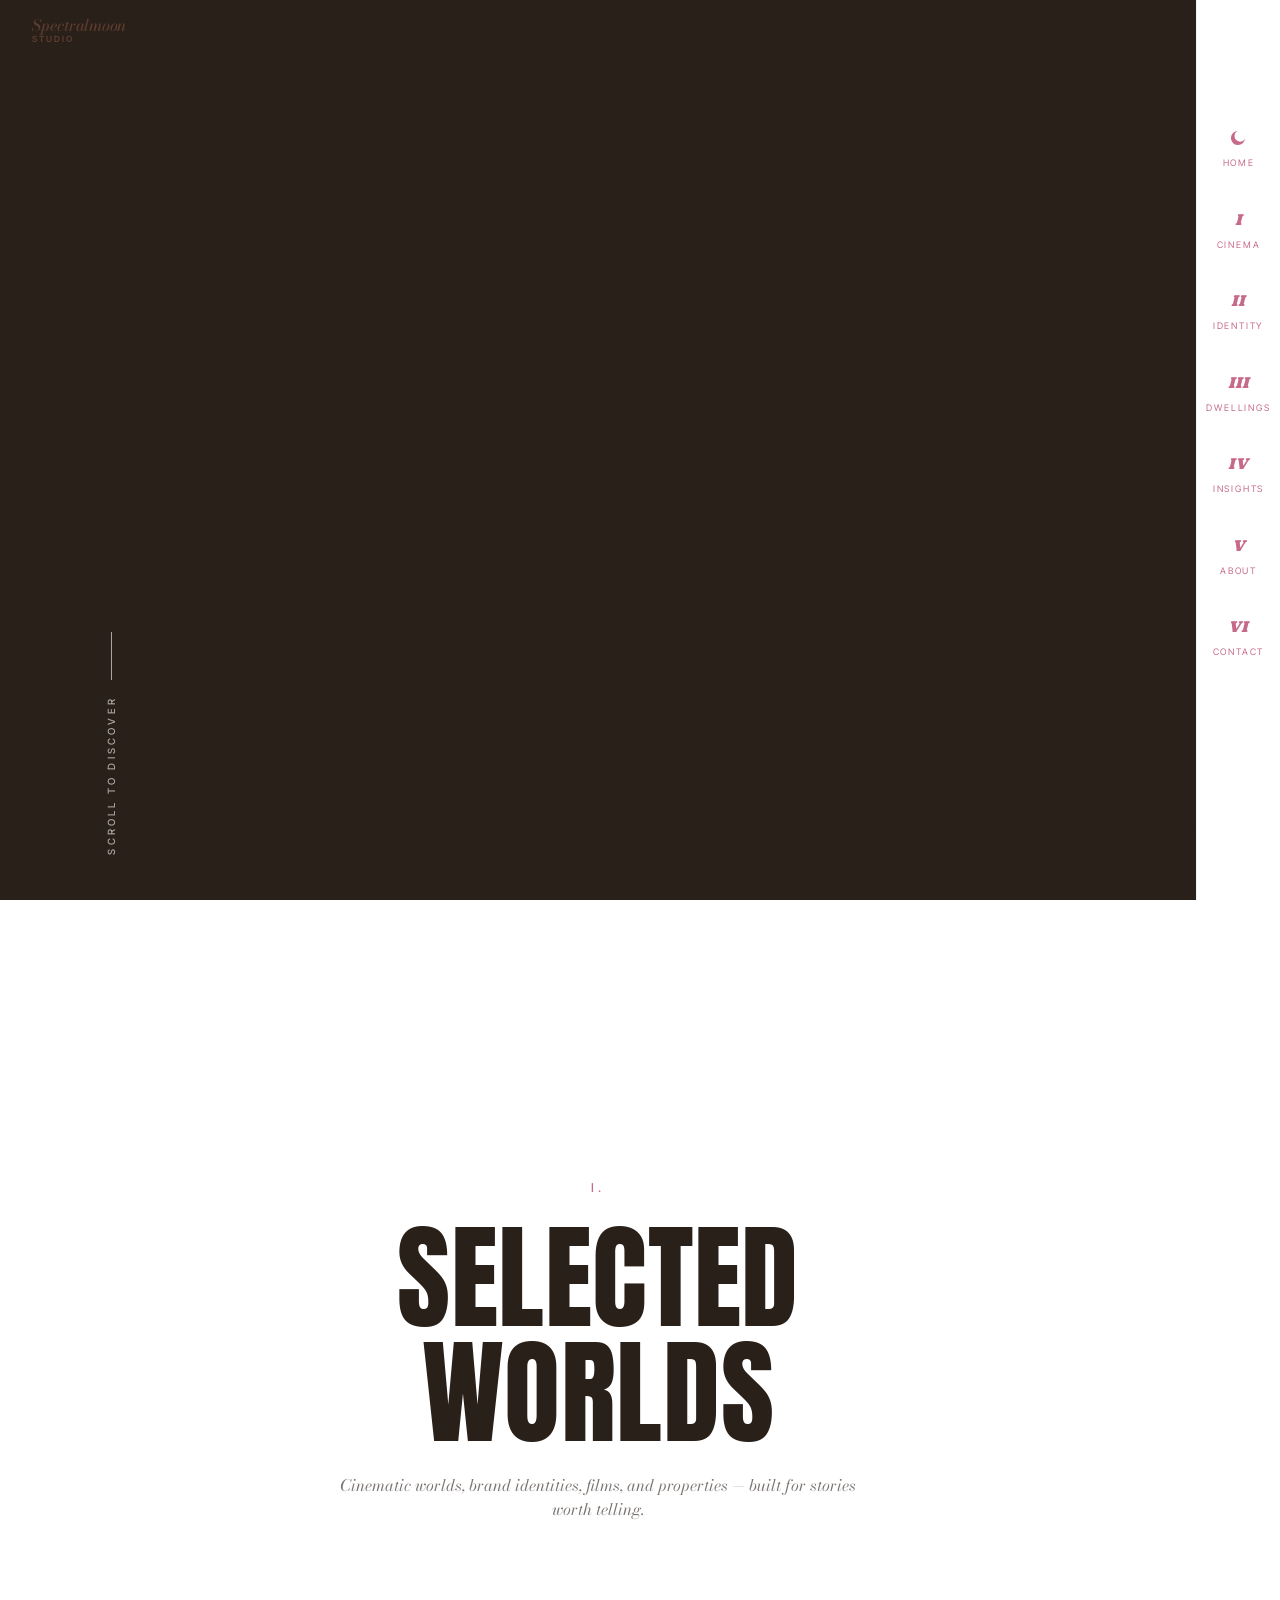
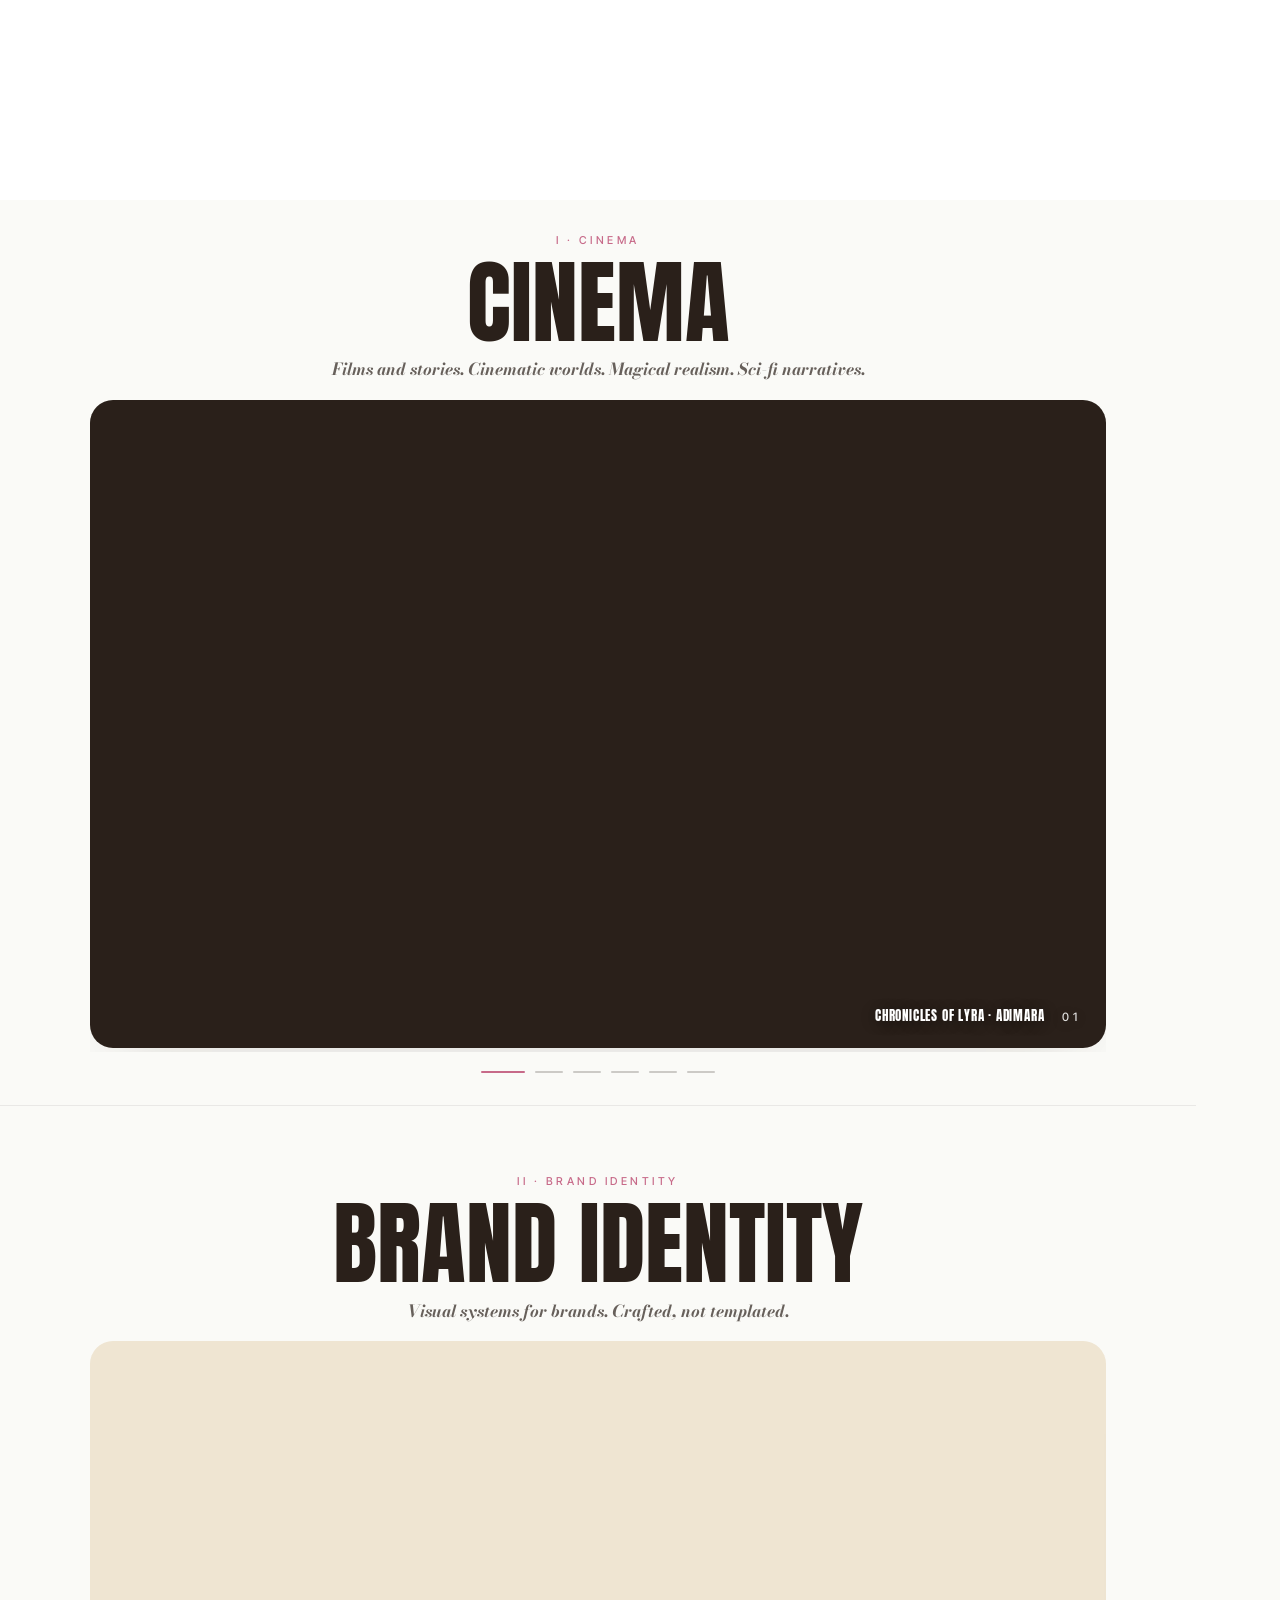
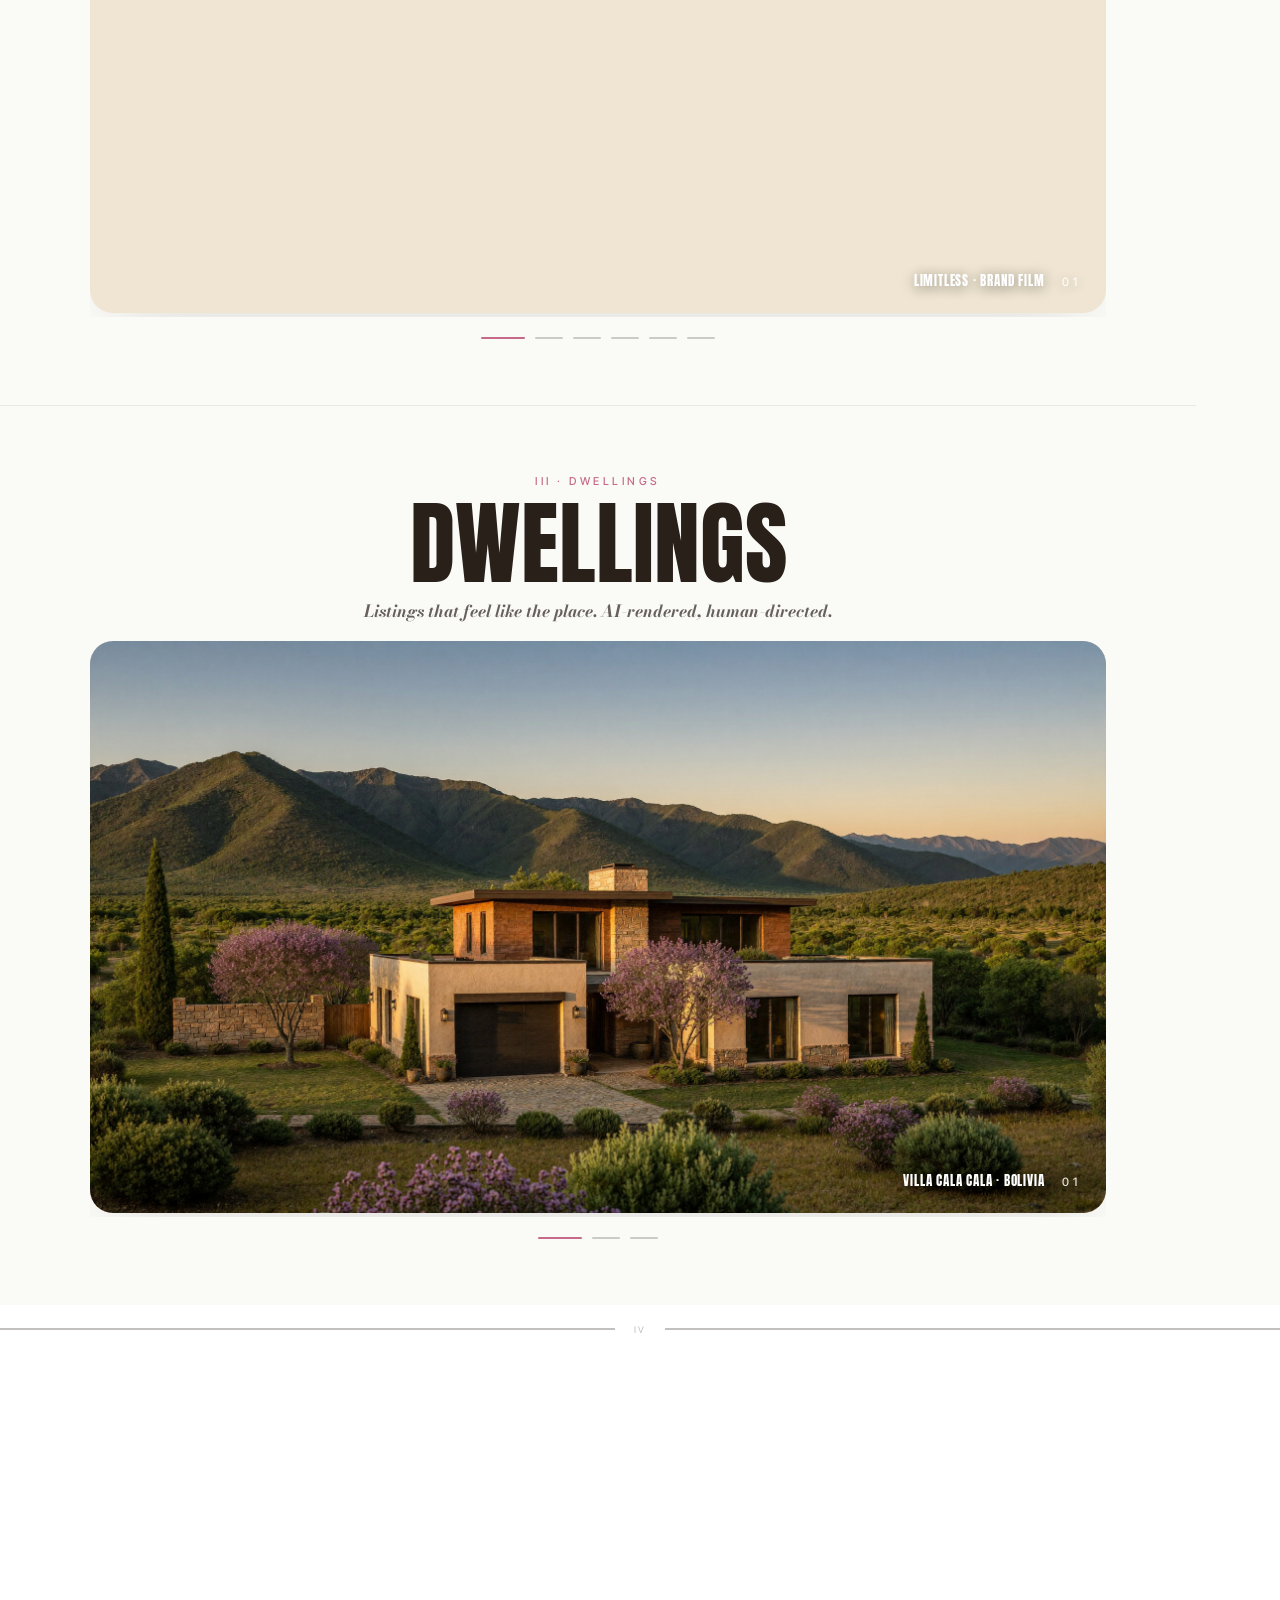
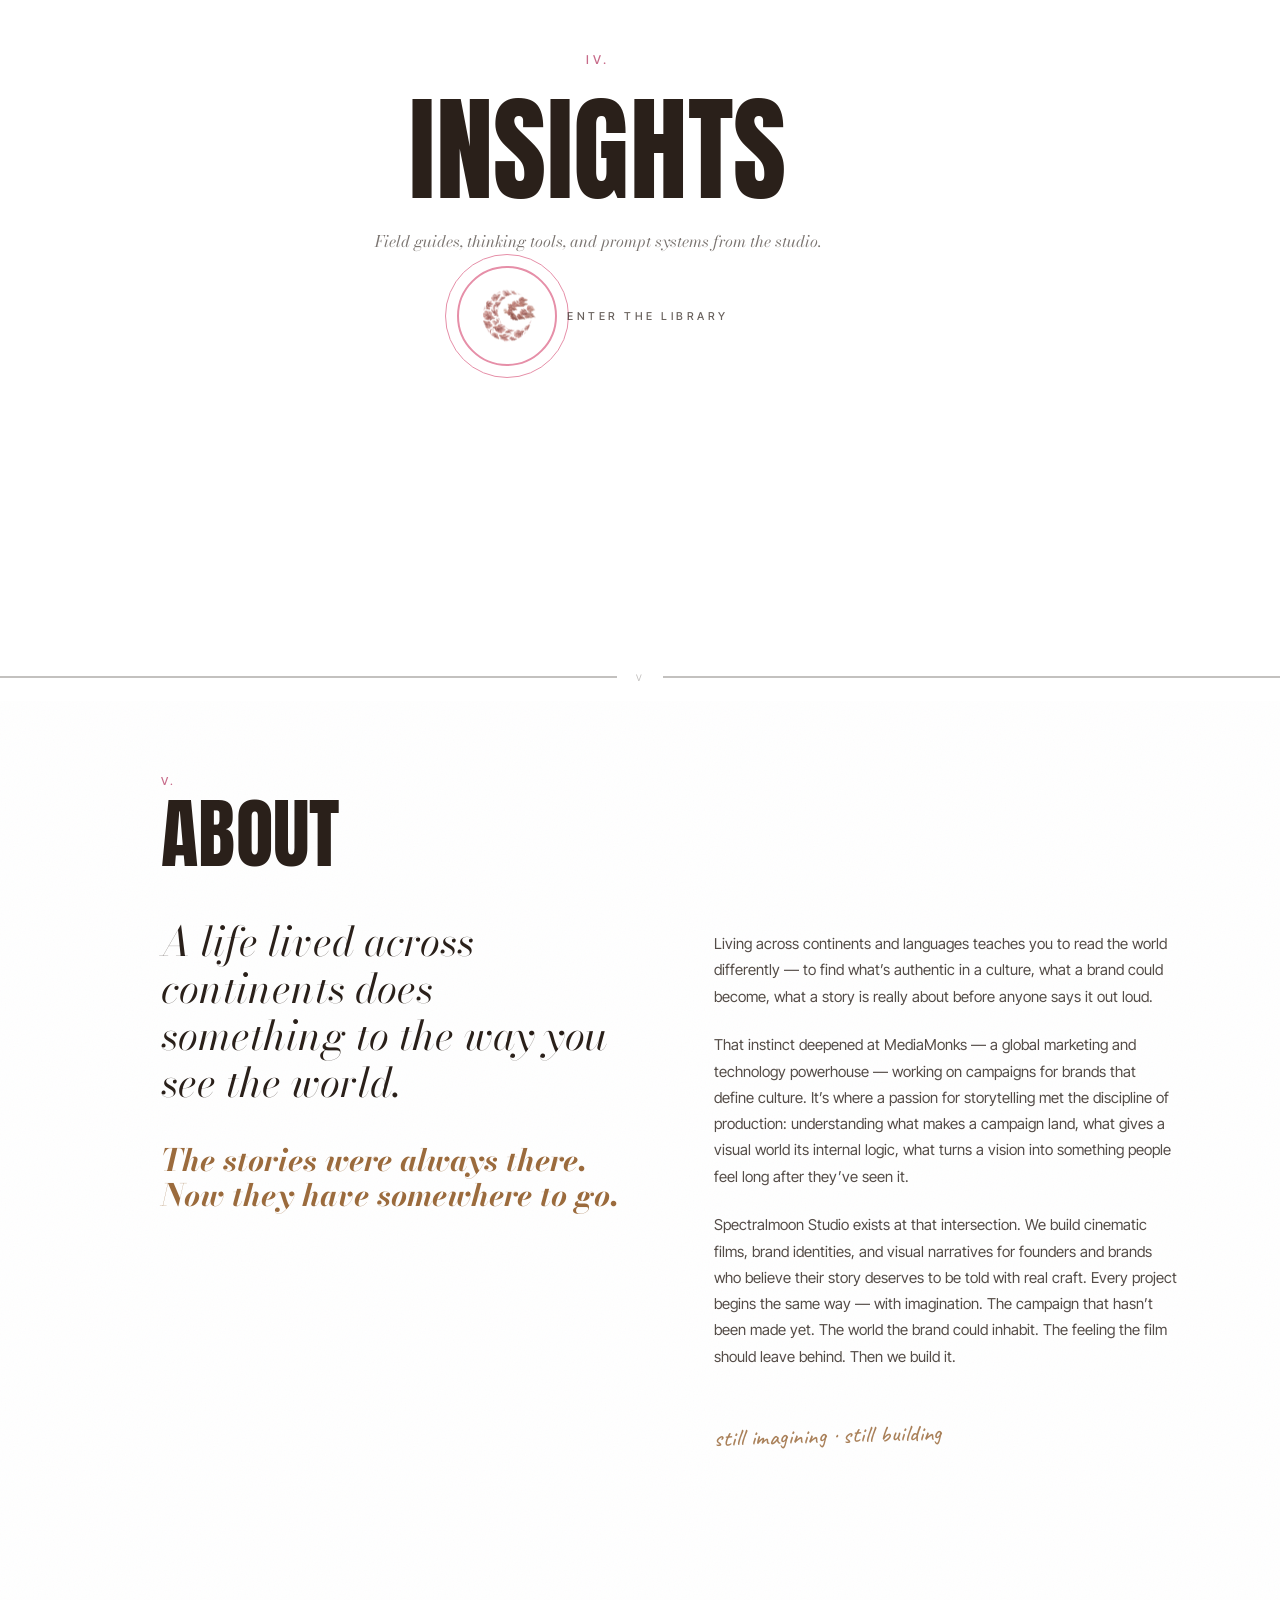
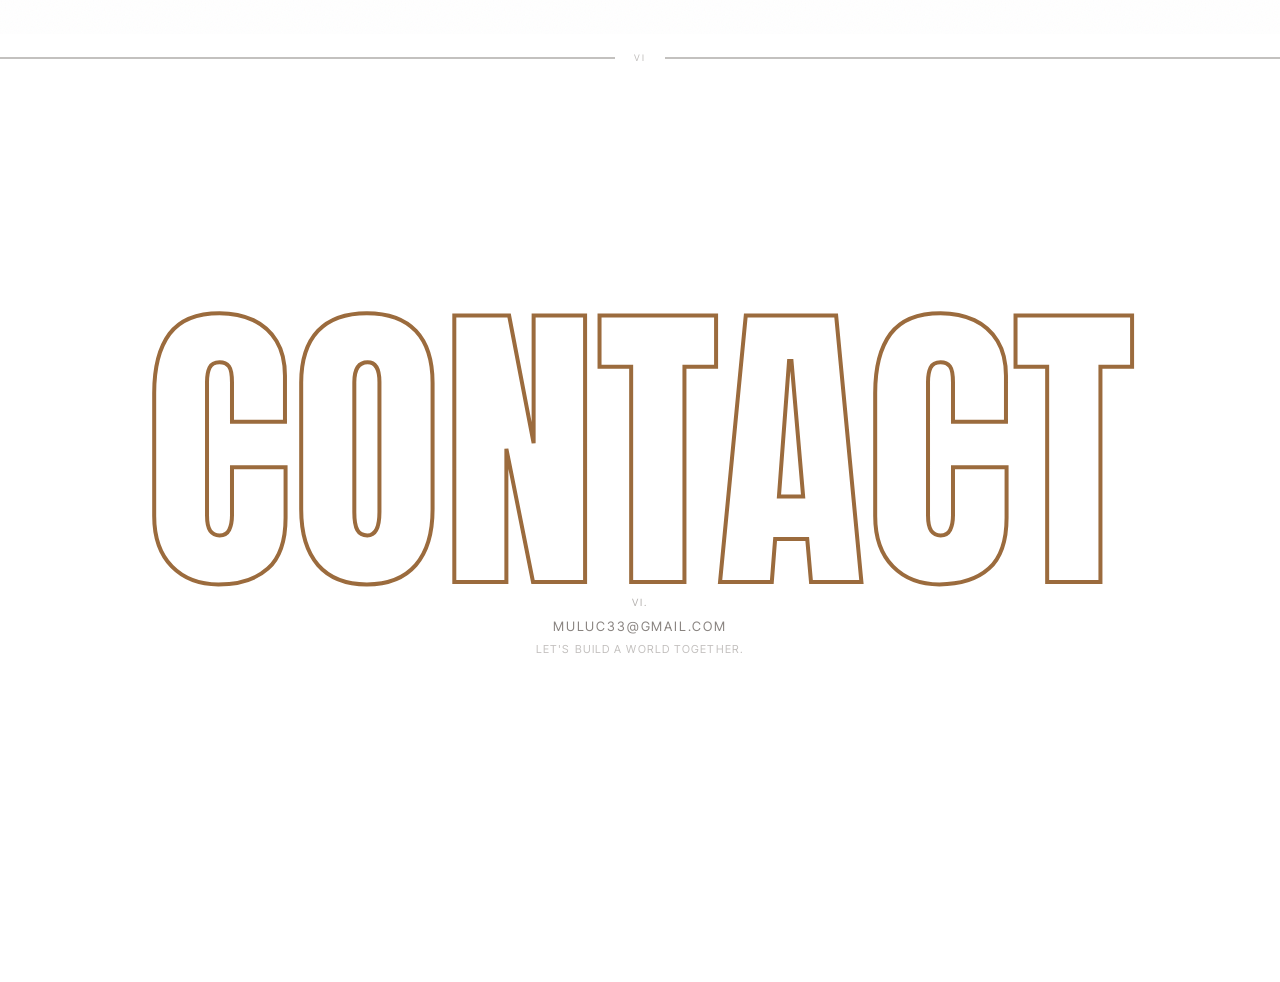
==== commit 25c0180d: "Add I Follow Rivers to Cinema + Regenara clinic film (Dra. Pamela Gonzales) to Brand Identity" ====
--- a/index.html
+++ b/index.html
@@ -13,7 +13,7 @@
   <!-- UI/body fonts: swap is fine — fallbacks are close enough at small sizes -->
   <link href="https://fonts.googleapis.com/css2?family=Bodoni+Moda:ital,opsz,wght@0,6..96,400;0,6..96,700;1,6..96,400;1,6..96,700&family=Caveat:wght@500;600&family=Fraunces:ital,opsz,wght@0,9..144,300..900;1,9..144,300..900&family=Inter+Tight:wght@400;500;600&display=swap" rel="stylesheet" />
 
-  <link rel="stylesheet" href="style.v2.css?v=1786100000" />
+  <link rel="stylesheet" href="style.v2.css?v=1786400000" />
 </head>
 <body>
 
@@ -218,9 +218,19 @@
                 <span class="carousel__title">Left Behind</span>
               </figcaption>
             </figure>
+            <figure class="carousel__item" data-full-src="assets/cinema_06_follow_web.mp4">
+              <video class="carousel__video" autoplay muted loop playsinline>
+                <source src="assets/cinema_06_follow_preview.mp4" type="video/mp4" />
+              </video>
+              <figcaption class="carousel__caption">
+                <span class="carousel__num">06</span>
+                <span class="carousel__title">I Follow Rivers</span>
+              </figcaption>
+            </figure>
           </div>
           <div class="carousel__progress" aria-hidden="true">
             <span class="carousel__dot is-active"></span>
+            <span class="carousel__dot"></span>
             <span class="carousel__dot"></span>
             <span class="carousel__dot"></span>
             <span class="carousel__dot"></span>
@@ -282,9 +292,19 @@
                 <span class="carousel__title">Grime Glow · Fashion Film</span>
               </figcaption>
             </figure>
+            <figure class="carousel__item" data-full-src="assets/brand_06_regenara_web.mp4">
+              <video class="carousel__video" autoplay muted loop playsinline>
+                <source src="assets/brand_06_regenara_preview.mp4" type="video/mp4" />
+              </video>
+              <figcaption class="carousel__caption">
+                <span class="carousel__num">06</span>
+                <span class="carousel__title">Regenara · Dra. Pamela Gonzales</span>
+              </figcaption>
+            </figure>
           </div>
           <div class="carousel__progress" aria-hidden="true">
             <span class="carousel__dot is-active"></span>
+            <span class="carousel__dot"></span>
             <span class="carousel__dot"></span>
             <span class="carousel__dot"></span>
             <span class="carousel__dot"></span>
--- a/style.v2.css
+++ b/style.v2.css
@@ -2910,3 +2910,107 @@
   /* Cinema card sizing (3:2, object-fit:cover) is now set in base styles above —
      applies to both desktop and mobile. No overrides needed here. */
 }
+
+
+/* =============================================
+   COMMISSIONS — client case-study rows
+   Story left · film right (echoes /work/tsama)
+   ============================================= */
+.commissions{
+  max-width: 1240px;
+  margin: 0 auto;
+  padding: clamp(8px,2vw,40px) clamp(20px,5vw,80px) clamp(40px,6vw,90px);
+}
+.commission{
+  display: grid;
+  grid-template-columns: 40% 60%;
+  gap: clamp(28px,4vw,72px);
+  align-items: center;
+  padding: clamp(36px,5vw,72px) 0;
+}
+.commission + .commission{ border-top: 1px solid rgba(42,32,26,.12); }
+.commission__text{ max-width: 46ch; }
+.commission__eyebrow{
+  display:block;
+  font-family: var(--font-ui);
+  font-size: 11px; letter-spacing: .32em; text-transform: uppercase;
+  color: var(--rose-deep); margin-bottom: 16px;
+}
+.commission__title{
+  font-family: "Fraunces", Georgia, serif; font-weight: 400;
+  font-size: clamp(40px,4.6vw,78px); line-height:.98; letter-spacing:-.015em;
+  color: var(--espresso); margin: 0 0 10px;
+}
+.commission__client{
+  font-family: "Fraunces", Georgia, serif; font-style: italic;
+  font-size: 15px; color: var(--ochre); margin: 0 0 26px;
+}
+.commission__story{ display:flex; flex-direction:column; gap:16px; }
+.commission__story p{
+  font-family: var(--font-ui); font-size: 15px; line-height: 1.66;
+  color: #6B5B4E; margin: 0;
+}
+.commission__label{
+  display:block; font-size: 10.5px; letter-spacing: .26em; text-transform: uppercase;
+  color: var(--espresso); margin-bottom: 5px; opacity:.72;
+}
+.commission__cta{
+  display:inline-flex; align-items:center; margin-top: 30px;
+  padding: 12px 22px; border: 1px solid rgba(42,32,26,.22); border-radius: 999px;
+  font-family: var(--font-ui); font-size: 13px; letter-spacing:.02em;
+  color: var(--espresso);
+  transition: background .3s var(--ease-out), color .3s, border-color .3s;
+}
+.commission__cta:hover{ background: var(--espresso); color:#fff; border-color: var(--espresso); }
+.commission__media{ display:flex; justify-content:center; }
+.commission__player{
+  line-height:0; border-radius: 14px; overflow:hidden; background:#000; max-width:100%;
+  box-shadow: 0 30px 70px rgba(42,32,26,.20), 0 0 0 1px rgba(42,32,26,.10);
+}
+.commission__player video{ display:block; width:100%; height:auto; max-height: 78vh; }
+.commission__player--portrait{ max-width: 400px; }
+.commission__player--portrait video{ width:auto; max-width:100%; }
+
+@media (max-width: 900px){
+  .commission{ grid-template-columns: 1fr; gap: 22px; padding: 40px 0; }
+  .commission__text{ max-width:none; }
+  .commission__player video{ max-height: 70vh; }
+  .commission__player--portrait{ max-width: 320px; margin:0 auto; }
+}
+
+
+/* ----- Commissions: one-per-screen carousel overrides ----- */
+.commissions{ padding: clamp(8px,2vw,32px) 0 clamp(40px,5vw,80px); max-width:none; }
+.commissions__viewport{ overflow:hidden; max-width:1240px; margin:0 auto; padding:0 clamp(20px,5vw,80px); }
+.commissions__track{ display:flex; transition: transform .6s var(--ease-out); will-change:transform; }
+.commission{ flex:0 0 100%; min-width:0; box-sizing:border-box; padding: clamp(16px,3vw,40px) 0; align-items:center; }
+.commission + .commission{ border-top:none; }
+.commissions__controls{ display:flex; align-items:center; justify-content:center; gap:22px; margin-top:18px; }
+.commissions__arrow{
+  width:44px; height:44px; border-radius:50%; border:1px solid rgba(42,32,26,.2);
+  background:transparent; color:var(--espresso); display:flex; align-items:center; justify-content:center;
+  transition: background .3s var(--ease-out), color .3s, border-color .3s;
+}
+.commissions__arrow:hover{ background:var(--espresso); color:#fff; border-color:var(--espresso); }
+.commissions__dots{ display:flex; gap:10px; align-items:center; }
+.commissions__dot{
+  width:8px; height:8px; border-radius:50%; border:none; padding:0;
+  background:rgba(42,32,26,.22); transition: background .3s, transform .3s;
+}
+.commissions__dot.is-active{ background:var(--rose-deep); transform:scale(1.35); }
+@media (max-width:900px){
+  .commission{ grid-template-columns:1fr; gap:20px; padding: 18px 0 6px; }
+  .commissions__viewport{ padding:0 20px; }
+}
+
+
+/* ----- Commissions carousel: fix bleed + height ----- */
+.commissions{ max-width:1240px; margin:0 auto; padding: clamp(8px,2vw,32px) clamp(20px,5vw,80px) clamp(36px,5vw,72px); }
+.commissions__viewport{ padding:0; max-width:none; }
+.commission__player--portrait video{ max-height:64vh; }
+.commission__player video{ max-height:64vh; }
+@media (max-width:900px){
+  .commissions{ padding: clamp(8px,2vw,24px) 20px 32px; }
+  .commission__player video,
+  .commission__player--portrait video{ max-height:62vh; }
+}
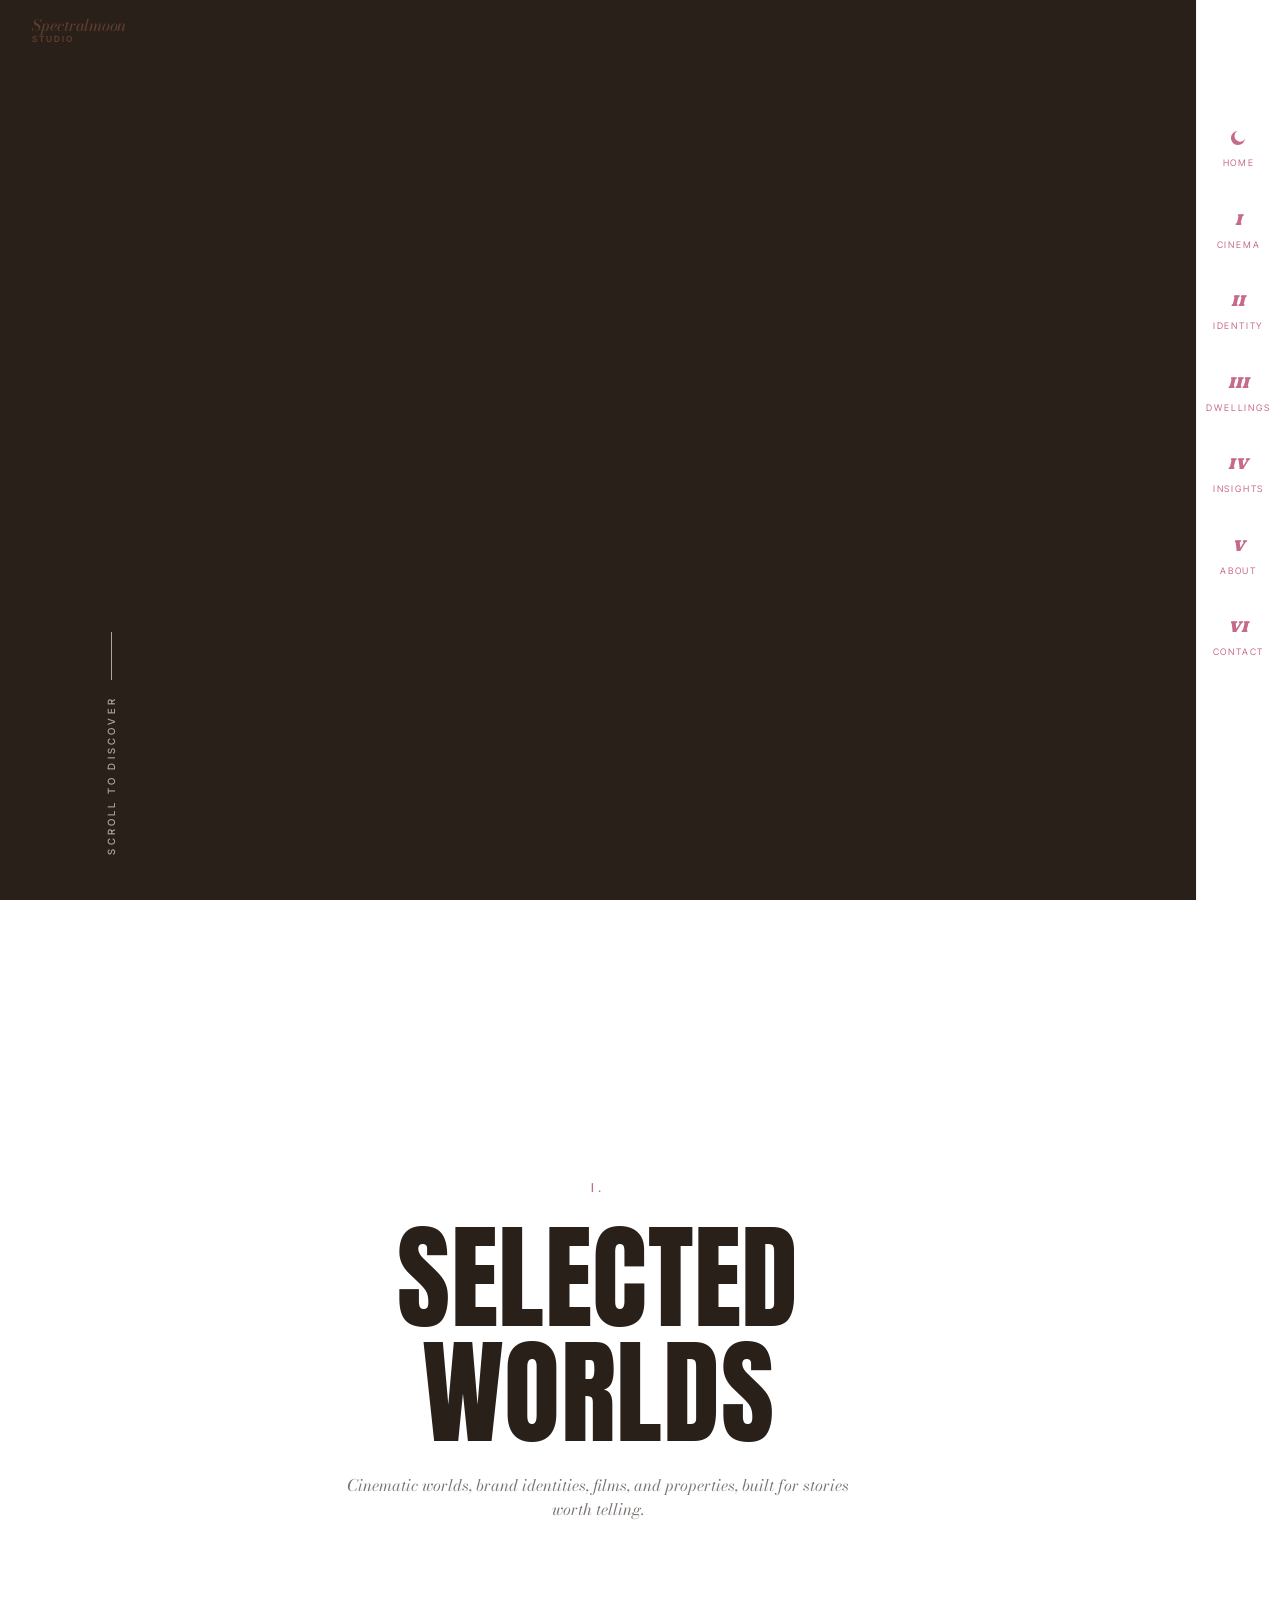
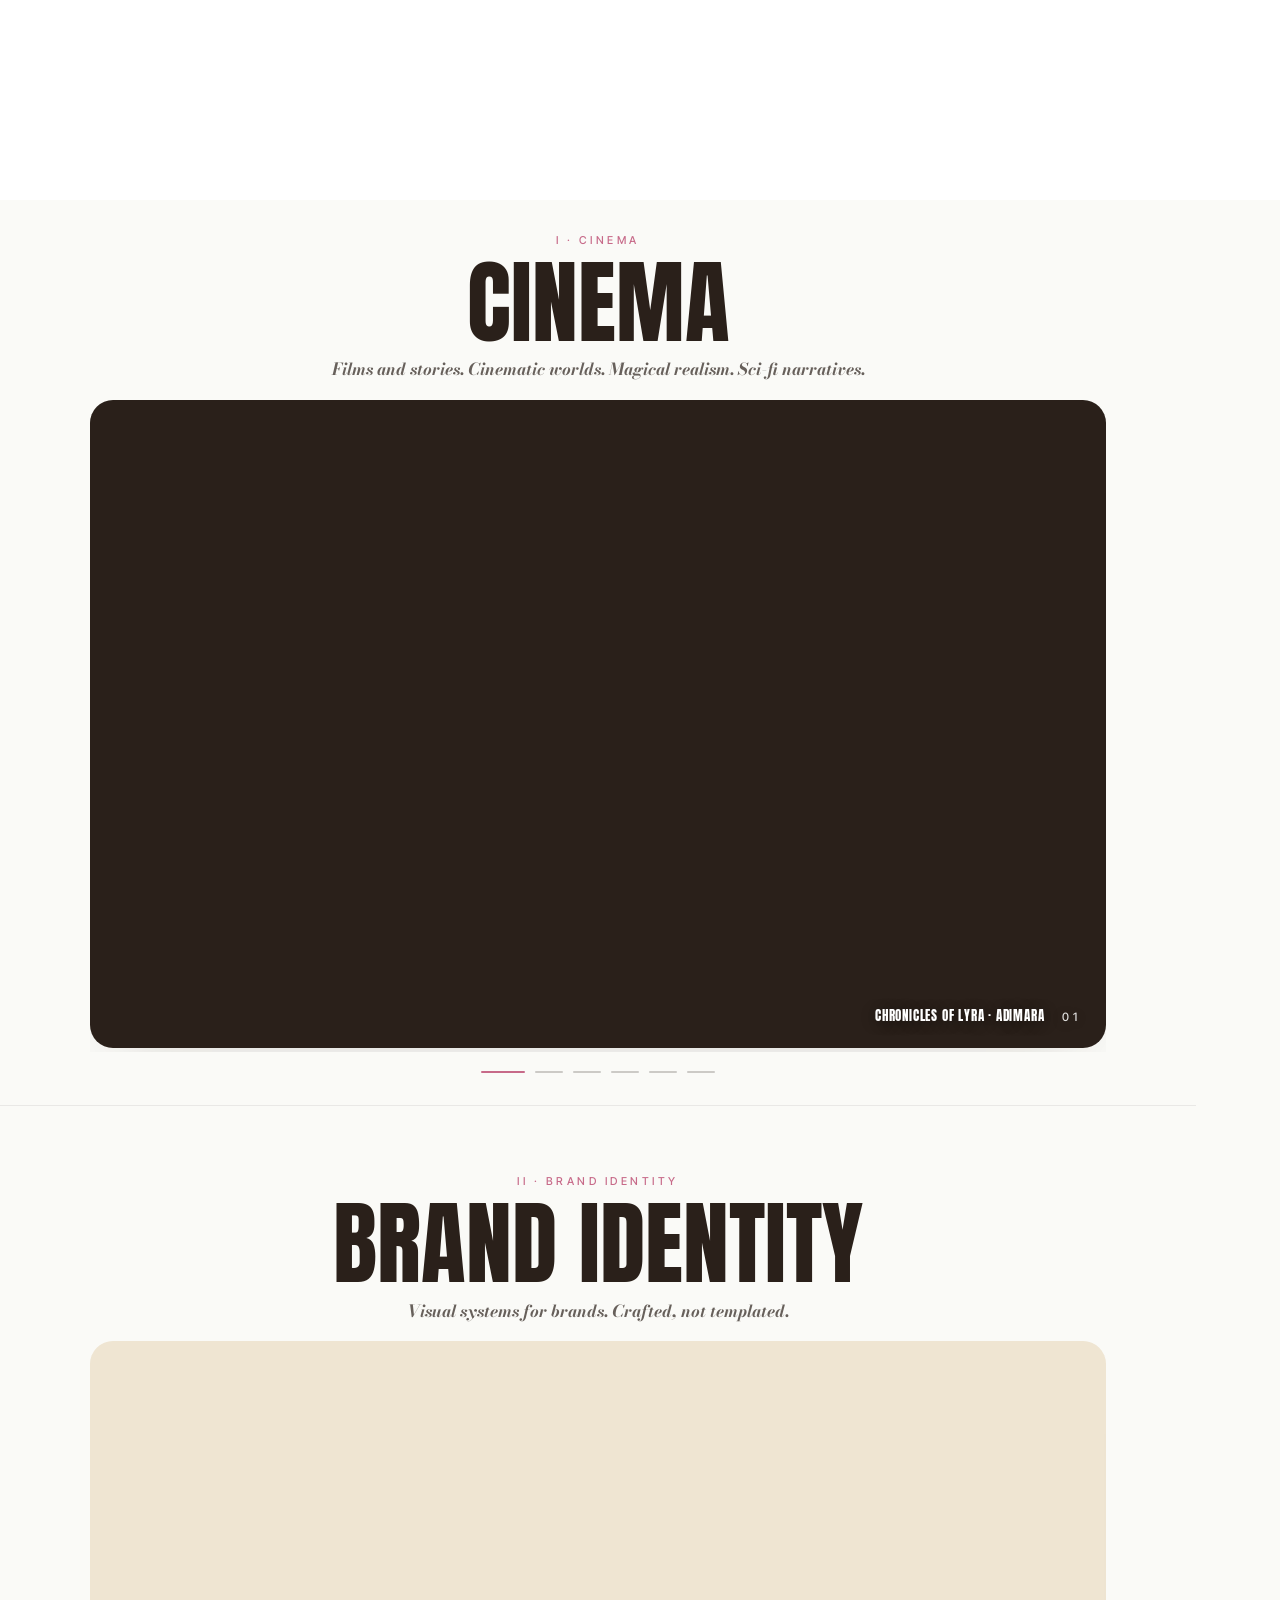
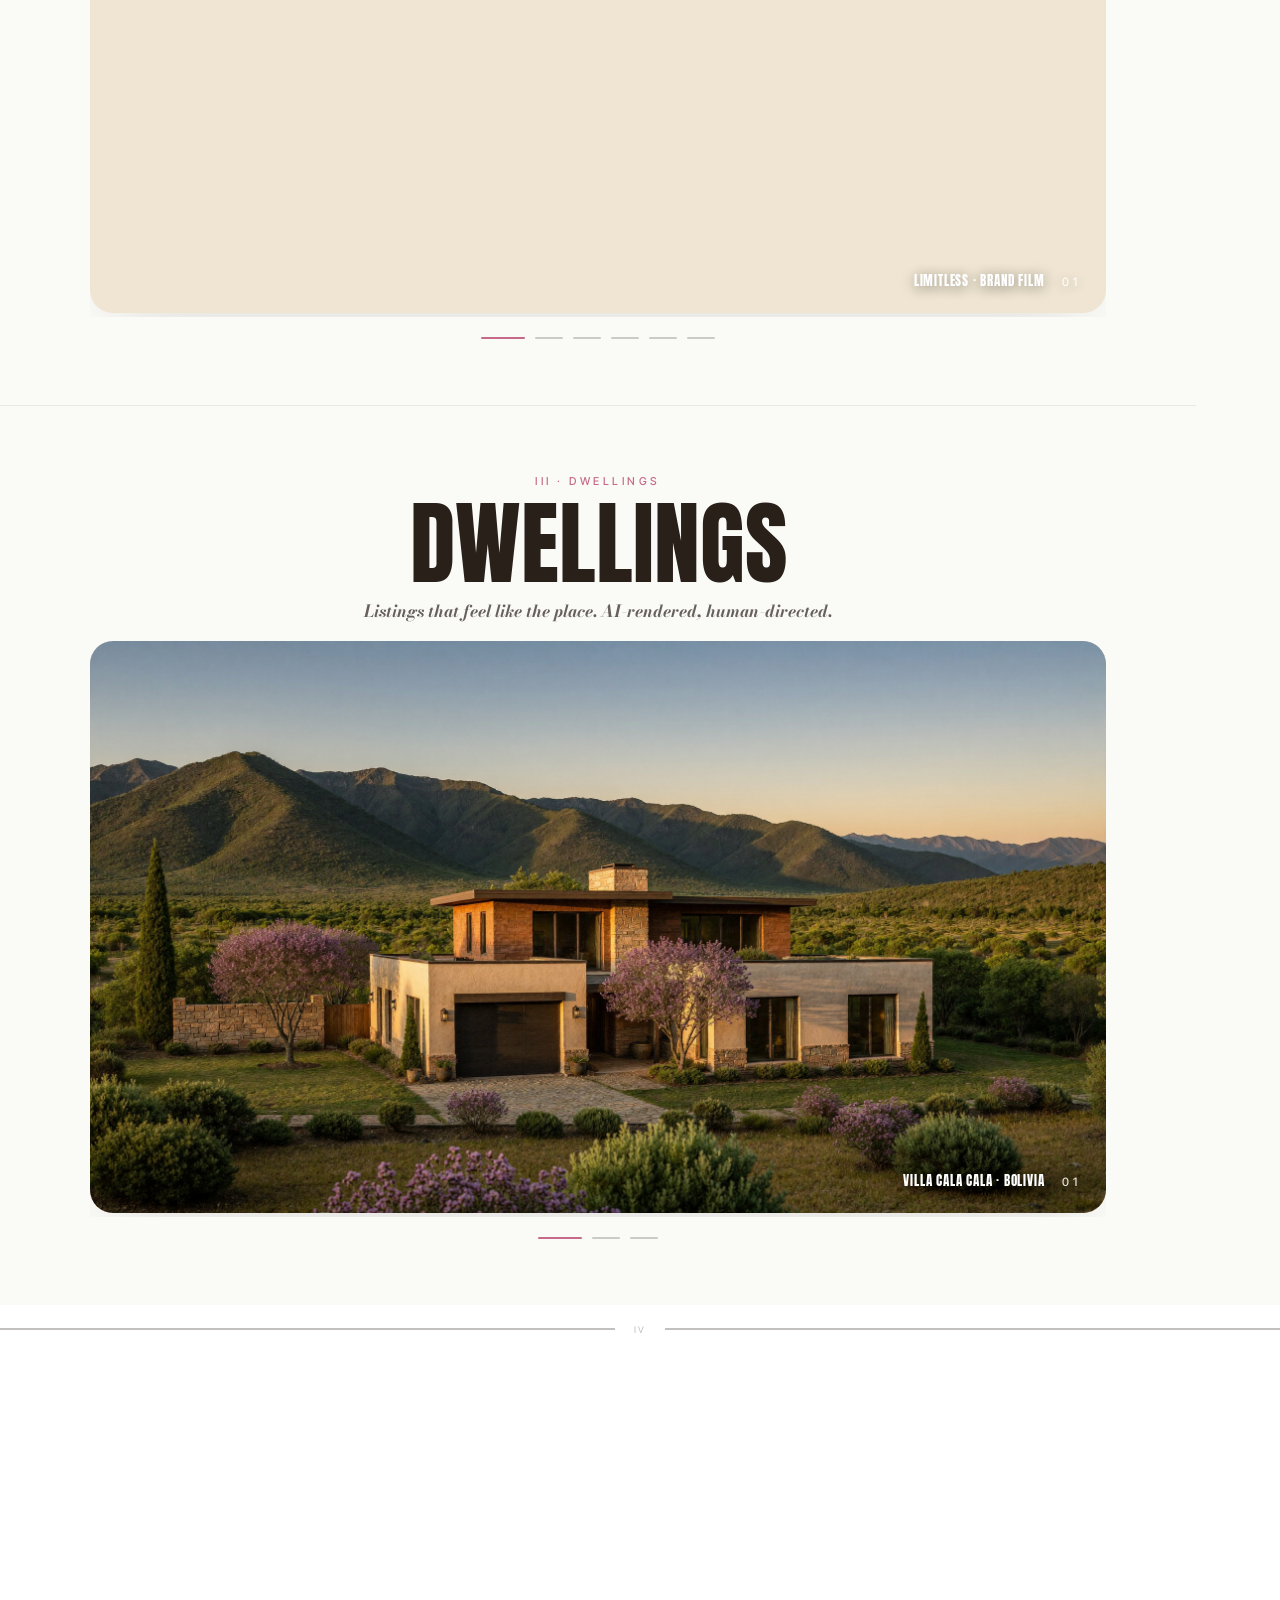
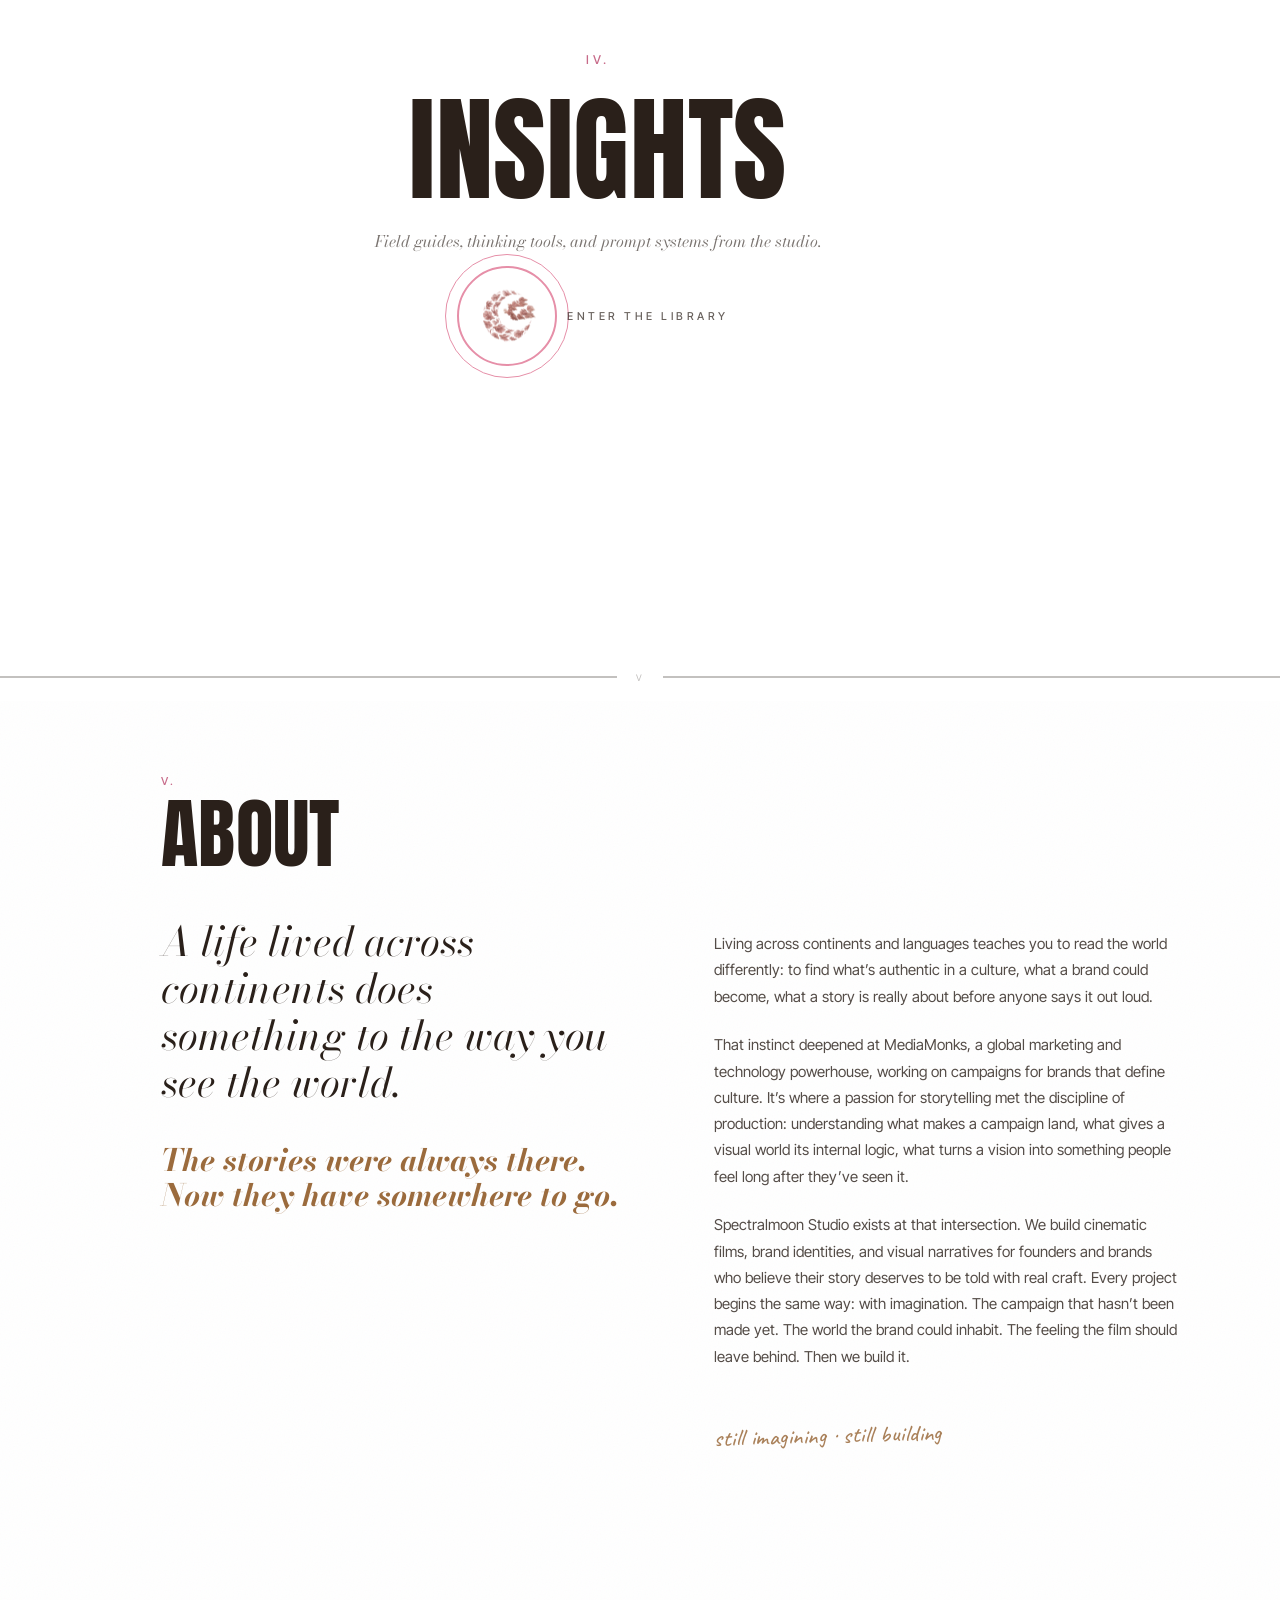
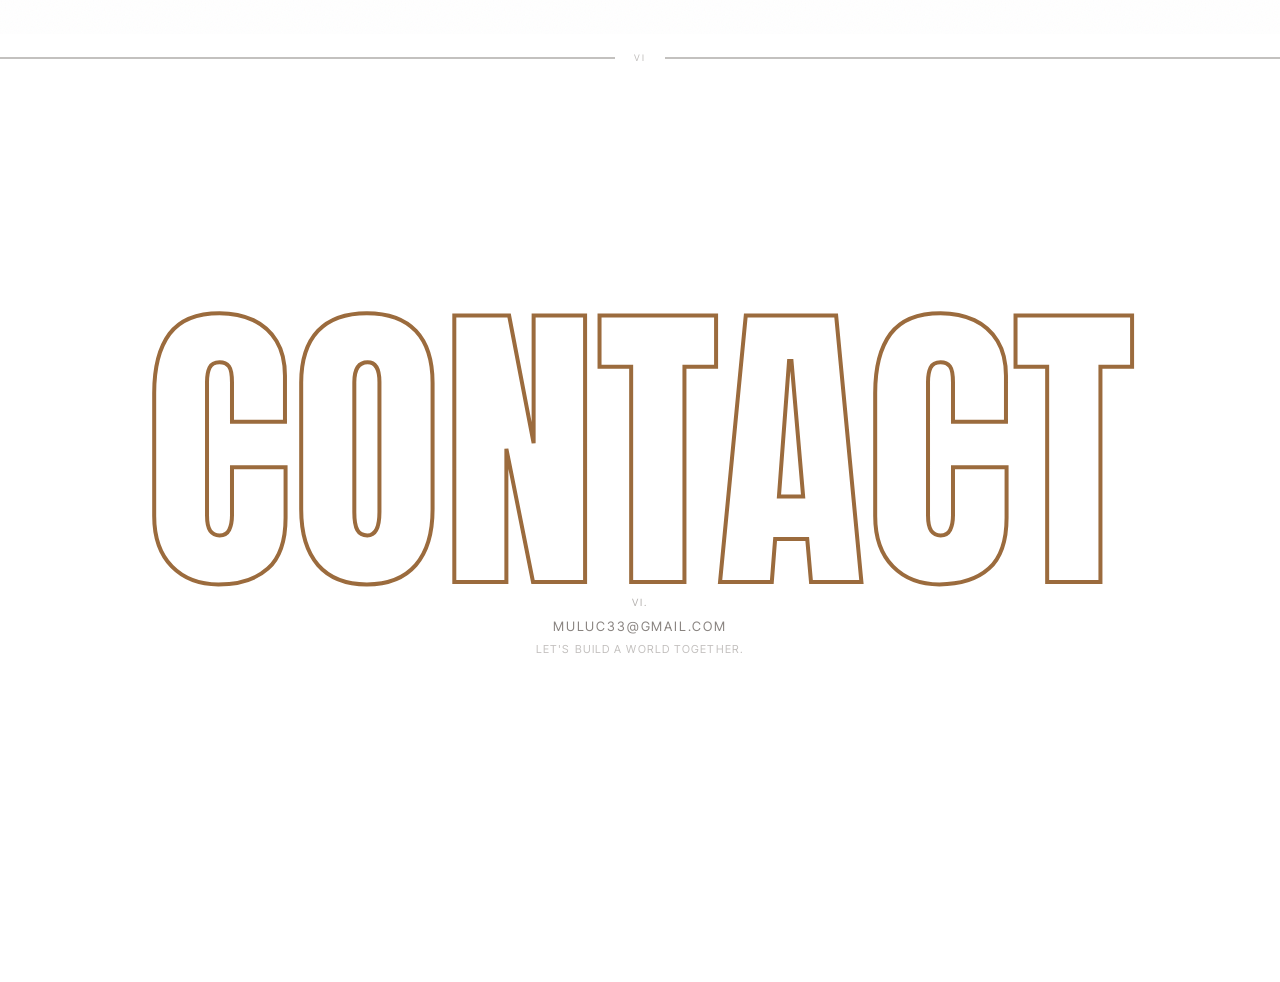
==== commit 0d7216c0: "Humanize studio copy: remove em dashes, soften claims, trim manuals" ====
--- a/index.html
+++ b/index.html
@@ -125,7 +125,7 @@
           <p class="manifesto__line manifesto__line--2">
             <span class="manifesto__stair manifesto__stair--1">Studio of</span>
             <span class="manifesto__stair manifesto__stair--2">imagined</span>
-            <span class="manifesto__stair manifesto__stair--3">worlds<span class="manifesto__signature" aria-hidden="true"> — Susana</span></span>
+            <span class="manifesto__stair manifesto__stair--3">worlds<span class="manifesto__signature" aria-hidden="true"> · Susana</span></span>
           </p>
         </div>
         <figure class="manifesto__figure manifesto__figure--fish" aria-hidden="true">
@@ -159,7 +159,7 @@
     <div class="section-intro__inner">
       <span class="section-intro__num">I.</span>
       <h2 class="section-intro__title">Selected Worlds</h2>
-      <p class="section-intro__desc">Cinematic worlds, brand identities, films, and properties — built for stories worth telling.</p>
+      <p class="section-intro__desc">Cinematic worlds, brand identities, films, and properties, built for stories worth telling.</p>
     </div>
   </section>
 
@@ -322,14 +322,14 @@
         <div class="carousel" data-carousel>
           <div class="carousel__track">
             <figure class="carousel__item" data-lightbox-src="assets/dwell_06.jpg" data-lightbox-caption="Villa Cala Cala · Bolivia">
-              <img class="carousel__img" src="assets/dwell_06.jpg" alt="Villa Cala Cala — golden hour exterior, Bolivia" loading="lazy" />
+              <img class="carousel__img" src="assets/dwell_06.jpg" alt="Villa Cala Cala, golden hour exterior, Bolivia" loading="lazy" />
               <figcaption class="carousel__caption">
                 <span class="carousel__num">01</span>
                 <span class="carousel__title">Villa Cala Cala · Bolivia</span>
               </figcaption>
             </figure>
             <figure class="carousel__item" data-lightbox-src="assets/dwell_07.jpg" data-lightbox-caption="Villa Cala Cala · Interior · Japandi">
-              <img class="carousel__img" src="assets/dwell_07.jpg" alt="Villa Cala Cala — Japandi interior, Bolivia" loading="lazy" />
+              <img class="carousel__img" src="assets/dwell_07.jpg" alt="Villa Cala Cala, Japandi interior, Bolivia" loading="lazy" />
               <figcaption class="carousel__caption">
                 <span class="carousel__num">02</span>
                 <span class="carousel__title">Villa Cala Cala · Interior · Japandi</span>
@@ -404,9 +404,9 @@
 
         <!-- Right — body -->
         <div class="about-body__text">
-          <p>Living across continents and languages teaches you to read the world differently — to find what’s authentic in a culture, what a brand could become, what a story is really about before anyone says it out loud.</p>
-          <p>That instinct deepened at MediaMonks — a global marketing and technology powerhouse — working on campaigns for brands that define culture. It’s where a passion for storytelling met the discipline of production: understanding what makes a campaign land, what gives a visual world its internal logic, what turns a vision into something people feel long after they’ve seen it.</p>
-          <p>Spectralmoon Studio exists at that intersection. We build cinematic films, brand identities, and visual narratives for founders and brands who believe their story deserves to be told with real craft. Every project begins the same way — with imagination. The campaign that hasn’t been made yet. The world the brand could inhabit. The feeling the film should leave behind. Then we build it.</p>
+          <p>Living across continents and languages teaches you to read the world differently: to find what’s authentic in a culture, what a brand could become, what a story is really about before anyone says it out loud.</p>
+          <p>That instinct deepened at MediaMonks, a global marketing and technology powerhouse, working on campaigns for brands that define culture. It’s where a passion for storytelling met the discipline of production: understanding what makes a campaign land, what gives a visual world its internal logic, what turns a vision into something people feel long after they’ve seen it.</p>
+          <p>Spectralmoon Studio exists at that intersection. We build cinematic films, brand identities, and visual narratives for founders and brands who believe their story deserves to be told with real craft. Every project begins the same way: with imagination. The campaign that hasn’t been made yet. The world the brand could inhabit. The feeling the film should leave behind. Then we build it.</p>
           <span class="about-body__annotation">still imagining · still building</span>
         </div>
 
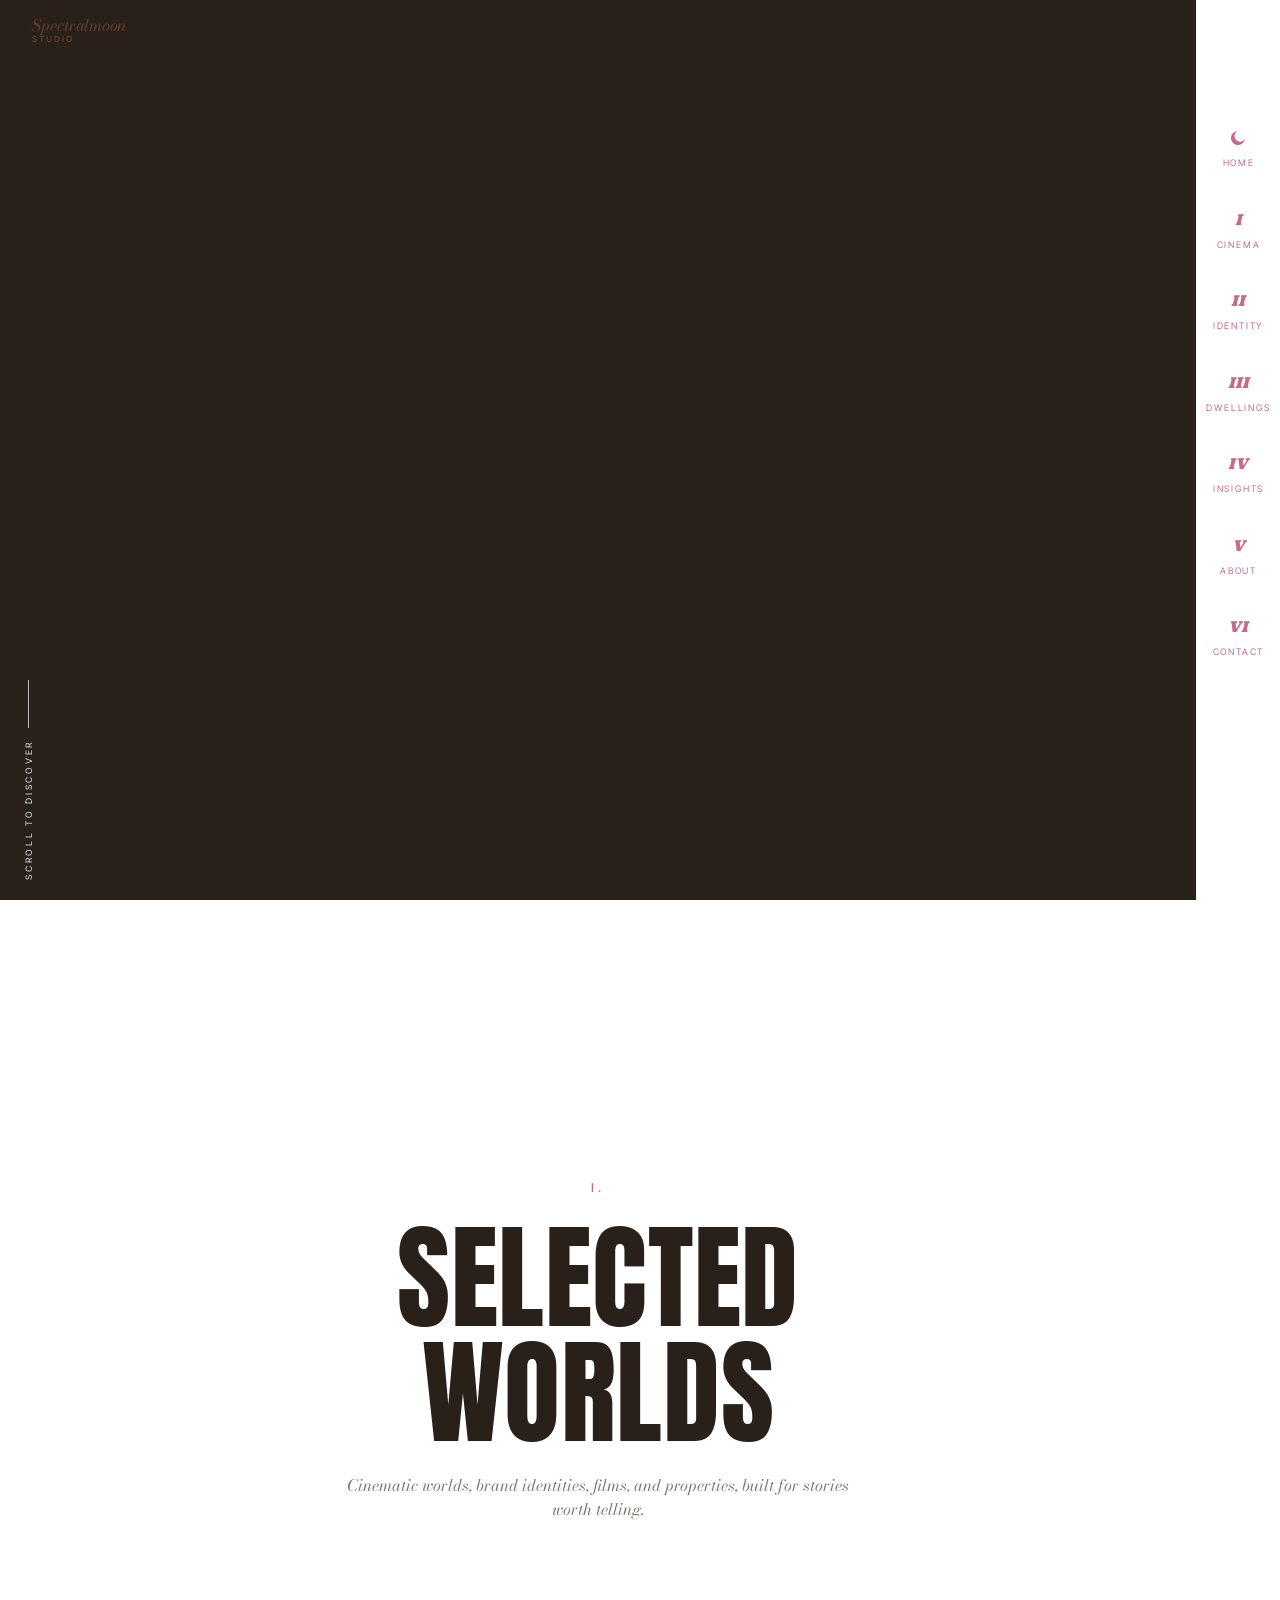
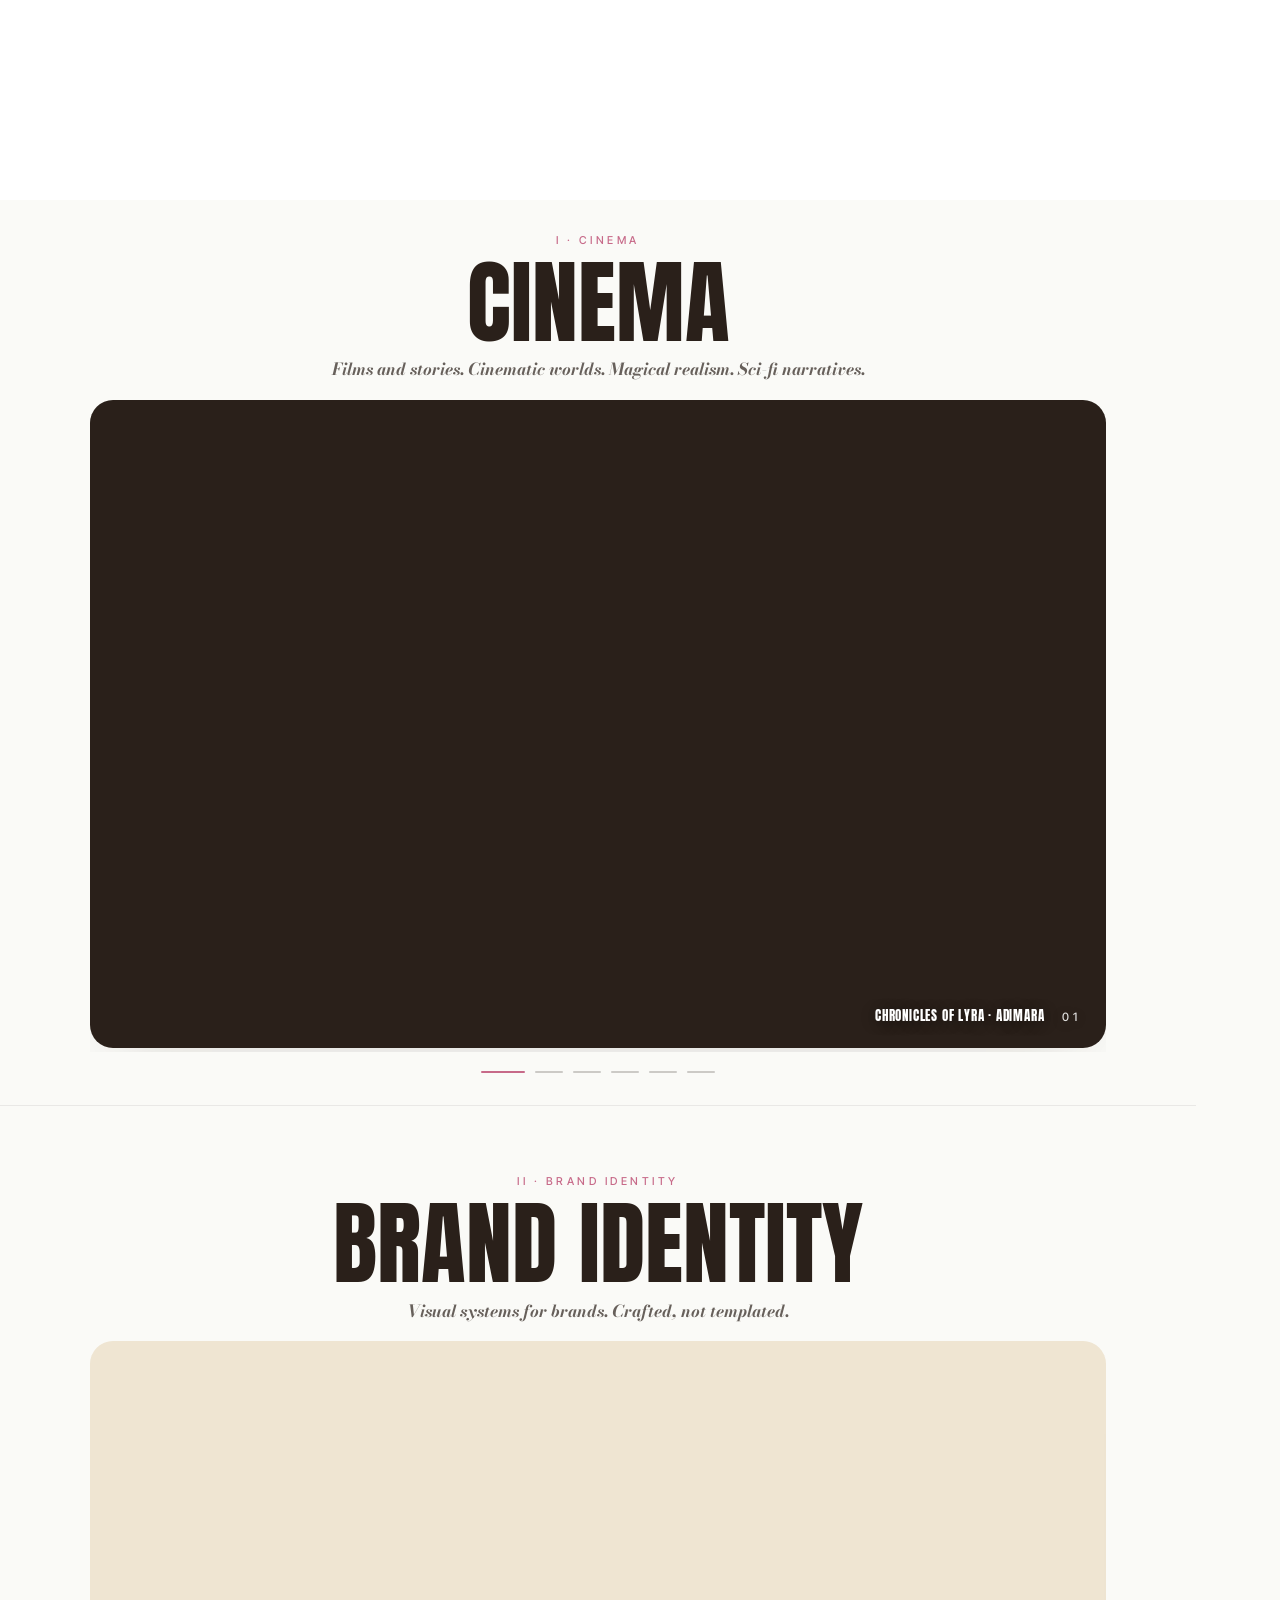
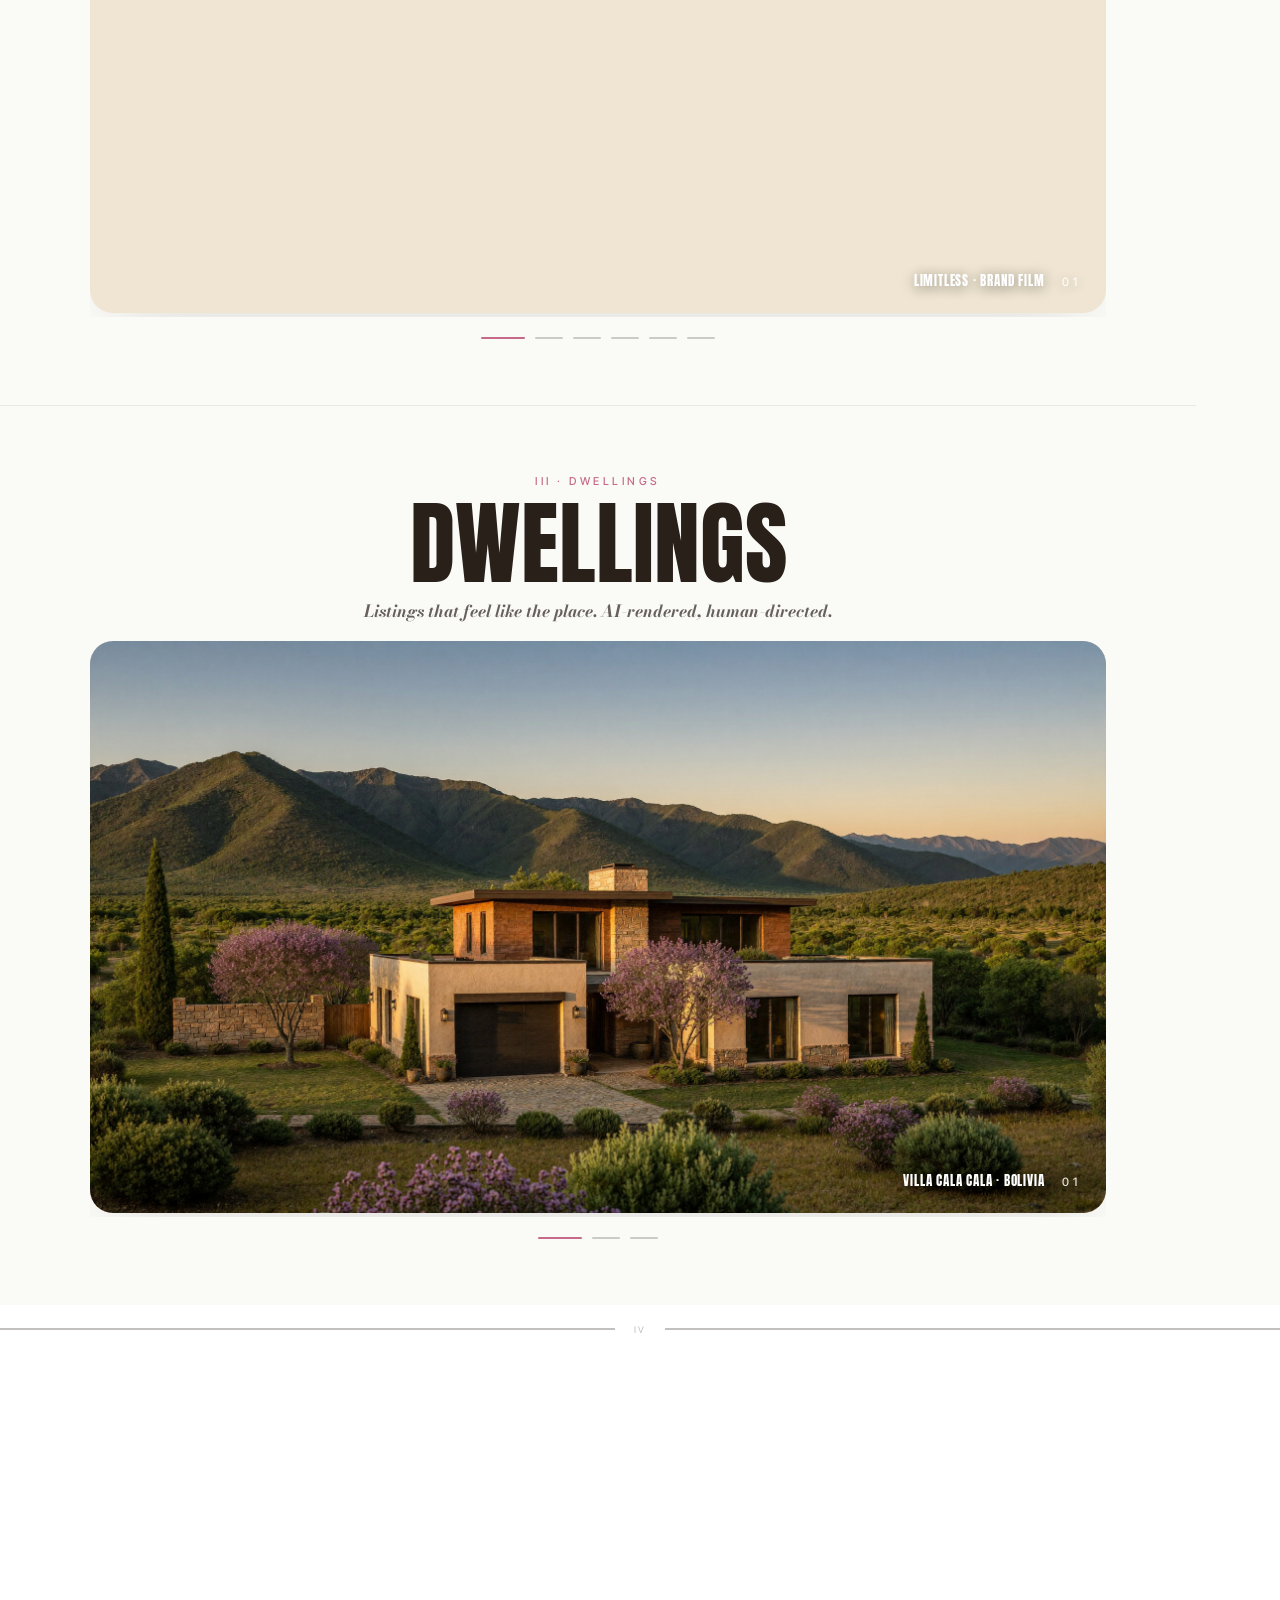
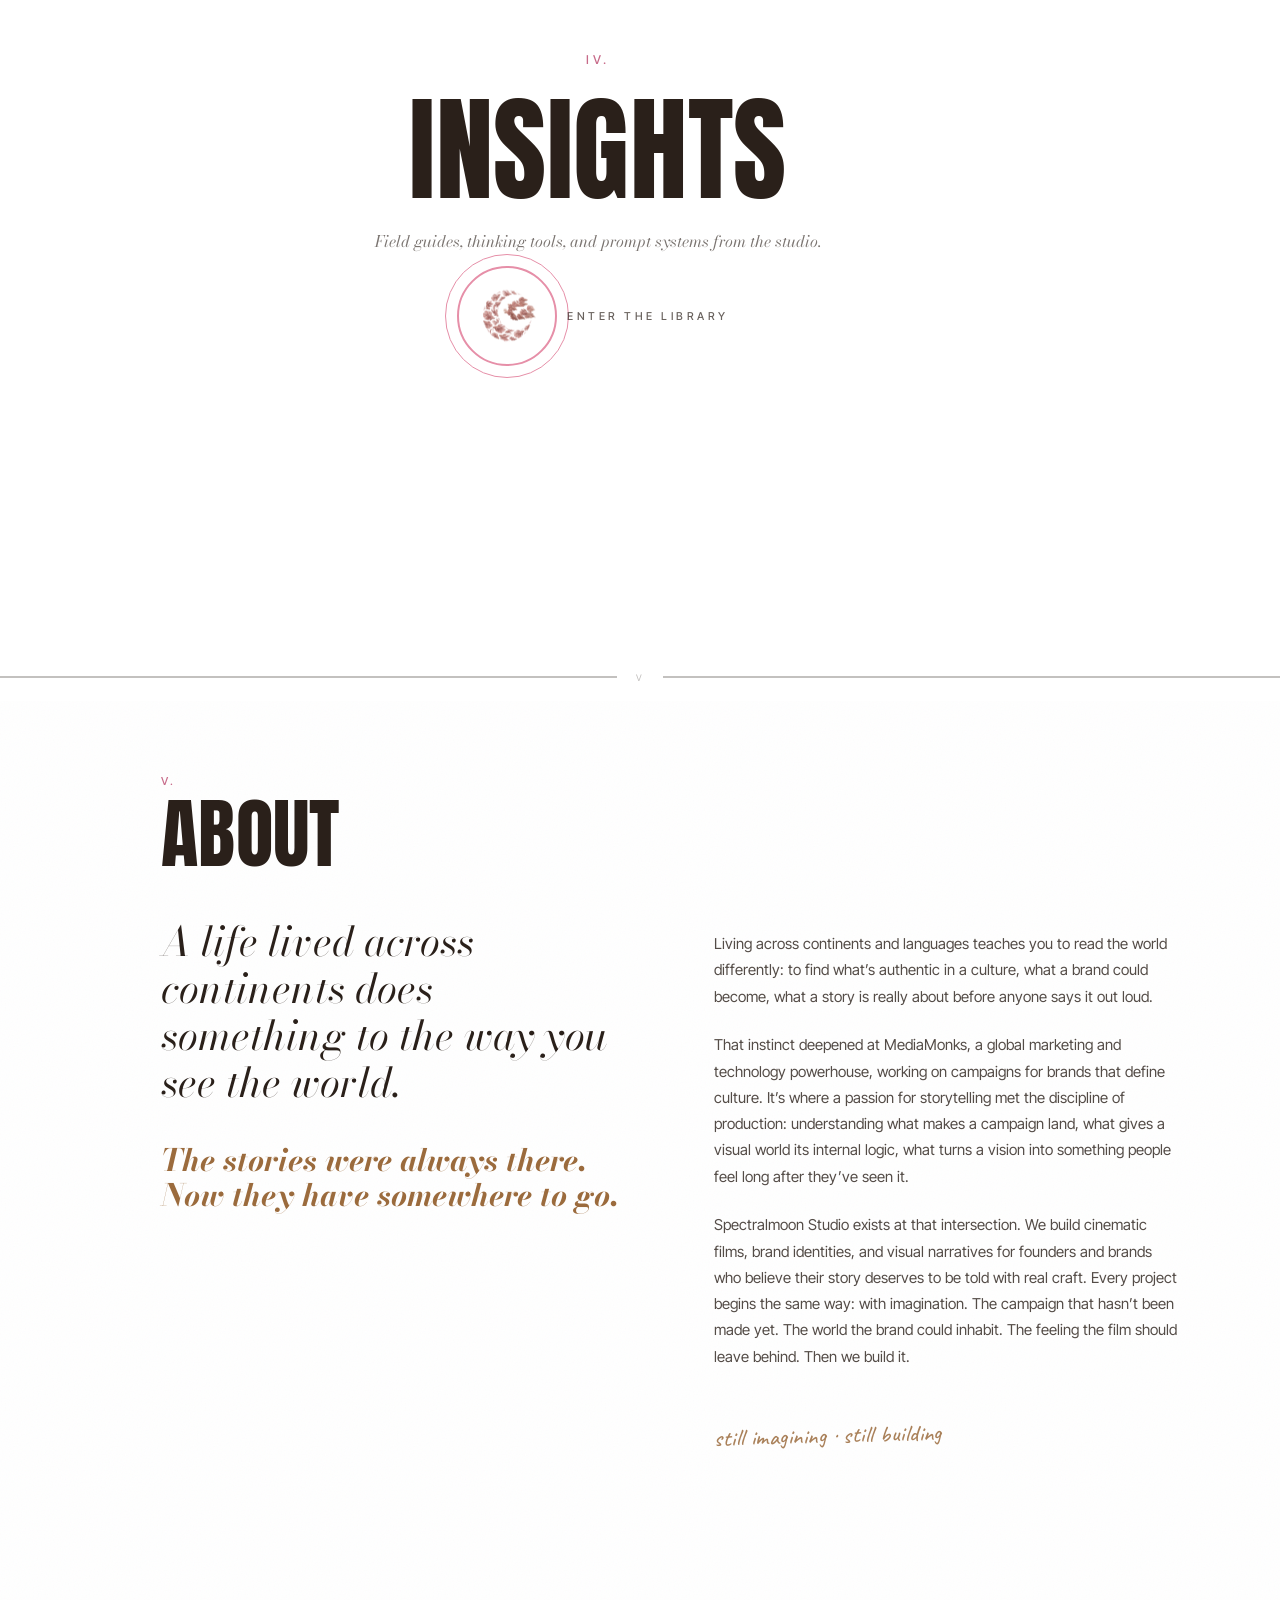
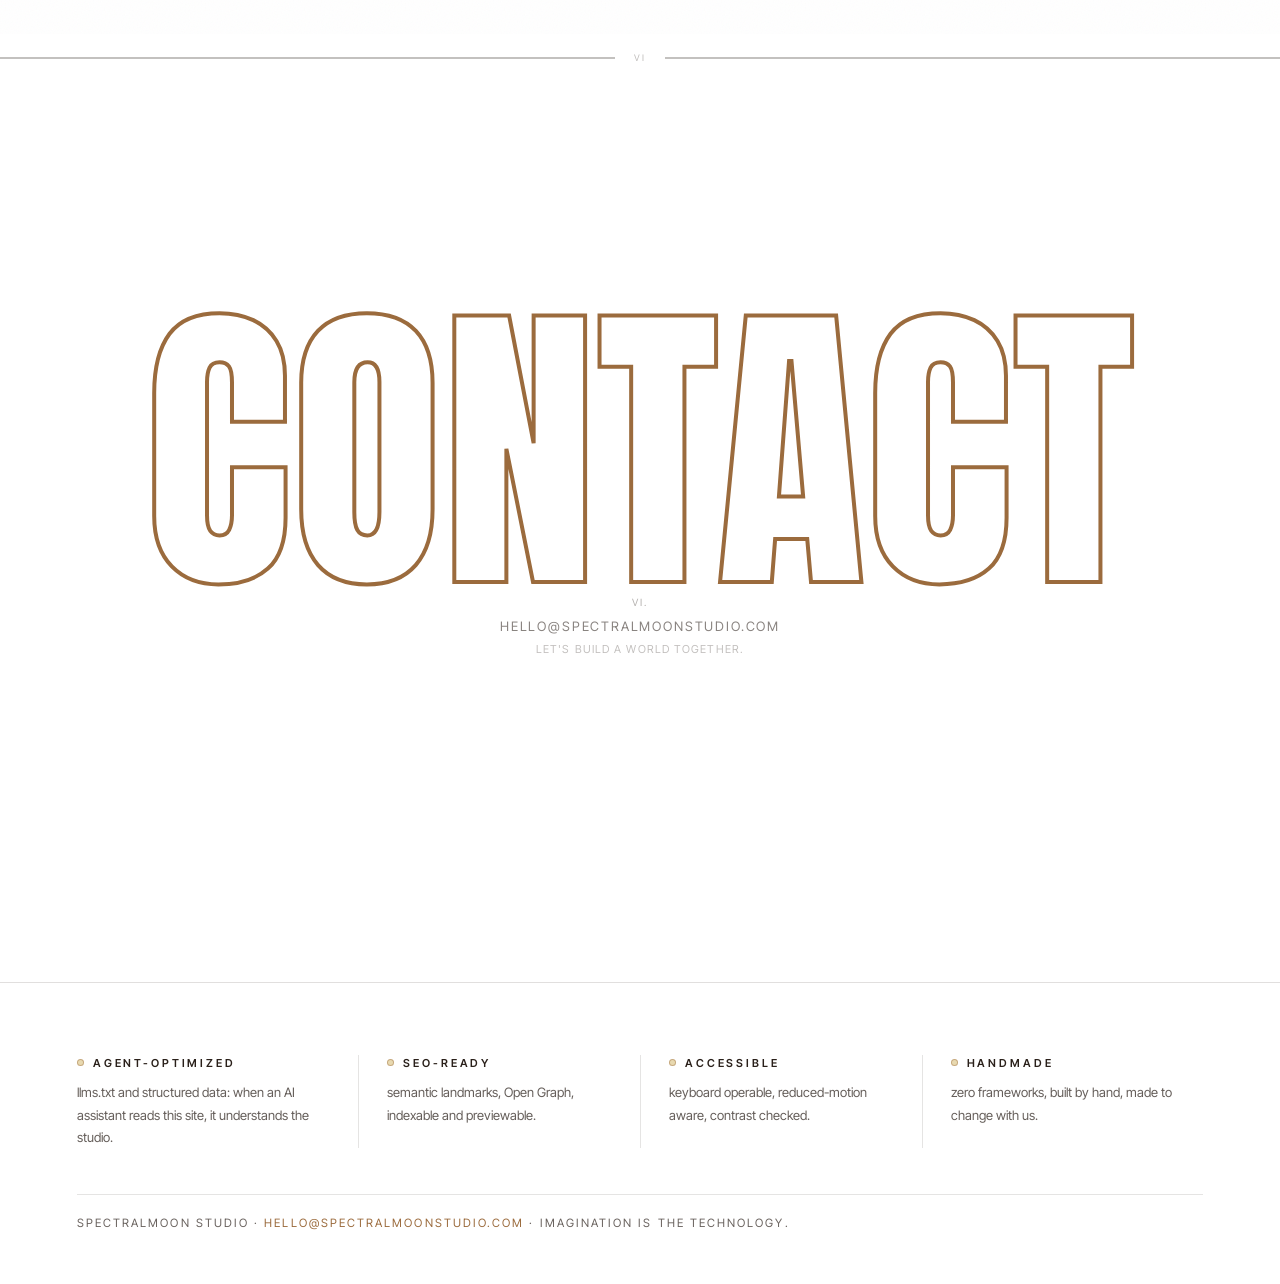
==== commit d8946412: "Footer ledger + the substance behind it - Footer ledger: agent-optimized / SEO-ready / accessible / " ====
--- a/index.html
+++ b/index.html
@@ -5,6 +5,34 @@
   <meta name="viewport" content="width=device-width, initial-scale=1.0" />
   <title>Spectralmoon Studio</title>
   <meta name="description" content="Imagination is the technology. Brand worlds made cinematic." />
+
+  <!-- Open Graph: how the site presents itself when shared -->
+  <meta property="og:type" content="website" />
+  <meta property="og:site_name" content="Spectralmoon Studio" />
+  <meta property="og:title" content="Spectralmoon Studio" />
+  <meta property="og:description" content="Imagination is the technology. Brand worlds made cinematic." />
+  <meta property="og:url" content="https://spectralmoonstudio.com/" />
+  <meta property="og:image" content="https://spectralmoonstudio.com/assets/fish.png" />
+  <meta name="twitter:card" content="summary_large_image" />
+
+  <!-- Structured data: the studio, machine-readable -->
+  <script type="application/ld+json">
+  {
+    "@context": "https://schema.org",
+    "@type": "Organization",
+    "name": "Spectralmoon Studio",
+    "url": "https://spectralmoonstudio.com/",
+    "email": "hello@spectralmoonstudio.com",
+    "slogan": "Imagination is the technology.",
+    "description": "AI-forward creative studio: cinematic brand films, art-led websites, and living digital presentation cards.",
+    "founder": { "@type": "Person", "name": "Susana Barrero" },
+    "sameAs": [
+      "https://www.instagram.com/spectralmoon.creates/",
+      "https://www.instagram.com/spectralmoon.studio/",
+      "https://www.linkedin.com/in/susanabarrero/"
+    ]
+  }
+  </script>
 
   <link rel="preconnect" href="https://fonts.googleapis.com" />
   <link rel="preconnect" href="https://fonts.gstatic.com" crossorigin />
@@ -499,12 +527,35 @@
     <div class="contact-reveal__info">
       <span class="contact-reveal__num">VI.</span>
       <address class="contact-reveal__address">
-        <a href="mailto:muluc33@gmail.com" class="contact-reveal__email">muluc33@gmail.com</a>
+        <a href="mailto:hello@spectralmoonstudio.com" class="contact-reveal__email">hello@spectralmoonstudio.com</a>
         <span class="contact-reveal__tagline">Let's build a world together.</span>
       </address>
     </div>
 
   </section>
+
+  <!-- Footer ledger: what this site is built to be -->
+  <footer class="ledger" aria-label="Site standards">
+    <div class="ledger__grid">
+      <div class="ledger__item">
+        <h3 class="ledger__label">Agent-optimized</h3>
+        <p class="ledger__text">llms.txt and structured data: when an AI assistant reads this site, it understands the studio.</p>
+      </div>
+      <div class="ledger__item">
+        <h3 class="ledger__label">SEO-ready</h3>
+        <p class="ledger__text">semantic landmarks, Open Graph, indexable and previewable.</p>
+      </div>
+      <div class="ledger__item">
+        <h3 class="ledger__label">Accessible</h3>
+        <p class="ledger__text">keyboard operable, reduced-motion aware, contrast checked.</p>
+      </div>
+      <div class="ledger__item">
+        <h3 class="ledger__label">Handmade</h3>
+        <p class="ledger__text">zero frameworks, built by hand, made to change with us.</p>
+      </div>
+    </div>
+    <p class="ledger__credit">Spectralmoon Studio · <a href="mailto:hello@spectralmoonstudio.com">hello@spectralmoonstudio.com</a> · Imagination is the technology.</p>
+  </footer>
 
   <!-- Fullscreen cinema modal -->
   <div class="cinema-modal" id="cinema-modal" aria-modal="true" role="dialog" aria-label="Film player">
--- a/style.v2.css
+++ b/style.v2.css
@@ -771,20 +771,21 @@
 
 .hero__scroll-cue {
   position: absolute;
-  bottom: clamp(32px, 5vh, 60px);
-  left: calc(var(--sidebar-w) + 20px);   /* clears sidebar on desktop */
+  bottom: 20px;
+  left: 22px;                            /* tucked into the corner, off the art's heart */
   right: auto;
   display: flex;
   flex-direction: column-reverse;        /* line at bottom, text stacks above */
   align-items: center;
-  gap: 16px;
-  font-family: var(--font-ui);
-  font-size: 10px;
+  gap: 12px;
+  font-family: var(--font-ui);
+  font-size: 9px;
   font-weight: 500;
-  letter-spacing: 0.32em;
-  text-transform: uppercase;
-  color: var(--paper);
-  opacity: 0.6;
+  letter-spacing: 0.3em;
+  text-transform: uppercase;
+  color: #fff;
+  mix-blend-mode: difference;            /* self-inverts against any ground: dark on cream, light on ink */
+  opacity: 0.85;
   z-index: 3;
   transition: opacity 0.3s var(--ease-out);
 }
@@ -3014,3 +3015,86 @@
   .commission__player video,
   .commission__player--portrait video{ max-height:62vh; }
 }
+
+/* ============================================================
+   FOOTER LEDGER — what this site is built to be
+   Paper ground, espresso hairlines, pearl accent. The quiet
+   receipt at the end of the page: standards, not decoration.
+   ============================================================ */
+.ledger {
+  background: var(--paper);
+  padding: 72px 6vw 52px;
+  border-top: 1.5px solid rgba(42, 32, 26, .14);
+}
+.ledger__grid {
+  display: grid;
+  grid-template-columns: repeat(4, 1fr);
+}
+.ledger__item {
+  padding: 0 28px;
+  border-left: 1px solid rgba(42, 32, 26, .12);
+}
+.ledger__item:first-child { border-left: none; padding-left: 0; }
+.ledger__label {
+  font-family: var(--font-ui);
+  font-size: 11px;
+  font-weight: 600;
+  letter-spacing: .26em;
+  text-transform: uppercase;
+  color: var(--espresso);
+  margin: 0 0 10px;
+}
+.ledger__label::before {
+  content: "";
+  display: inline-block;
+  width: 7px; height: 7px;
+  border-radius: 50%;
+  background: var(--pearl);
+  border: 1px solid rgba(155, 107, 61, .45);
+  margin-right: 9px;
+  vertical-align: 1px;
+}
+.ledger__text {
+  font-family: var(--font-ui);
+  font-size: 13px;
+  line-height: 1.7;
+  color: rgba(42, 32, 26, .72);
+  margin: 0;
+}
+.ledger__credit {
+  font-family: var(--font-ui);
+  margin: 46px 0 0;
+  padding-top: 20px;
+  border-top: 1px solid rgba(42, 32, 26, .12);
+  font-size: 11.5px;
+  letter-spacing: .18em;
+  text-transform: uppercase;
+  color: rgba(42, 32, 26, .7);   /* 5.2:1 on paper, AA-true for small text */
+}
+.ledger__credit a { color: var(--ochre); text-decoration: none; }
+.ledger__credit a:hover { color: var(--espresso); }
+@media (max-width: 768px) {
+  .ledger { padding: 48px 20px 40px; }
+  .ledger__grid { grid-template-columns: 1fr; }
+  .ledger__item {
+    border-left: none;
+    border-top: 1px solid rgba(42, 32, 26, .12);
+    padding: 18px 0;
+  }
+  .ledger__item:first-child { border-top: none; padding-top: 0; }
+  .ledger__credit { letter-spacing: .14em; }
+}
+
+/* Accessibility baseline for the v2 skin */
+:focus-visible {
+  outline: 2px solid var(--ochre);
+  outline-offset: 3px;
+}
+@media (prefers-reduced-motion: reduce) {
+  *, *::before, *::after {
+    animation-duration: .01ms !important;
+    animation-iteration-count: 1 !important;
+    transition-duration: .01ms !important;
+    scroll-behavior: auto !important;
+  }
+}
